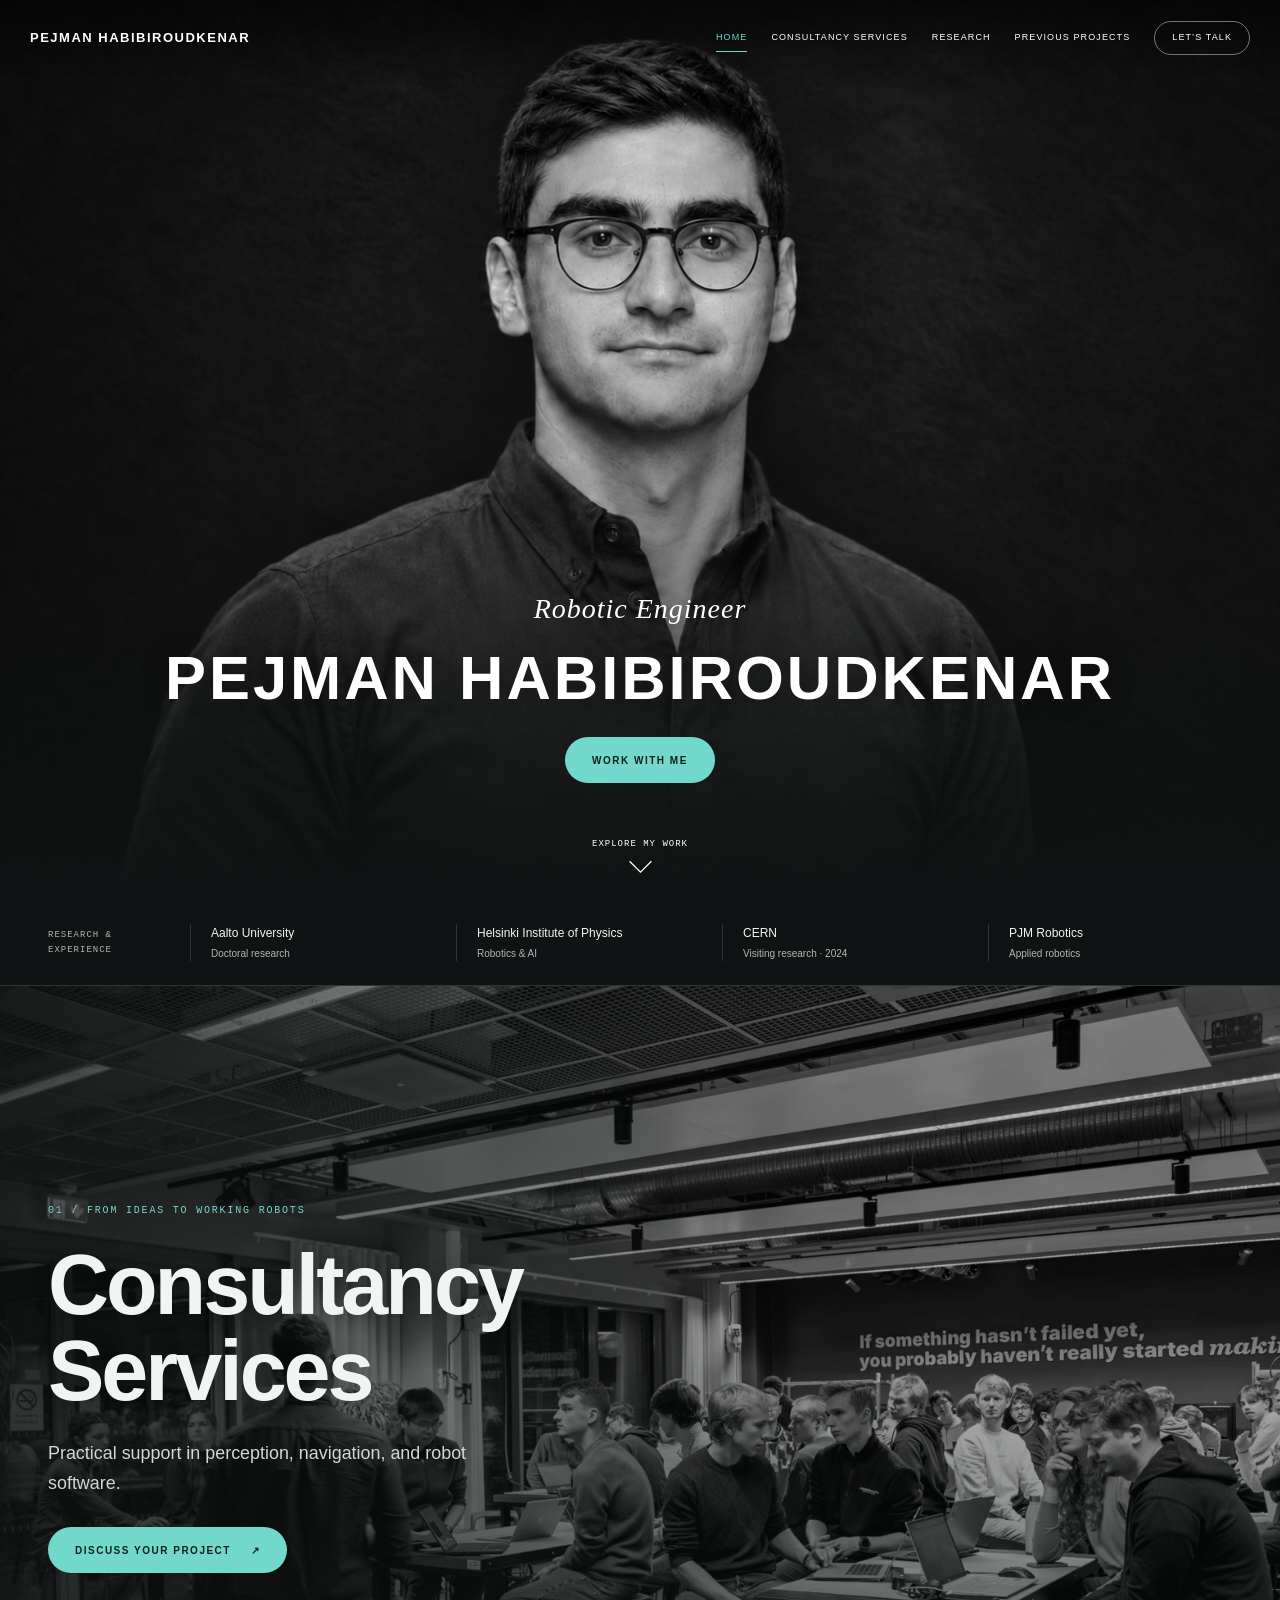
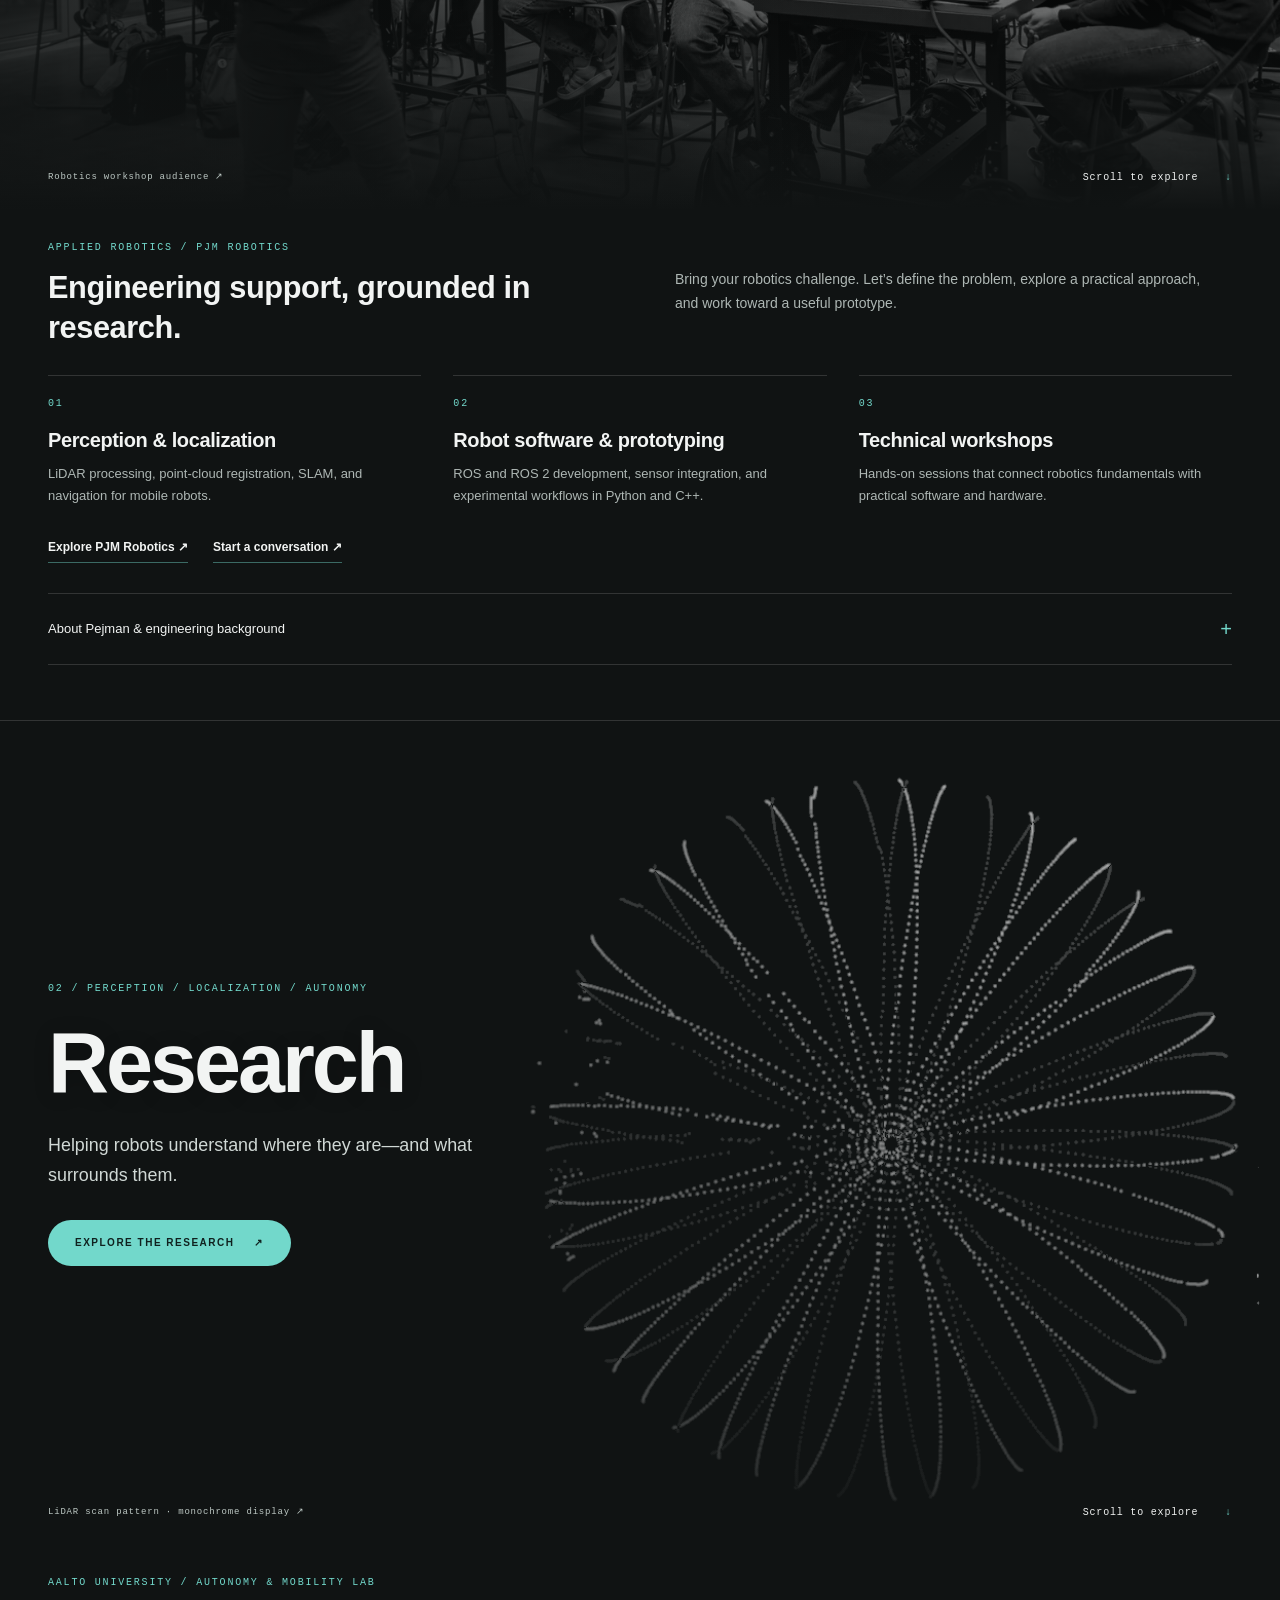
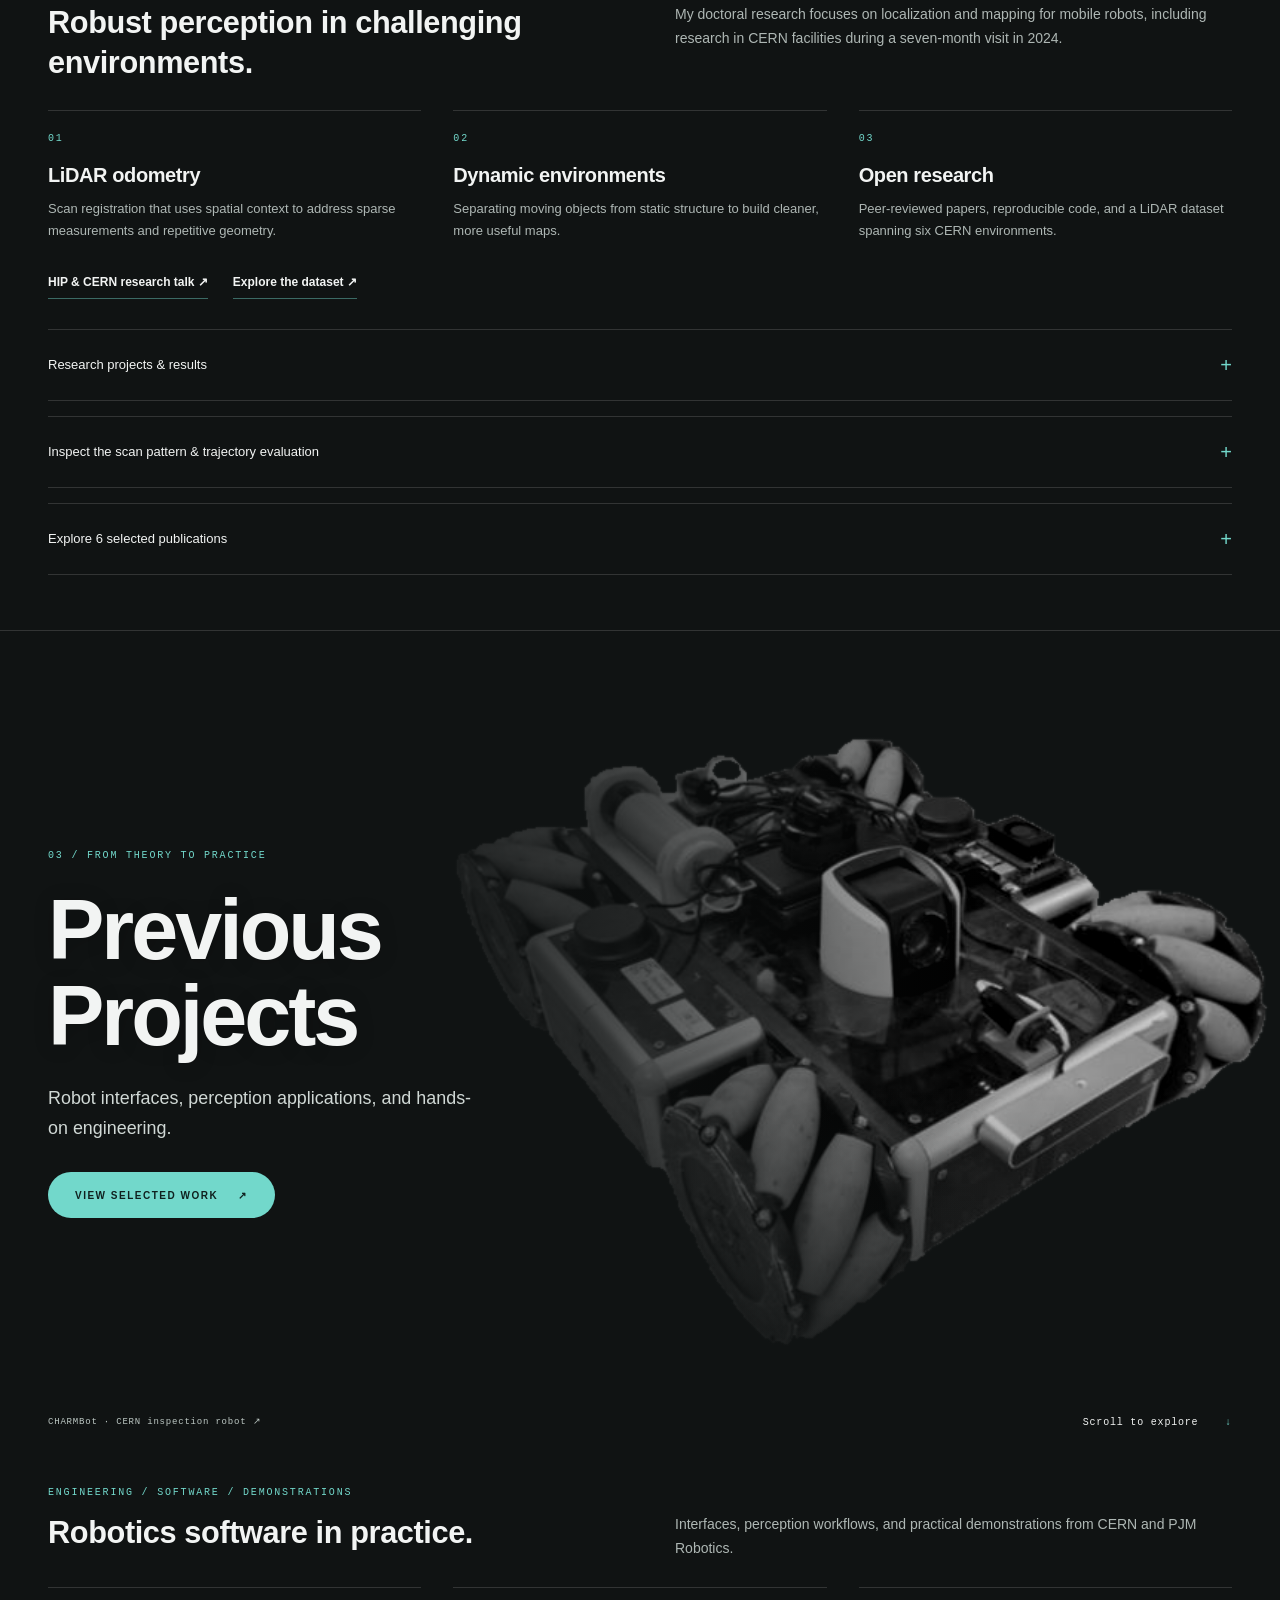
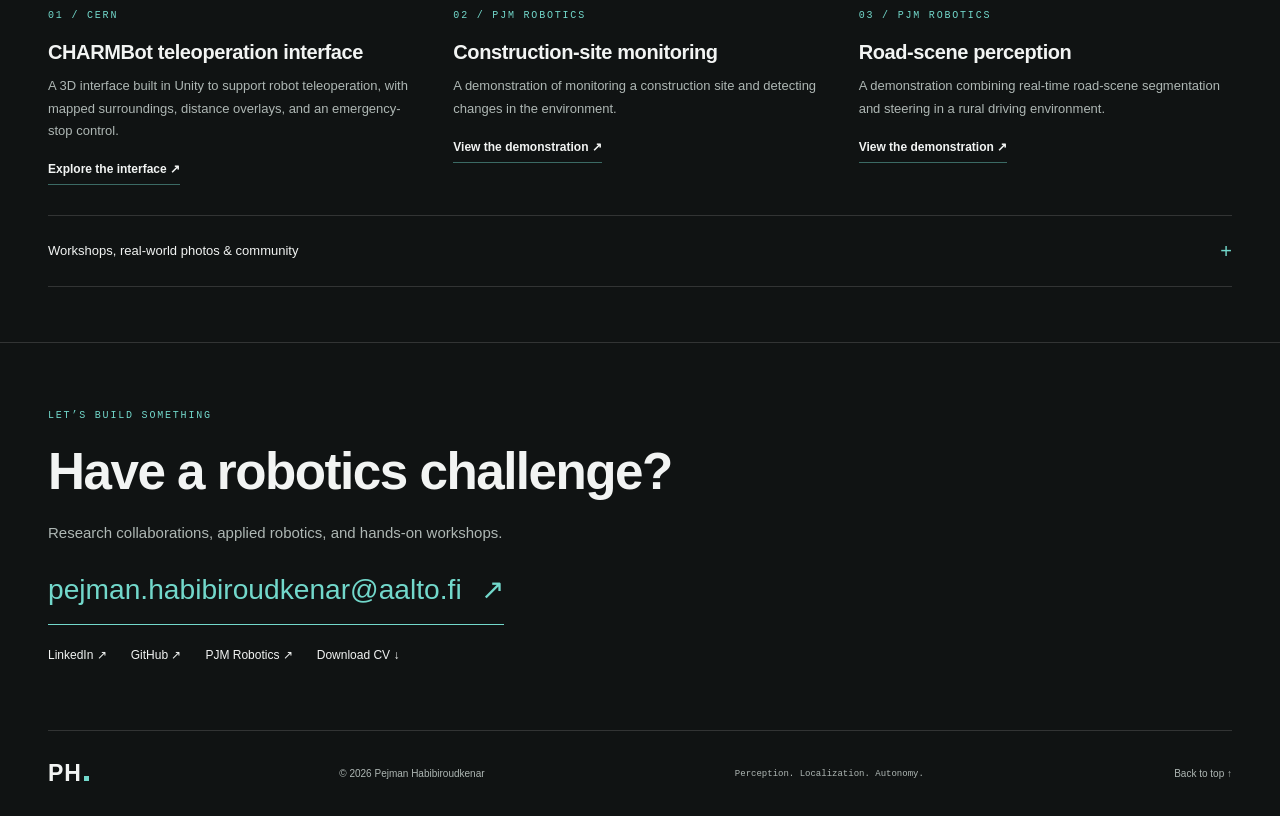
==== index.html @ 82b780ba "Add robotics portfolio website" ====
<!doctype html>
<html lang="en"><head>
  <meta charset="utf-8">
  <meta name="viewport" content="width=device-width, initial-scale=1">
  <meta name="theme-color" content="#141616">
  <title>Pejman Habibiroudkenar — Robotics, Perception &amp; Autonomy</title>
  <meta name="description" content="Pejman Habibiroudkenar is a robotics researcher at Aalto University working on LiDAR, SLAM and autonomous navigation, with research experience at CERN and applied work through PJM Robotics.">
  <meta property="og:type" content="website">
  <meta property="og:title" content="Pejman Habibiroudkenar — Robotics, Perception &amp; Autonomy">
  <meta property="og:description" content="Research that helps robots understand their surroundings. Explore robotics consultancy, research, and previous projects.">
  <link rel="icon" type="image/svg+xml" href="assets/favicon.svg">
  <link rel="stylesheet" href="assets/styles.css?v=10">
  <script src="assets/app.js?v=6" defer></script>
  <script type="application/ld+json">{"@context":"https://schema.org","@type":"Person","name":"Pejman Habibiroudkenar","jobTitle":"Doctoral Researcher in Robotics","affiliation":{"@type":"Organization","name":"Aalto University"},"alumniOf":[{"@type":"CollegeOrUniversity","name":"Aalto University"},{"@type":"CollegeOrUniversity","name":"Kyushu University"}],"knowsAbout":["Robotics","SLAM","LiDAR","Autonomous navigation","ROS 2","Point cloud processing"],"sameAs":["https://github.com/Pejman712","https://www.linkedin.com/in/pejman-habibiroudkenar-003119217","https://orcid.org/0000-0001-5678-6186"]}</script>
<link rel="preload" as="image" href="assets/images/pejman-hero-v7.png">
</head>
<body><a class="skip-link" href="#main">Skip to content</a>
<header class="site-header"><a class="wordmark" href="#home">Pejman Habibiroudkenar</a><button class="menu-toggle" aria-expanded="false" aria-controls="navigation">Menu <span aria-hidden="true">+</span></button><nav id="navigation" aria-label="Main navigation"><a href="#home" aria-current="location">Home</a><a href="#consultancy">Consultancy Services</a><a href="#research">Research</a><a href="#projects">Previous Projects</a><a class="nav-contact" href="#contact">Let’s talk</a></nav><div class="reading-progress" aria-hidden="true"><span></span></div></header>
<main id="main"><section id="home" class="hero" aria-labelledby="hero-heading" data-chapter="home"><img class="hero-image" src="assets/images/pejman-hero-v7.png" alt="Black-and-white portrait of Pejman Habibiroudkenar, restyled with AI from his photograph" width="1672" height="941" fetchpriority="high"><div class="hero-shade" aria-hidden="true"></div>
<div class="hero-copy">
<p class="hero-role">Robotic Engineer</p>
<h1 id="hero-heading">
<span>Pejman</span> <span>Habibiroudkenar</span>
</h1>
<a class="button primary" href="#contact">Work with me</a>
</div>
<a class="scroll-cue" href="#consultancy"><span>Explore my work</span><svg viewbox="0 0 32 20" aria-hidden="true"><path d="M2 2 16 16 30 2"></path></svg></a></section><div class="affiliations wrap">
<p>RESEARCH &amp; EXPERIENCE</p>
<a href="https://www.aalto.fi/en/department-of-energy-and-mechanical-engineering/autonomy-mobility-lab" target="_blank" rel="noopener noreferrer">Aalto University <span>Doctoral research</span></a><a href="https://www.hip.fi/people/?g=robot" target="_blank" rel="noopener noreferrer">Helsinki Institute of Physics <span>Robotics &amp; AI</span></a><a href="https://indico.cern.ch/event/1457941/?view=standard_numbered_inline_minutes" target="_blank" rel="noopener noreferrer">CERN <span>Visiting research · 2024</span></a><a href="https://pejman712.github.io/PJMrobotics/" target="_blank" rel="noopener noreferrer">PJM Robotics <span>Applied robotics</span></a>
</div>

    <div class="story-flow">
<section id="consultancy" class="chapter" data-chapter="consultancy" aria-labelledby="consultancy-title"><header class="chapter-cover"><img class="chapter-backdrop" src="assets/images/workshop-audience.webp" alt="Pejman leading a workshop with an audience of robotics participants" width="1600" height="1066" loading="lazy"><div class="cover-shade" aria-hidden="true"></div><div class="cover-copy wrap"><p class="eyebrow">01 / FROM IDEAS TO WORKING ROBOTS</p><h2 id="consultancy-title">Consultancy<br>Services</h2><p class="cover-description">Practical support in perception, navigation, and robot software.</p><a class="button primary" href="#contact">Discuss your project <span aria-hidden="true">↗</span></a></div><div class="cover-bottom wrap"><a href="assets/images/workshop-audience.webp" target="_blank" rel="noopener" class="image-credit">Robotics workshop audience ↗</a><a href="#consultancy-details">Scroll to explore <span aria-hidden="true">↓</span></a></div></header>
<div id="consultancy-details" class="chapter-content wrap"><div class="content-heading"><p class="eyebrow">APPLIED ROBOTICS / PJM ROBOTICS</p><h3>Engineering support, grounded in research.</h3><p>Bring your robotics challenge. Let’s define the problem, explore a practical approach, and work toward a useful prototype.</p></div>
<div class="service-grid"><article><span class="item-number">01</span><h3>Perception &amp; localization</h3><p>LiDAR processing, point-cloud registration, SLAM, and navigation for mobile robots.</p></article><article><span class="item-number">02</span><h3>Robot software &amp; prototyping</h3><p>ROS and ROS 2 development, sensor integration, and experimental workflows in Python and C++.</p></article><article><span class="item-number">03</span><h3>Technical workshops</h3><p>Hands-on sessions that connect robotics fundamentals with practical software and hardware.</p></article></div>
<div class="content-links"><a class="text-link" href="https://pejman712.github.io/PJMrobotics/" target="_blank" rel="noopener noreferrer">Explore PJM Robotics ↗</a><a class="text-link" href="#contact">Start a conversation ↗</a></div>
<details class="deep-dive"><summary>About Pejman &amp; engineering background <span aria-hidden="true">+</span></summary><section id="about" class="about-panel" aria-labelledby="about-title">
      <div class="section-label">
<span>PROFILE &amp; BACKGROUND</span><span class="small-cross" aria-hidden="true">+</span>
</div>
      <div class="about-content">
<h2 id="about-title">About</h2>
<div class="about-columns">
<p>I’m a doctoral researcher at Aalto University’s Autonomy &amp; Mobility Lab, working on localization and mapping for mobile robots. My focus is a practical one: helping robots navigate spaces where geometry is repetitive, sensor data is sparse, and the world keeps moving.</p>
<p>My background spans mechanical and aerospace engineering at Kyushu University, mechatronics at Aalto, and a seven-month research visit to CERN. Alongside research, I work on applied robotics through PJM Robotics and share what I learn through hands-on teaching.</p>
</div>
<div class="expertise">
<span>LiDAR &amp; 3D perception</span><span>SLAM &amp; localization</span><span>Autonomous navigation</span><span>ROS / ROS 2</span><span>Python / C++</span>
</div>
<a class="text-link" href="https://www.aalto.fi/en/department-of-energy-and-mechanical-engineering/autonomy-mobility-lab" target="_blank" rel="noopener noreferrer">Meet the lab <span aria-hidden="true">↗</span></a>
</div>
    <section class="experience-section"><div class="section wrap experience">
<div>
<p class="eyebrow">EXPERIENCE</p>
<h2>Experience</h2>
<p class="section-intro">Engineering foundations in Japan.<br> Robotics research in Finland.<br> Field experience at CERN.</p>
<a class="text-link" href="assets/documents/Pejman-Habibiroudkenar-CV.pdf" download>Full curriculum vitae ↓</a>
</div>
<div class="timeline">
<article><span>2023 — PRESENT</span><h3>Doctoral researcher</h3>
<p>Aalto University · Espoo, Finland</p>
<p>Localization and mapping for small mobile robots.</p></article><article><span>APR — NOV 2024</span><h3>Visiting researcher</h3>
<p>CERN · Geneva, Switzerland</p>
<p>HIP-supported research on robotic inspection, SLAM, and perception in the SPS and CHARM facilities.</p></article><article><span>2023</span><h3>M.Sc. · Mechanical Engineering</h3>
<p>Aalto University · Mechatronics</p>
<p>Thesis on density-based dynamic point removal. Thesis grade: 5/5.</p></article><article><span>2020</span><h3>B.Sc. · Mechanical &amp; Aerospace Engineering</h3>
<p>Kyushu University · Fukuoka, Japan</p>
<p>Path planning and optimization for active debris removal.</p></article>
</div>
</div></section>

    </section>

    </details></div></section>
<section id="research" class="chapter" data-chapter="research" aria-labelledby="research-title"><header class="chapter-cover"><img class="chapter-backdrop" src="assets/images/lidar-scans.png" alt="Non-repetitive LiDAR scan pattern, displayed in monochrome for the section cover" width="727" height="734" loading="lazy"><div class="cover-shade" aria-hidden="true"></div><div class="cover-copy wrap"><p class="eyebrow">02 / PERCEPTION / LOCALIZATION / AUTONOMY</p><h2 id="research-title">Research</h2><p class="cover-description">Helping robots understand where they are—and what surrounds them.</p><a class="button primary" href="#research-details">Explore the research <span aria-hidden="true">↗</span></a></div><div class="cover-bottom wrap"><a href="assets/images/lidar-scans.png" target="_blank" rel="noopener" class="image-credit">LiDAR scan pattern · monochrome display ↗</a><a href="#research-details">Scroll to explore <span aria-hidden="true">↓</span></a></div></header>
<div id="research-details" class="chapter-content wrap"><div class="content-heading"><p class="eyebrow">AALTO UNIVERSITY / AUTONOMY &amp; MOBILITY LAB</p><h3>Robust perception in challenging environments.</h3><p>My doctoral research focuses on localization and mapping for mobile robots, including research in CERN facilities during a seven-month visit in 2024.</p></div>
<div class="service-grid"><article><span class="item-number">01</span><h3>LiDAR odometry</h3><p>Scan registration that uses spatial context to address sparse measurements and repetitive geometry.</p></article><article><span class="item-number">02</span><h3>Dynamic environments</h3><p>Separating moving objects from static structure to build cleaner, more useful maps.</p></article><article><span class="item-number">03</span><h3>Open research</h3><p>Peer-reviewed papers, reproducible code, and a LiDAR dataset spanning six CERN environments.</p></article></div>
<div class="content-links"><a class="text-link" href="https://pejman712.github.io/HIP-CERN-Talk-v2/" target="_blank" rel="noopener noreferrer">HIP &amp; CERN research talk ↗</a><a class="text-link" href="https://doi.org/10.5281/zenodo.17091989" target="_blank" rel="noopener noreferrer">Explore the dataset ↗</a></div>
<details class="deep-dive" id="research-projects"><summary>Research projects &amp; results <span aria-hidden="true">+</span></summary><article class="featured-project">
          <div class="project-copy">
            <p class="eyebrow orange">FIRST AUTHOR · IEEE ACCESS, 2026</p>
            <h3>LiDAR localization in challenging spaces</h3>
            <dl class="project-summary">
              <div>
<dt>Problem</dt>
<dd>Sparse scans and repetitive geometry make it difficult to align LiDAR measurements reliably.</dd>
</div>
              <div>
<dt>Contribution</dt>
<dd>First-author research on spatial-context-aware scan registration using LiDAR alone, evaluated in CERN facilities.</dd>
</div>
              <div>
<dt>Result</dt>
<dd>Lower registration error and improved map quality against the comparison methods in the paper’s four tested environments.</dd>
</div>
            </dl>
            <div class="project-links">
<a class="text-link" href="https://doi.org/10.1109/ACCESS.2026.3680632" target="_blank" rel="noopener noreferrer">Read paper ↗</a><a class="text-link" href="https://github.com/Pejman712/Non_Repetetive_LiDAR_Registertion" target="_blank" rel="noopener noreferrer">Code &amp; figures ↗</a><a class="text-link" href="assets/images/lidar-experiments.png" target="_blank" rel="noopener">View full map ↗</a>
</div>
          </div>
        </article>
        <div class="project-grid">
          <article class="project-small"><span class="project-number">02</span><p class="eyebrow">FIRST AUTHOR · 3D MAPPING</p>
<h3>DynaHull</h3>
<dl class="project-summary">
<div>
<dt>Problem</dt>
<dd>Moving people leave unwanted points in indoor maps.</dd>
</div>
<div>
<dt>Contribution</dt>
<dd>A density-based filtering method that separates dynamic points from static structure.</dd>
</div>
<div>
<dt>Result</dt>
<dd>Improved map similarity and filtering metrics against the evaluated methods in a dynamic indoor setting.</dd>
</div>
</dl>
<div class="project-links"><a class="text-link" href="https://doi.org/10.1007/s10846-024-02203-2" target="_blank" rel="noopener noreferrer">Read paper ↗</a></div></article>
          <article class="project-small"><span class="project-number">03</span><p class="eyebrow">CO-AUTHOR · EVENT-BASED VISION</p>
<h3>Drone trajectory forecasting</h3>
<dl class="project-summary">
<div>
<dt>Problem</dt>
<dd>Fast-moving drones are difficult to track and predict.</dd>
</div>
<div>
<dt>Contribution</dt>
<dd>Co-authored a method combining propeller-speed cues from event data with Kalman filtering.</dd>
</div>
<div>
<dt>Result</dt>
<dd>Lower prediction errors than the evaluated baselines on FRED at 0.4 s and 0.8 s horizons.</dd>
</div>
</dl>
<div class="project-links"><a class="text-link" href="https://doi.org/10.1109/ICUAS69441.2026.11598655" target="_blank" rel="noopener noreferrer">Read paper ↗</a></div></article>
          <article class="project-small"><span class="project-number">04</span><p class="eyebrow">CO-CREATOR · OPEN DATA</p>
<h3>CERN LiDAR dataset</h3>
<dl class="project-summary">
<div>
<dt>Problem</dt>
<dd>Mapping methods need data from difficult real environments.</dd>
</div>
<div>
<dt>Contribution</dt>
<dd>Co-created a collection of Unitree LiDAR scans and IMU recordings at CERN.</dd>
</div>
<div>
<dt>Result</dt>
<dd>Data from six environments, openly available for benchmarking under CC BY 4.0.</dd>
</div>
</dl>
<div class="project-links"><a class="text-link" href="https://doi.org/10.5281/zenodo.17091989" target="_blank" rel="noopener noreferrer">Explore dataset ↗</a></div></article>
        </div>
        </details><details class="research-evidence">
          <summary><span>Inspect the scan pattern &amp; trajectory evaluation</span><span aria-hidden="true">+</span></summary>
          <div class="evidence-gallery"><figure><a href="assets/images/lidar-experiments.png" target="_blank" rel="noopener"><img src="assets/images/lidar-experiments.png" alt="Original color-coded LiDAR point-cloud reconstruction from the research repository" width="1436" height="1436" loading="lazy"></a><figcaption>Original point-cloud map · <a href="https://github.com/Pejman712/Non_Repetetive_LiDAR_Registertion/blob/main/Figures/iilabs.png" target="_blank" rel="noopener noreferrer">Source ↗</a></figcaption></figure>
            <figure><a href="assets/images/lidar-scans.png" target="_blank" rel="noopener" aria-label="Open full-resolution non-repetitive scan pattern"><img src="assets/images/lidar-scans.png" alt="Red and green points showing a non-repetitive LiDAR scan pattern" width="727" height="734" loading="lazy"></a><figcaption>Non-repetitive scan pattern · <a href="https://github.com/Pejman712/Non_Repetetive_LiDAR_Registertion/blob/main/Figures/non_rep.png" target="_blank" rel="noopener noreferrer">Source ↗</a></figcaption></figure>
            <figure><a href="assets/images/lidar-lab.png" target="_blank" rel="noopener" aria-label="Open full-resolution LiDAR odometry versus ground truth plots"><img src="assets/images/lidar-lab.png" alt="Four trajectory plots comparing LiDAR odometry in orange with ground truth in blue for loop, differential, omnidirectional, and slippage sequences" width="3304" height="1019" loading="lazy"></a><figcaption>LiDAR odometry against ground truth · <a href="https://github.com/Pejman712/Non_Repetetive_LiDAR_Registertion/blob/main/Figures/iilabviz.png" target="_blank" rel="noopener noreferrer">Source ↗</a></figcaption></figure>
          </div>
          <p class="figure-credit">Figures reproduced unchanged from Pejman Habibiroudkenar’s research repository. <a href="assets/documents/LiDAR-repository-LICENSE.txt" target="_blank" rel="noopener">Apache 2.0 license</a>. Open any figure to inspect the original resolution.</p>
        </details>
        <details class="deep-dive"><summary>Explore 6 selected publications <span aria-hidden="true">+</span></summary><section id="publications" class="publications-panel" aria-labelledby="publications-title"><div class="section-top">
<div>
<p class="eyebrow">PAPERS &amp; PREPRINTS</p>
<h2 id="publications-title">Publications</h2>
</div>
<div class="publication-tools">
<div class="filters" role="group" aria-label="Filter publications">
<button class="active" data-filter="all" aria-pressed="true">All</button><button data-filter="journal" aria-pressed="false">Journals</button><button data-filter="conference" aria-pressed="false">Conferences</button><button data-filter="preprint" aria-pressed="false">Preprints</button>
</div>
<p id="publication-count" aria-live="polite">6 selected publications</p>
</div>
</div>
      <div class="publication-list">
        <article class="publication" data-type="preprint"><span class="publication-year">2026</span><div>
<p class="publication-venue">ARXIV · PREPRINT</p>
<h3><a href="https://arxiv.org/abs/2610.23621" target="_blank" rel="noopener noreferrer">Stereo LWIR-RGB Automatic Labeling for Low-Light Camera-Based VRU Detection <span aria-hidden="true">↗</span></a></h3>
<p class="authors">D. Bouzoulas, P. Jäppinen, <strong>P. Habibiroudkenar</strong>, E. Alamikkotervo &amp; R. Ojala</p>
</div></article>
        <article class="publication" data-type="conference"><span class="publication-year">2026</span><div>
<p class="publication-venue">IEEE · ICUAS</p>
<h3><a href="https://doi.org/10.1109/ICUAS69441.2026.11598655" target="_blank" rel="noopener noreferrer">Event-Only Drone Trajectory Forecasting with RPM-Modulated Kalman Filtering <span aria-hidden="true">↗</span></a></h3>
<p class="authors">S. M. Hari Prasanth, <strong>P. Habibiroudkenar</strong>, E. Alamikkotervo, D. Bouzoulas &amp; R. Ojala</p>
</div></article>
        <article class="publication" data-type="journal"><span class="publication-year">2026</span><div>
<p class="publication-venue">IEEE ACCESS · FIRST AUTHOR</p>
<h3><a href="https://doi.org/10.1109/ACCESS.2026.3680632" target="_blank" rel="noopener noreferrer">Non-Repetitive Scan Correction for LiDAR Odometry via Spatial Analysis in CERN Facilities <span aria-hidden="true">↗</span></a></h3>
<p class="authors"><strong>P. Habibiroudkenar</strong>, D. Forkel, R. Ojala, S. M. Hari Prasanth, D. H. Davidsson, K. Tammi, E. Matheson &amp; M. Di Castro</p>
</div></article>
        <article class="publication" data-type="journal"><span class="publication-year">2026</span><div>
<p class="publication-venue">JOURNAL OF INTELLIGENT &amp; ROBOTIC SYSTEMS</p>
<h3><a href="https://doi.org/10.1007/s10846-025-02342-0" target="_blank" rel="noopener noreferrer">Towards Autonomous Execution of Safe and Precise Robotic Radiation Surveys in the Super Proton Synchrotron <span aria-hidden="true">↗</span></a></h3>
<p class="authors">D. Forkel, E. Cervera, R. Marín, <strong>P. Habibiroudkenar</strong> &amp; E. Matheson</p>
</div></article>
        <article class="publication" data-type="journal"><span class="publication-year">2024</span><div>
<p class="publication-venue">JOURNAL OF INTELLIGENT &amp; ROBOTIC SYSTEMS · FIRST AUTHOR</p>
<h3><a href="https://doi.org/10.1007/s10846-024-02203-2" target="_blank" rel="noopener noreferrer">DynaHull: Density-centric Dynamic Point Filtering in Point Clouds <span aria-hidden="true">↗</span></a></h3>
<p class="authors"><strong>P. Habibiroudkenar</strong>, R. Ojala &amp; K. Tammi</p>
</div></article>
        <article class="publication" data-type="conference"><span class="publication-year">2024</span><div>
<p class="publication-venue">ICINCO · CONFERENCE PAPER</p>
<h3><a href="https://www.scitepress.org/PublicationsDetail.aspx?ID=pgAGKHn3xXo%3D&amp;t=1" target="_blank" rel="noopener noreferrer">Towards Increasing Robot Autonomy in CHARM Facility: Network Performance, 3D Perception, and Human Robot Interface <span aria-hidden="true">↗</span></a></h3>
<p class="authors">D. Forkel, <strong>P. Habibiroudkenar</strong>, E. Cervera, R. Marín-Prades et al.</p>
</div></article>
      </div>
<div class="publication-footer">
<span>Selected research · 2024–2026</span><a class="text-link" href="https://orcid.org/0000-0001-5678-6186" target="_blank" rel="noopener noreferrer">ORCID profile ↗</a>
</div>
    </section>

    </details></div></section>
<section id="projects" class="chapter" data-chapter="projects" aria-labelledby="projects-title"><header class="chapter-cover"><img class="chapter-backdrop" src="assets/images/cern/charmbot-cutout.png" alt="CHARMBot inspection robot with the photograph background removed" width="560" height="418" loading="lazy"><div class="cover-shade" aria-hidden="true"></div><div class="cover-copy wrap"><p class="eyebrow">03 / FROM THEORY TO PRACTICE</p><h2 id="projects-title">Previous<br>Projects</h2><p class="cover-description">Robot interfaces, perception applications, and hands-on engineering.</p><a class="button primary" href="#projects-details">View selected work <span aria-hidden="true">↗</span></a></div><div class="cover-bottom wrap"><a href="assets/images/cern/charmbot-only.jpg" target="_blank" rel="noopener" class="image-credit">CHARMBot · CERN inspection robot ↗</a><a href="#projects-details">Scroll to explore <span aria-hidden="true">↓</span></a></div></header>
<div id="projects-details" class="chapter-content wrap"><div class="content-heading"><p class="eyebrow">ENGINEERING / SOFTWARE / DEMONSTRATIONS</p><h3>Robotics software in practice.</h3><p>Interfaces, perception workflows, and practical demonstrations from CERN and PJM Robotics.</p></div><div class="service-grid applied-projects">
<article><span class="item-number">01 / CERN</span><h3>CHARMBot teleoperation interface</h3><p>A 3D interface built in Unity to support robot teleoperation, with mapped surroundings, distance overlays, and an emergency-stop control.</p><div class="project-links"><a class="text-link" href="https://pejman712.github.io/HIP-CERN-Talk-v2/#charm" target="_blank" rel="noopener noreferrer">Explore the interface ↗</a></div></article>
<article><span class="item-number">02 / PJM ROBOTICS</span><h3>Construction-site monitoring</h3><p>A demonstration of monitoring a construction site and detecting changes in the environment.</p><div class="project-links"><a class="text-link" href="https://pejman712.github.io/PJMrobotics/#showcase" target="_blank" rel="noopener noreferrer">View the demonstration ↗</a></div></article>
<article><span class="item-number">03 / PJM ROBOTICS</span><h3>Road-scene perception</h3><p>A demonstration combining real-time road-scene segmentation and steering in a rural driving environment.</p><div class="project-links"><a class="text-link" href="https://pejman712.github.io/PJMrobotics/#showcase" target="_blank" rel="noopener noreferrer">View the demonstration ↗</a></div></article>
</div><details class="deep-dive"><summary>Workshops, real-world photos &amp; community <span aria-hidden="true">+</span></summary><section id="community" class="community-panel" aria-labelledby="community-title"><div class="section-top">
<div>
<p class="eyebrow">TEACHING &amp; COMMUNITY</p>
<h2 id="community-title">Workshops &amp; community</h2>
</div>
<p class="section-intro">Robotics advances when knowledge moves between people. I teach practical workshops and serve as a competitions coach at Aalto Robotics Club.</p>
</div>
<div class="community-gallery">
<figure class="gallery-main"><img src="assets/images/workshop-audience.webp" alt="Pejman leading a hands-on robotics workshop with a room of participants" width="1600" height="1066" loading="lazy"><figcaption><span>01 / WORKSHOPS</span> Learning by building, together.</figcaption></figure><figure><img src="assets/images/workshop-hands-on.webp" alt="Pejman and workshop participants working with laptops and robotics equipment" width="1600" height="1067" loading="lazy"><figcaption><span>02 / HANDS-ON ROBOTICS</span> Connecting theory with practice.</figcaption></figure>
</div>
<div class="community-bottom">
<div>
<h3>From first principles to ROS 2.</h3>
<p>Workshops introduce the ideas behind scan matching, LiDAR localization, and robot software through practical exercises.</p>
<a class="text-link" href="https://site.aaltoroboticsclub.fi/" target="_blank" rel="noopener noreferrer">Aalto Robotics Club ↗</a>
</div>
<div class="recognition">
<p class="eyebrow">SELECTED RECOGNITION</p>
<a href="https://www.linkedin.com/posts/dimitrios-bouzoulas-204664182_got-1st-place-at-junction-2025-in-the-event-activity-7400563791312175105-jqQS" target="_blank" rel="noopener noreferrer"><span>Junction · Sensofusion Challenge</span><strong>1st place · 2025 ↗</strong></a><a href="https://fi.linkedin.com/in/pejman-habibiroudkenar-003119217" target="_blank" rel="noopener noreferrer"><span>Physical AI Hackathon</span><strong>2nd place · 2026 ↗</strong></a><a href="https://fi.linkedin.com/in/pejman-habibiroudkenar-003119217" target="_blank" rel="noopener noreferrer"><span>Yrjö &amp; Senja Koivunen Foundation</span><strong>Foundation grant · 2025 ↗</strong></a>
</div>
</div>
      <details class="field-notes"><summary>More from the lab &amp; robotics community <span aria-hidden="true">+</span></summary><div class="extra-gallery">
<img src="assets/images/workshop-ros.webp" alt="Pejman presenting robotics software to workshop participants" width="1280" height="960" loading="lazy"><img src="assets/images/robotics-demo.webp" alt="Mobile robot and robotics equipment at an exhibition" width="1200" height="1600" loading="lazy"><img src="assets/images/lab-visit.webp" alt="A group exploring an engineering laboratory" width="720" height="1280" loading="lazy">
</div></details>
    </section>

    </details></div></section>
<section id="contact" class="contact-section" data-chapter="contact" aria-labelledby="contact-title"><div class="wrap contact-inner">
<p class="eyebrow">LET’S BUILD SOMETHING</p>
<h2 id="contact-title">Have a robotics challenge?</h2>
<p>Research collaborations, applied robotics, and hands-on workshops.</p>
<a class="contact-email" href="mailto:pejman.habibiroudkenar@aalto.fi">pejman.habibiroudkenar@aalto.fi <span aria-hidden="true">↗</span></a><div class="contact-links">
<a href="https://www.linkedin.com/in/pejman-habibiroudkenar-003119217" target="_blank" rel="noopener noreferrer">LinkedIn ↗</a><a href="https://github.com/Pejman712" target="_blank" rel="noopener noreferrer">GitHub ↗</a><a href="https://pejman712.github.io/PJMrobotics/" target="_blank" rel="noopener noreferrer">PJM Robotics ↗</a><a href="assets/documents/Pejman-Habibiroudkenar-CV.pdf" download>Download CV ↓</a>
</div>
</div></section>
  </div></main><footer class="wrap site-footer"><a class="monogram" href="#" aria-label="Back to top">P<span>H</span><i></i></a><p>© <span id="year">2026</span> Pejman Habibiroudkenar</p>
<span>Perception. Localization. Autonomy.</span><a href="#">Back to top ↑</a></footer>
</body></html>
---- assets/styles.css ----
:root{color-scheme:dark;--ink:#f2f4f3;--muted:#aeb7b4;--paper:#101313;--surface:#171c1b;--line:#ffffff24;--accent:#72d8cb;--sans:'Segoe UI',Arial,sans-serif;--mono:Consolas,monospace;--header:76px}
*{box-sizing:border-box}html{scroll-behavior:smooth;scroll-padding-top:calc(var(--header) + 16px)}body{margin:0;background:var(--paper);color:var(--ink);font:15px/1.7 var(--sans);-webkit-font-smoothing:antialiased}a{color:inherit;text-decoration:none;transition:color .2s,background .2s}a:hover{color:var(--accent)}button{font:inherit;cursor:pointer}img{display:block;width:100%;height:auto}h1,h2,h3,p,figure{margin:0}h2{font-size:clamp(32px,4vw,56px);line-height:1.1;letter-spacing:-1.5px}h3{font-size:23px;font-weight:550;line-height:1.3;letter-spacing:-.4px}::selection{background:var(--accent);color:#101313}a:focus-visible,button:focus-visible,summary:focus-visible{outline:2px solid var(--accent);outline-offset:6px}.wrap{width:min(1280px,calc(100% - 96px));margin-inline:auto}.eyebrow,.section-label,.item-number{font:10px/1.6 var(--mono);letter-spacing:1.8px;color:var(--accent)}.text-link{font-size:12px;font-weight:600;border-bottom:1px solid #72d8cb70;padding:5px 0}.button{display:inline-flex;align-items:center;justify-content:center;gap:20px;border:1px solid transparent;border-radius:30px;padding:13px 26px;min-height:46px;font-size:10px;letter-spacing:1.5px;font-weight:700;text-transform:uppercase}.primary{background:#72d8cb;color:#10211f}.primary:hover{background:#a0eadf;color:#10211f}
.site-header{position:fixed;inset:0 0 auto;z-index:30;min-height:var(--header);padding:18px 30px;display:flex;align-items:center;justify-content:space-between;gap:24px;color:white;background:linear-gradient(#0008,transparent);transition:background .25s}.site-header.is-scrolled,.site-header.menu-open{background:#101313f5;backdrop-filter:blur(16px);border-bottom:1px solid var(--line)}.wordmark{font-size:13px;font-weight:650;letter-spacing:1.5px;line-height:1.3;text-transform:uppercase}.site-header nav{display:flex;align-items:center;gap:24px}.site-header nav a{padding:6px 0;font-size:9px;letter-spacing:1.1px;text-transform:uppercase;border-bottom:1px solid transparent}.site-header nav a[aria-current=location]{color:var(--accent);border-color:var(--accent)}.site-header nav .nav-contact{padding:8px 17px;border:1px solid #ffffff70;border-radius:25px}.menu-toggle{display:none}.reading-progress{position:absolute;inset:auto 0 0;height:2px;overflow:hidden}.reading-progress span{display:block;height:100%;background:var(--accent);transform:scaleX(var(--reading-progress,0));transform-origin:left}
.hero{position:relative;isolation:isolate;height:100vh;height:100svh;min-height:620px;overflow:hidden;background:var(--paper);color:white}.hero-image{position:absolute;inset:0;height:100%;object-fit:cover;object-position:50% 35%;z-index:-2}.hero-shade{position:absolute;inset:0;background:linear-gradient(#0002,transparent 35%,#10131340 65%,#101313);z-index:-1}.hero-copy{position:absolute;inset:auto 20px 13%;text-align:center}.hero-role{font:italic 28px/1.4 Georgia,serif;letter-spacing:1px;margin-bottom:14px}.hero h1{font-size:clamp(34px,4.8vw,82px);line-height:1.13;font-weight:700;letter-spacing:3px;text-transform:uppercase;margin-bottom:25px;text-shadow:0 2px 28px #0005}.hero h1 span{white-space:nowrap}.scroll-cue{position:absolute;bottom:24px;left:50%;transform:translateX(-50%);display:flex;flex-direction:column;align-items:center;gap:8px}.scroll-cue span{font:9px/1.5 var(--mono);letter-spacing:1px;text-transform:uppercase}.scroll-cue svg{width:25px;height:17px;fill:none;stroke:currentColor;stroke-width:1.6}.affiliations{display:grid;grid-template-columns:120px repeat(4,1fr);gap:22px;align-items:center;padding-block:24px}.affiliations>p{font:9px/1.6 var(--mono);letter-spacing:1px;color:var(--muted)}.affiliations>a{border-left:1px solid var(--line);padding-left:20px;font-size:12px;line-height:1.5}.affiliations>a span{display:block;font-size:10px;color:var(--muted);margin-top:4px}
/* Each chapter opens with a full-width image, using the portrait's dark palette. */
.chapter{border-top:1px solid var(--line);scroll-margin-top:0}.chapter-cover{position:relative;isolation:isolate;display:flex;align-items:center;min-height:680px;min-height:max(620px,calc(100svh - var(--header)));overflow:hidden;background:var(--paper)}.chapter-backdrop{position:absolute;inset:-3% 0;width:100%;height:106%;object-fit:cover;object-position:center;z-index:-2;transform:translateY(var(--image-shift,0px))}.cover-shade{position:absolute;inset:0;z-index:-1;background:linear-gradient(90deg,#101313b0,transparent 75%),linear-gradient(#10131318 35%,#10131365 75%,#101313)}.cover-copy{padding-block:90px 110px}.cover-copy .eyebrow{margin-bottom:23px}.cover-copy h2{font-size:clamp(50px,6.6vw,104px);line-height:1.02;letter-spacing:-3px;font-weight:550;max-width:700px;text-shadow:0 2px 20px #0003}.cover-description{font-size:clamp(16px,1.4vw,20px);max-width:430px;color:#d0d8d5;line-height:1.65;margin:25px 0 29px}.cover-bottom{position:absolute;bottom:25px;left:0;right:0;display:flex;justify-content:space-between;align-items:center;gap:20px;font:9px/1.5 var(--mono);letter-spacing:.8px;color:#bdc8c4}.cover-bottom>a{font-size:10px;color:var(--ink)}.cover-bottom>a span{margin-left:20px;color:var(--accent)}.chapter-content{padding-block:30px 55px}.content-heading{display:grid;grid-template-columns:1fr 1fr;gap:12px 70px;margin-bottom:27px}.content-heading>.eyebrow{grid-column:1/-1}.content-heading h3{font-size:clamp(25px,2.4vw,35px);max-width:520px}.content-heading>p:last-child{color:var(--muted);font-size:14px;max-width:550px}.service-grid{display:grid;grid-template-columns:repeat(3,1fr);gap:32px}.service-grid article{border-top:1px solid var(--line);padding-top:20px}.item-number{display:block;margin-bottom:15px}.service-grid h3{font-size:20px;margin-bottom:10px}.service-grid p{font-size:13px;color:var(--muted)}.content-links{display:flex;flex-wrap:wrap;gap:25px;margin:25px 0 30px}.deep-dive,.research-evidence,.field-notes{border-block:1px solid var(--line);margin-top:15px}summary{display:flex;align-items:center;justify-content:space-between;gap:16px;list-style:none;padding:18px 0;cursor:pointer;font-size:13px;color:var(--ink)}summary::-webkit-details-marker{display:none}summary span:last-child{font-size:20px;color:var(--accent)}details[open]>summary{margin-bottom:20px;border-bottom:1px solid var(--line)}details[open]>summary span:last-child{transform:rotate(45deg)}.deep-dive>section{padding:0 0 26px}.section-top{display:flex;justify-content:space-between;align-items:start;gap:25px;margin-bottom:24px}.section-top .eyebrow{margin-bottom:8px}.section-intro{color:var(--muted);font-size:14px;max-width:530px}.section-top h2,.about-content h2{font-size:32px}.evidence-gallery{display:grid;grid-template-columns:1fr 1fr;gap:20px;padding-bottom:15px}.evidence-gallery figure:last-child{grid-column:1/-1}.evidence-gallery img{height:280px;object-fit:contain;background:#fff}.evidence-gallery figcaption,.figure-credit{font-size:11px;color:var(--muted);margin:8px 0 15px}.figure-credit a,.evidence-gallery a{color:var(--accent)}
.featured-project{border-top:1px solid var(--line);padding-top:25px}.project-copy{display:grid;grid-template-columns:1fr 1.3fr;gap:10px 60px}.project-copy>.eyebrow{grid-column:1/-1}.project-copy>h3{font-size:30px}.project-copy .project-links{grid-column:2}.project-summary{margin:0}.project-summary>div{display:grid;grid-template-columns:90px 1fr;gap:12px;margin-bottom:9px}.project-summary dt{font:10px/1.7 var(--mono);color:var(--accent)}.project-summary dd{margin:0;font-size:12px;color:var(--muted)}.project-links{display:flex;flex-wrap:wrap;gap:16px;margin-top:12px}.project-grid{display:grid;grid-template-columns:repeat(3,1fr);gap:30px;margin:35px 0}.project-small{position:relative;border-top:1px solid var(--line);padding-top:20px}.project-small .eyebrow{font-size:9px;letter-spacing:.8px;padding-right:25px}.project-small h3{margin:12px 0 18px}.project-small .project-summary>div{display:block;margin-bottom:12px}.project-small .project-summary dt{margin-bottom:4px}.project-number{position:absolute;right:0;top:20px;font:10px var(--mono);color:var(--accent)}
.publication-tools{display:none}.js-enabled .publication-tools{display:block}.filters{display:flex;flex-wrap:wrap;gap:6px}.filters button{padding:8px 12px;min-height:38px;border:1px solid var(--line);border-radius:24px;background:transparent;color:var(--ink);font-size:11px}.filters button.active{background:var(--accent);border-color:var(--accent);color:#10211f}#publication-count{font:10px/1.5 var(--mono);color:var(--muted);margin-top:8px}.publication{display:grid;grid-template-columns:50px 1fr;gap:20px;padding:20px 0;border-top:1px solid var(--line)}.publication[hidden]{display:none}.publication-year{font:11px var(--mono);color:var(--muted)}.publication-venue{font:9px/1.6 var(--mono);letter-spacing:1px;color:var(--accent)}.publication h3{font-size:19px;line-height:1.4;margin:8px 0}.publication h3 a{display:flex;justify-content:space-between;gap:20px}.publication h3 span{color:var(--accent)}.authors{font-size:12px;color:var(--muted)}.authors strong{color:var(--ink);font-weight:500}.publication-footer{display:flex;justify-content:space-between;gap:20px;border-top:1px solid var(--line);padding-top:18px;font-size:12px;color:var(--muted)}
.section-label{display:flex;justify-content:space-between;margin-bottom:18px}.about-content h2{margin-bottom:20px}.about-columns{display:grid;grid-template-columns:1fr 1fr;gap:30px}.about-columns p{font-size:14px;color:var(--muted)}.expertise{display:flex;flex-wrap:wrap;gap:8px;margin:20px 0}.expertise span{border:1px solid var(--line);border-radius:20px;padding:5px 12px;font-size:11px;color:var(--muted)}.experience-section{border-top:1px solid var(--line);margin-top:30px;padding-top:26px}.experience-section .wrap{width:100%}.experience h2{font-size:28px;margin:10px 0}.experience .section-intro{margin-bottom:15px}.timeline{display:grid;grid-template-columns:repeat(4,1fr);gap:25px;margin-top:25px}.timeline article{border-top:1px solid var(--line);padding-top:16px}.timeline article>span{font:9px/1.5 var(--mono);color:var(--accent)}.timeline h3{font-size:18px;margin:10px 0}.timeline p{font-size:12px;color:var(--muted);margin:6px 0}.community-gallery{display:grid;grid-template-columns:1fr 1fr;gap:20px}.community-gallery img{height:300px;object-fit:cover;filter:grayscale(1)}.community-gallery figcaption{font-size:12px;color:var(--muted);margin-top:10px}.community-gallery figcaption span{font:9px var(--mono);display:block;color:var(--accent);margin-bottom:6px}.community-bottom{display:grid;grid-template-columns:1fr 1fr;gap:40px;margin-top:25px}.community-bottom p{color:var(--muted);margin:12px 0;font-size:13px}.recognition a{display:flex;justify-content:space-between;gap:15px;border-top:1px solid var(--line);padding:12px 0;font-size:12px}.recognition strong{font-size:11px;font-weight:500;color:var(--accent)}.extra-gallery{display:grid;grid-template-columns:repeat(3,1fr);gap:15px;padding-bottom:20px}.extra-gallery img{height:280px;object-fit:cover;filter:grayscale(1)}
.contact-section{border-top:1px solid var(--line);padding:65px 0;background:var(--paper)}.contact-inner{display:flex;flex-direction:column;align-items:flex-start;gap:20px}.contact-inner h2{font-size:clamp(30px,4vw,56px)}.contact-inner>p:not(.eyebrow){color:var(--muted);font-size:15px}.contact-email{font-size:clamp(15px,2.2vw,30px);overflow-wrap:anywhere;max-width:100%;border-bottom:1px solid var(--accent);padding-bottom:10px;color:var(--accent)}.contact-email span{margin-left:12px}.contact-links{display:flex;flex-wrap:wrap;gap:24px;font-size:12px}.site-footer{display:flex;align-items:center;justify-content:space-between;gap:20px;border-top:1px solid var(--line);padding-block:23px;font-size:10px;color:var(--muted)}.monogram{font-size:23px;font-weight:750;letter-spacing:-2px;color:var(--ink)}.monogram span{margin-left:3px}.monogram i{display:inline-block;width:5px;height:5px;background:var(--accent);margin-left:5px}.site-footer>span{font:9px var(--mono)}.skip-link{position:fixed;top:-100px;left:12px;z-index:100;padding:10px 16px;background:var(--accent);color:#10211f}.skip-link:focus{top:10px}
@media(max-width:1100px){.site-header{padding-inline:22px}.wordmark{font-size:11px;max-width:230px}.site-header nav{gap:15px}.site-header nav a{font-size:8px}.wrap{width:calc(100% - 64px)}.project-copy{gap:12px 30px}.affiliations{gap:14px}.affiliations>a{padding-left:12px;font-size:11px}.timeline{grid-template-columns:1fr 1fr}.cover-copy h2{font-size:72px}.service-grid,.project-grid{gap:22px}}
@media(max-width:800px){:root{--header:64px}.wrap{width:calc(100% - 40px)}.site-header{padding:12px 20px}.wordmark{font-size:11px;max-width:230px}.menu-toggle{display:flex;align-items:center;gap:14px;min-height:40px;border:1px solid #ffffff70;border-radius:25px;padding:6px 13px;background:transparent;color:var(--ink);font-size:11px}.menu-toggle span{font-size:18px}.site-header nav{display:none;position:absolute;top:100%;left:0;right:0;background:var(--paper);padding:15px 20px;border-bottom:1px solid var(--line)}.site-header nav.open{display:flex;flex-direction:column;align-items:stretch;gap:6px}.site-header nav a{font-size:11px;padding:12px}.site-header nav .nav-contact{text-align:center;padding:12px}.hero{min-height:560px}.hero h1{font-size:clamp(27px,4.9vw,45px);letter-spacing:1px}.hero-role{font-size:23px}.hero-copy{bottom:16%}.hero-image{object-position:50% 30%}.affiliations{grid-template-columns:1fr 1fr;gap:18px;padding-block:23px}.affiliations>p{grid-column:1/-1}.affiliations>a{font-size:12px}.affiliations>a:nth-child(even){border:0;padding:0}.chapter-cover{min-height:max(620px,calc(100svh - var(--header)));align-items:flex-end}.chapter-backdrop{object-position:68% center;transform:none!important}.cover-shade{background:linear-gradient(0deg,#101313 0%,#101313de 18%,#10131380 48%,#10131310 80%)}.cover-copy{padding-block:230px 85px}.cover-copy h2{font-size:clamp(48px,8vw,70px);letter-spacing:-2px}.cover-copy .eyebrow{font-size:9px;margin-bottom:18px}.cover-description{font-size:16px;max-width:400px;margin:18px 0 23px}.cover-bottom{bottom:20px;font-size:8px}.cover-bottom>a{font-size:9px}.cover-bottom>a span{margin-left:8px}.chapter-content{padding-block:28px 38px}.content-heading{grid-template-columns:1fr;gap:12px}.content-heading>p:last-child{max-width:650px}.service-grid{grid-template-columns:1fr;gap:22px}.service-grid article{display:grid;grid-template-columns:30px 1fr;gap:5px 10px;padding-top:16px}.service-grid article p{grid-column:2}.service-grid article h3{margin-bottom:3px}.item-number{padding-top:5px}.project-copy{display:block}.project-copy>h3{font-size:25px;margin:14px 0 18px}.project-grid{grid-template-columns:1fr;gap:25px}.project-small .project-summary>div{display:grid;grid-template-columns:90px 1fr}.section-top{flex-direction:column}.about-columns,.community-bottom{grid-template-columns:1fr;gap:20px}.community-gallery img{height:210px}.extra-gallery img{height:200px}.evidence-gallery img{height:220px}.contact-section{padding:45px 0}.site-footer{flex-wrap:wrap;font-size:9px}.site-footer>span{display:none}.site-footer>a:last-child{margin-left:auto}html:not(.js-enabled) .site-header{position:absolute;flex-wrap:wrap}html:not(.js-enabled) .menu-toggle{display:none}html:not(.js-enabled) .site-header nav{display:flex;position:static;flex-wrap:wrap;background:transparent;padding:0;gap:4px;border:0}html:not(.js-enabled) .site-header nav a{padding:6px;font-size:9px}}
@media(max-width:500px){.hero h1{font-size:clamp(24px,6.1vw,32px);line-height:1.3}.hero h1 span{display:block}.hero-role{font-size:22px}.hero-image{object-position:50% 20%}.hero-shade{background:linear-gradient(transparent 30%,#10131350 52%,#101313)}.cover-copy h2{font-size:49px}.cover-copy .eyebrow{letter-spacing:1px}.cover-description{max-width:330px}.cover-bottom{gap:10px;letter-spacing:0}.cover-bottom>a{font-size:8px}.community-gallery,.evidence-gallery{grid-template-columns:1fr}.community-gallery img{height:auto}.extra-gallery{grid-template-columns:1fr 1fr}.extra-gallery img:last-child{grid-column:1/-1}.timeline{gap:18px}.timeline h3{font-size:16px}.publication{grid-template-columns:35px 1fr;gap:10px}.publication h3{font-size:16px}.publication-venue{font-size:8px}.publication-footer{align-items:flex-start}.recognition a{font-size:11px}.recognition strong{font-size:10px}.contact-links{gap:15px}.contact-email{font-size:clamp(13px,3.7vw,19px)}}
.applied-projects{margin-bottom:30px}
@media(max-width:800px){.applied-projects .project-links{grid-column:2}}
/* Theme existing content photos with CSS; source files remain unchanged. */
.chapter-backdrop{filter:grayscale(1) brightness(.8) contrast(1.06)}
#research .chapter-backdrop{filter:grayscale(1) invert(1);mix-blend-mode:screen;object-fit:contain;object-position:right center;inset:0 0 0 auto;width:72%;height:100%;padding:35px 20px;transform:none}
#projects .chapter-backdrop{object-fit:contain;object-position:right center;inset:0 0 0 auto;width:65%;height:100%;transform:none}
#projects .cover-shade{background:linear-gradient(90deg,#101313 20%,#101313b0 48%,transparent 78%),linear-gradient(transparent 55%,#101313)}
.cover-bottom .image-credit{font-size:9px;color:#bdc8c4;max-width:65%}
@media(max-width:800px){#research .chapter-backdrop{width:100%;height:68%;padding:0 8px;object-position:center top}#projects .chapter-backdrop{width:100%;height:80%;object-position:center top;object-fit:cover}#projects .cover-shade{background:linear-gradient(0deg,#101313 0%,#101313e8 20%,#10131370 50%,#10131310 80%)}.cover-bottom .image-credit{font-size:8px}}
@media(max-width:800px){#projects .chapter-backdrop{height:65%;object-fit:contain;object-position:center top}}
@media(prefers-reduced-motion:reduce){html{scroll-behavior:auto}*,*::before,*::after{animation:none!important;transition:none!important}.chapter-backdrop{transform:none!important}}
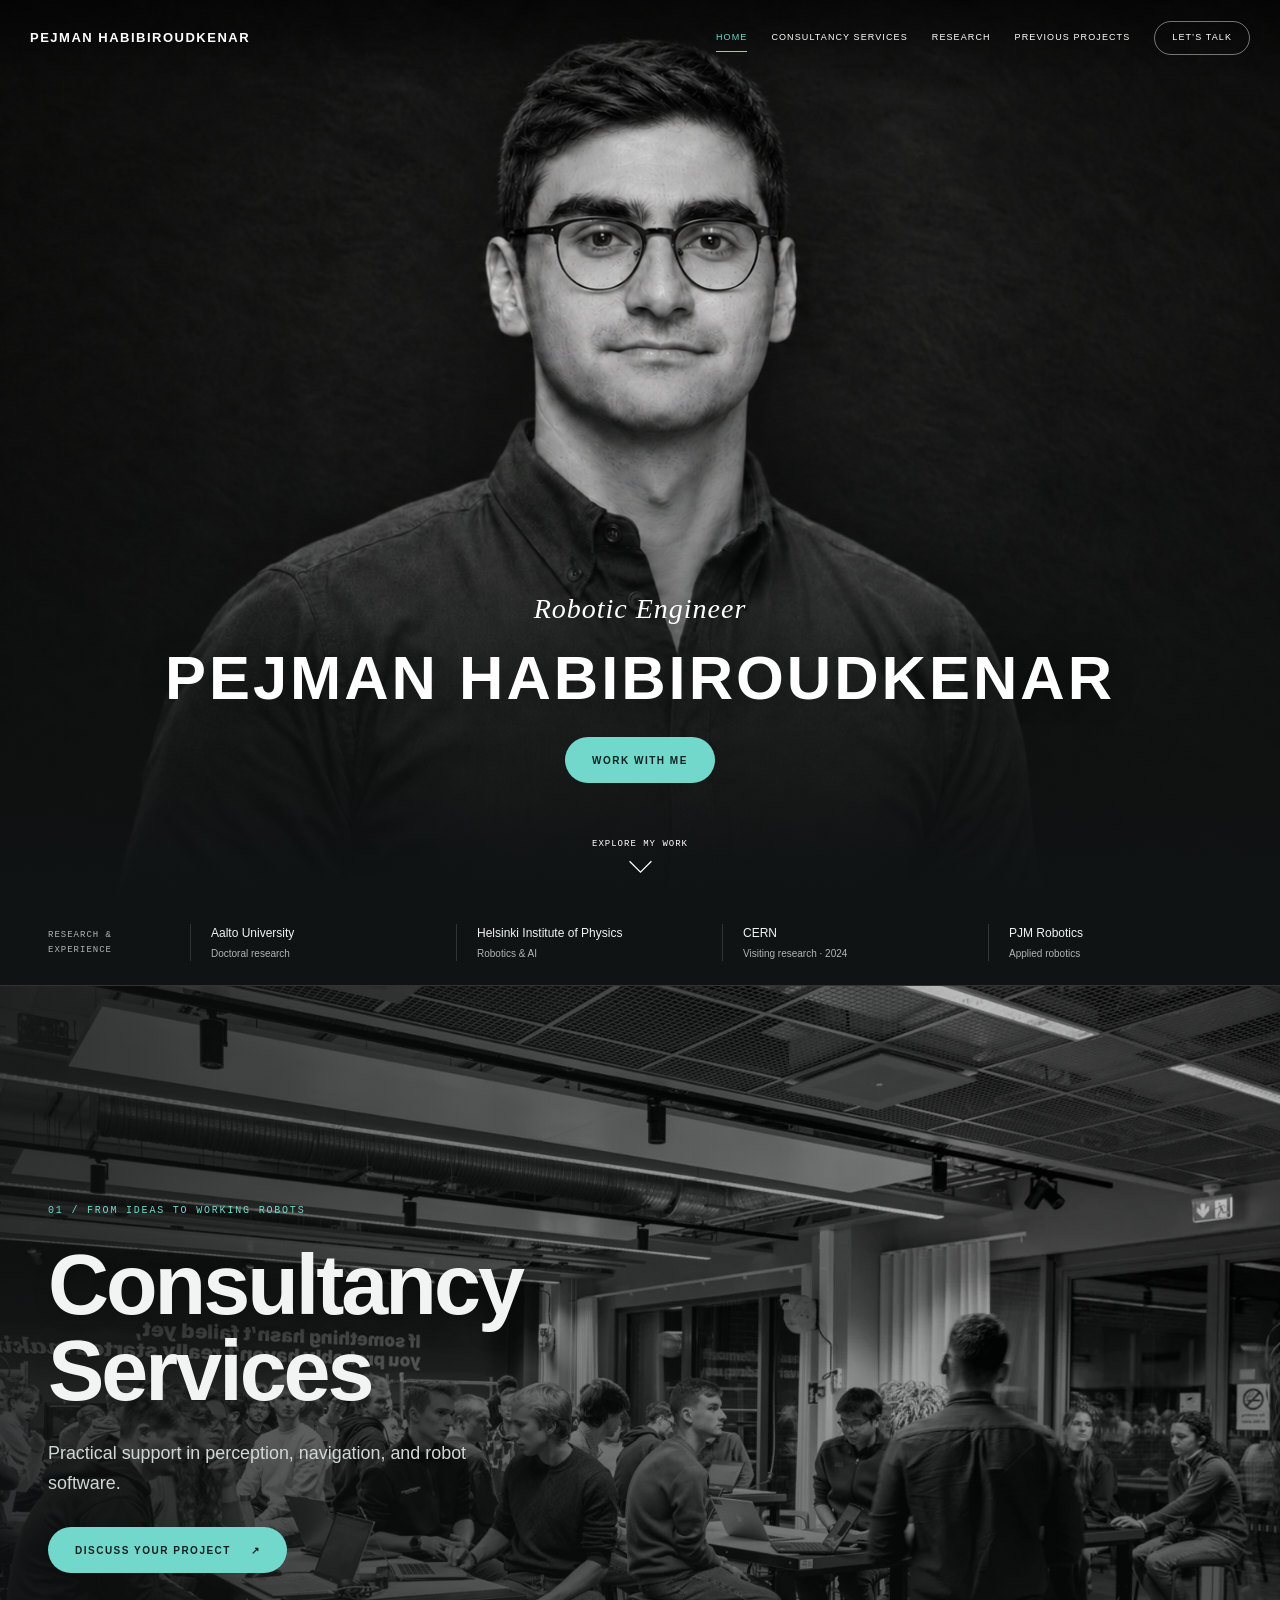
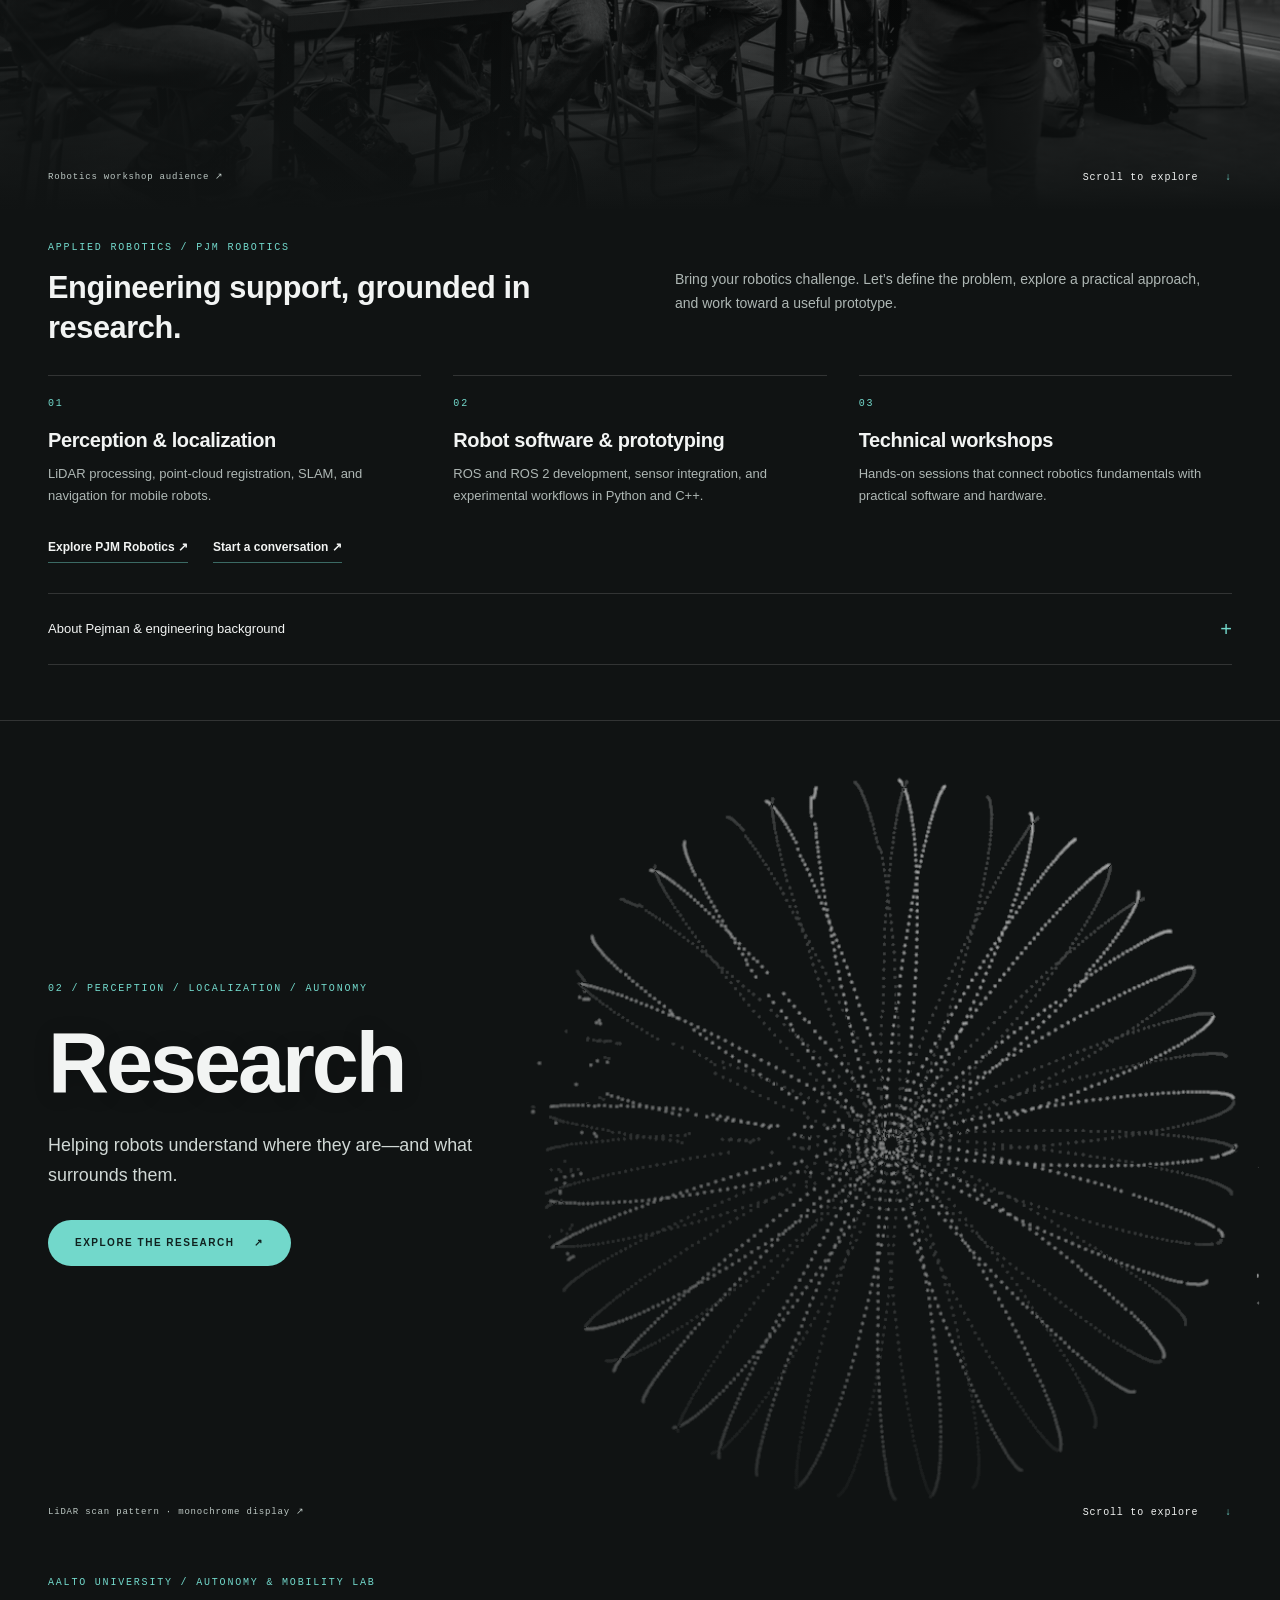
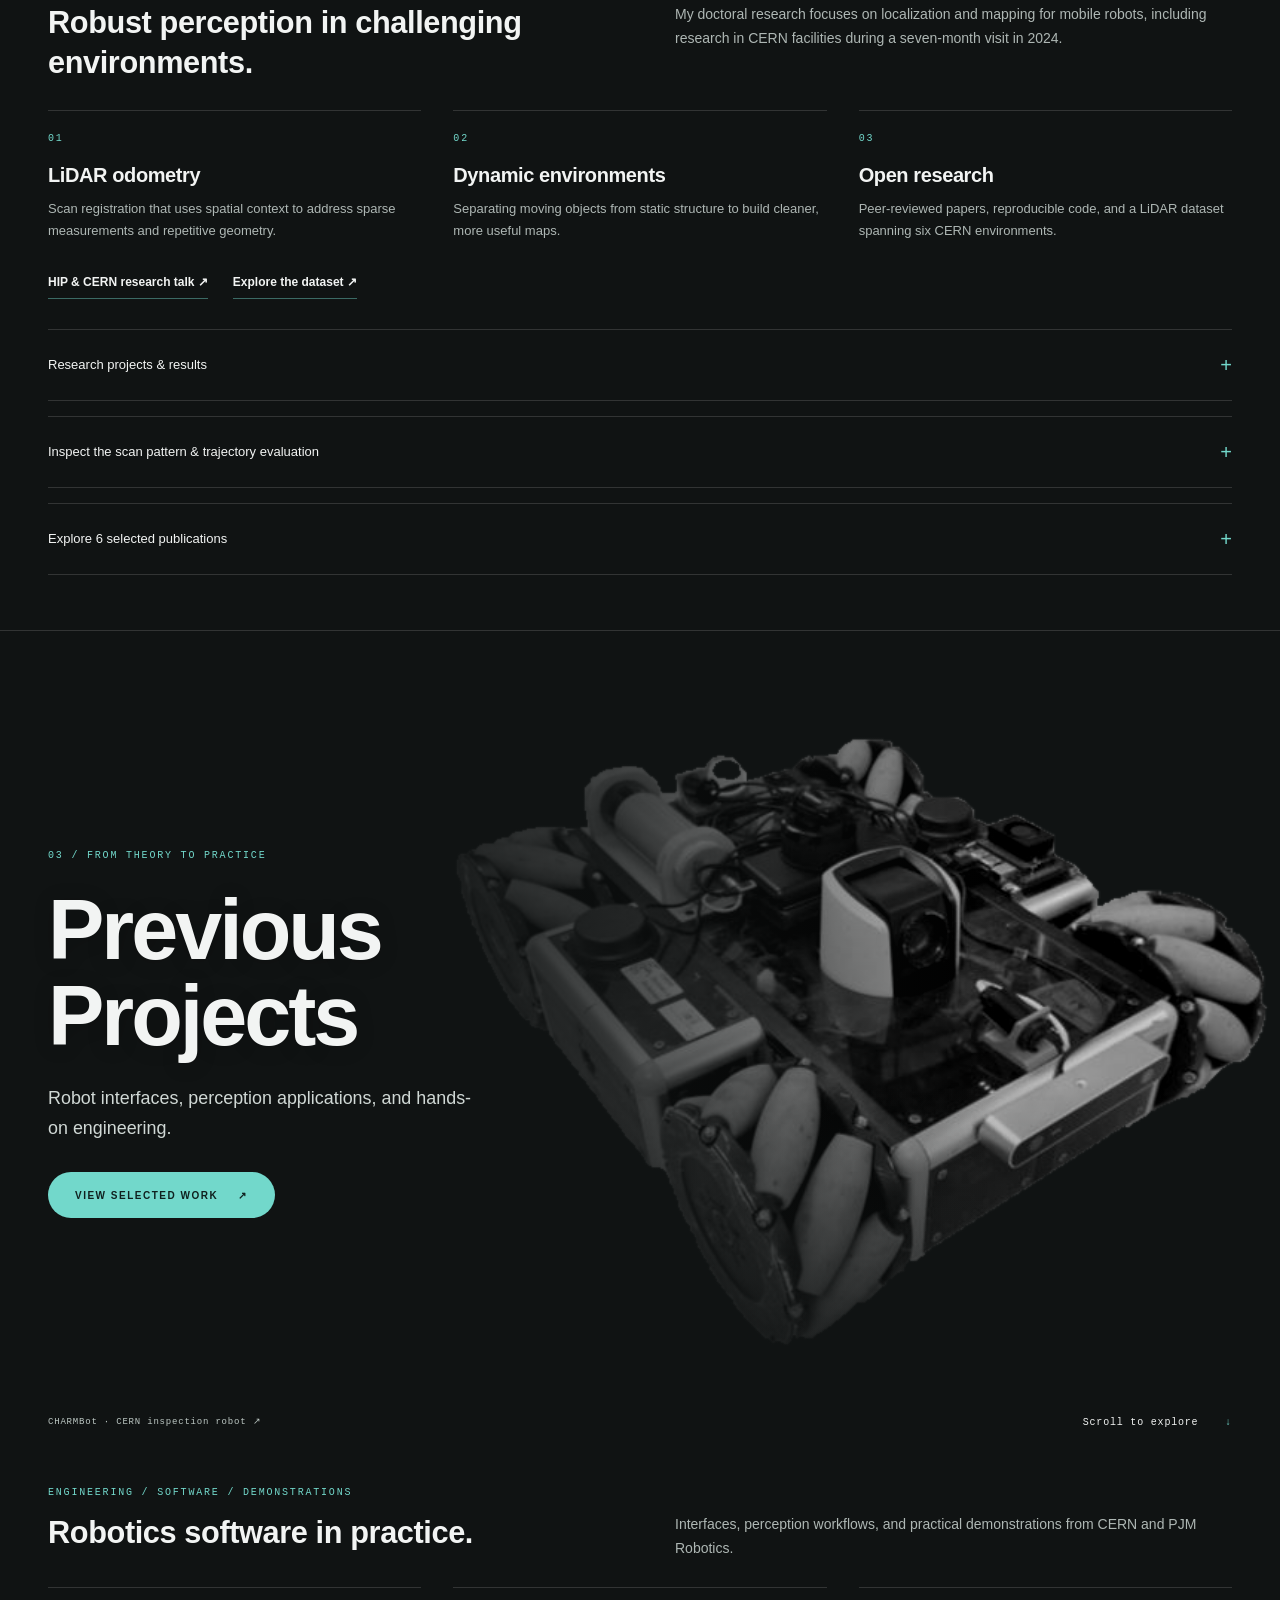
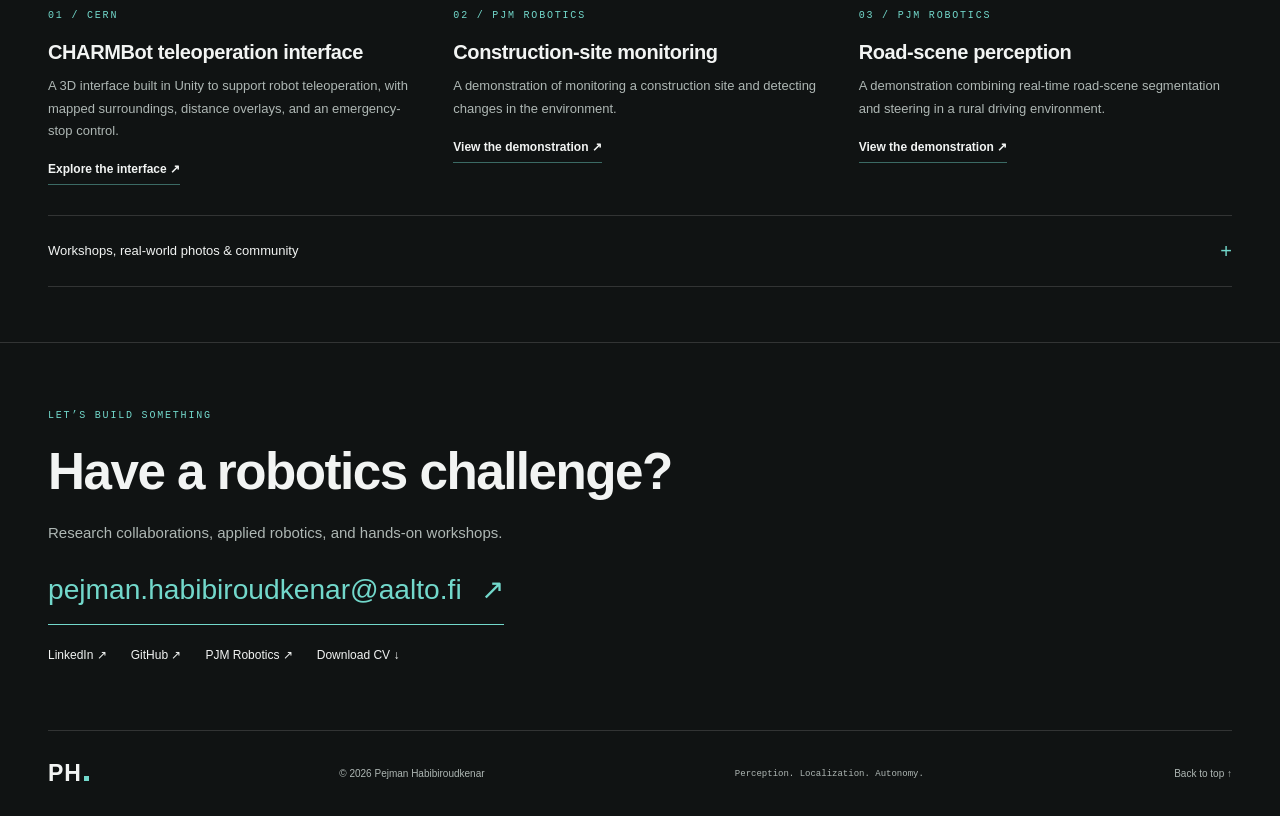
==== commit b54c18d7: "Add smooth fades between portfolio sections" ====
--- a/index.html
+++ b/index.html
@@ -9,8 +9,8 @@
   <meta property="og:title" content="Pejman Habibiroudkenar — Robotics, Perception &amp; Autonomy">
   <meta property="og:description" content="Research that helps robots understand their surroundings. Explore robotics consultancy, research, and previous projects.">
   <link rel="icon" type="image/svg+xml" href="assets/favicon.svg">
-  <link rel="stylesheet" href="assets/styles.css?v=10">
-  <script src="assets/app.js?v=6" defer></script>
+  <link rel="stylesheet" href="assets/styles.css?v=12">
+  <script src="assets/app.js?v=7" defer></script>
   <script type="application/ld+json">{"@context":"https://schema.org","@type":"Person","name":"Pejman Habibiroudkenar","jobTitle":"Doctoral Researcher in Robotics","affiliation":{"@type":"Organization","name":"Aalto University"},"alumniOf":[{"@type":"CollegeOrUniversity","name":"Aalto University"},{"@type":"CollegeOrUniversity","name":"Kyushu University"}],"knowsAbout":["Robotics","SLAM","LiDAR","Autonomous navigation","ROS 2","Point cloud processing"],"sameAs":["https://github.com/Pejman712","https://www.linkedin.com/in/pejman-habibiroudkenar-003119217","https://orcid.org/0000-0001-5678-6186"]}</script>
 <link rel="preload" as="image" href="assets/images/pejman-hero-v7.png">
 </head>
@@ -252,4 +252,4 @@
 </div></section>
   </div></main><footer class="wrap site-footer"><a class="monogram" href="#" aria-label="Back to top">P<span>H</span><i></i></a><p>© <span id="year">2026</span> Pejman Habibiroudkenar</p>
 <span>Perception. Localization. Autonomy.</span><a href="#">Back to top ↑</a></footer>
-</body></html>+</body></html>
--- a/assets/styles.css
+++ b/assets/styles.css
@@ -12,9 +12,13 @@
 @media(max-width:800px){:root{--header:64px}.wrap{width:calc(100% - 40px)}.site-header{padding:12px 20px}.wordmark{font-size:11px;max-width:230px}.menu-toggle{display:flex;align-items:center;gap:14px;min-height:40px;border:1px solid #ffffff70;border-radius:25px;padding:6px 13px;background:transparent;color:var(--ink);font-size:11px}.menu-toggle span{font-size:18px}.site-header nav{display:none;position:absolute;top:100%;left:0;right:0;background:var(--paper);padding:15px 20px;border-bottom:1px solid var(--line)}.site-header nav.open{display:flex;flex-direction:column;align-items:stretch;gap:6px}.site-header nav a{font-size:11px;padding:12px}.site-header nav .nav-contact{text-align:center;padding:12px}.hero{min-height:560px}.hero h1{font-size:clamp(27px,4.9vw,45px);letter-spacing:1px}.hero-role{font-size:23px}.hero-copy{bottom:16%}.hero-image{object-position:50% 30%}.affiliations{grid-template-columns:1fr 1fr;gap:18px;padding-block:23px}.affiliations>p{grid-column:1/-1}.affiliations>a{font-size:12px}.affiliations>a:nth-child(even){border:0;padding:0}.chapter-cover{min-height:max(620px,calc(100svh - var(--header)));align-items:flex-end}.chapter-backdrop{object-position:68% center;transform:none!important}.cover-shade{background:linear-gradient(0deg,#101313 0%,#101313de 18%,#10131380 48%,#10131310 80%)}.cover-copy{padding-block:230px 85px}.cover-copy h2{font-size:clamp(48px,8vw,70px);letter-spacing:-2px}.cover-copy .eyebrow{font-size:9px;margin-bottom:18px}.cover-description{font-size:16px;max-width:400px;margin:18px 0 23px}.cover-bottom{bottom:20px;font-size:8px}.cover-bottom>a{font-size:9px}.cover-bottom>a span{margin-left:8px}.chapter-content{padding-block:28px 38px}.content-heading{grid-template-columns:1fr;gap:12px}.content-heading>p:last-child{max-width:650px}.service-grid{grid-template-columns:1fr;gap:22px}.service-grid article{display:grid;grid-template-columns:30px 1fr;gap:5px 10px;padding-top:16px}.service-grid article p{grid-column:2}.service-grid article h3{margin-bottom:3px}.item-number{padding-top:5px}.project-copy{display:block}.project-copy>h3{font-size:25px;margin:14px 0 18px}.project-grid{grid-template-columns:1fr;gap:25px}.project-small .project-summary>div{display:grid;grid-template-columns:90px 1fr}.section-top{flex-direction:column}.about-columns,.community-bottom{grid-template-columns:1fr;gap:20px}.community-gallery img{height:210px}.extra-gallery img{height:200px}.evidence-gallery img{height:220px}.contact-section{padding:45px 0}.site-footer{flex-wrap:wrap;font-size:9px}.site-footer>span{display:none}.site-footer>a:last-child{margin-left:auto}html:not(.js-enabled) .site-header{position:absolute;flex-wrap:wrap}html:not(.js-enabled) .menu-toggle{display:none}html:not(.js-enabled) .site-header nav{display:flex;position:static;flex-wrap:wrap;background:transparent;padding:0;gap:4px;border:0}html:not(.js-enabled) .site-header nav a{padding:6px;font-size:9px}}
 @media(max-width:500px){.hero h1{font-size:clamp(24px,6.1vw,32px);line-height:1.3}.hero h1 span{display:block}.hero-role{font-size:22px}.hero-image{object-position:50% 20%}.hero-shade{background:linear-gradient(transparent 30%,#10131350 52%,#101313)}.cover-copy h2{font-size:49px}.cover-copy .eyebrow{letter-spacing:1px}.cover-description{max-width:330px}.cover-bottom{gap:10px;letter-spacing:0}.cover-bottom>a{font-size:8px}.community-gallery,.evidence-gallery{grid-template-columns:1fr}.community-gallery img{height:auto}.extra-gallery{grid-template-columns:1fr 1fr}.extra-gallery img:last-child{grid-column:1/-1}.timeline{gap:18px}.timeline h3{font-size:16px}.publication{grid-template-columns:35px 1fr;gap:10px}.publication h3{font-size:16px}.publication-venue{font-size:8px}.publication-footer{align-items:flex-start}.recognition a{font-size:11px}.recognition strong{font-size:10px}.contact-links{gap:15px}.contact-email{font-size:clamp(13px,3.7vw,19px)}}
 .applied-projects{margin-bottom:30px}
+@media(prefers-reduced-motion:no-preference){.section-fade{opacity:0;transition:opacity 700ms cubic-bezier(.22,1,.36,1)}.section-fade.is-visible,.section-fade:focus-within{opacity:1}}
+@media print{.section-fade{opacity:1!important}}
 @media(max-width:800px){.applied-projects .project-links{grid-column:2}}
 /* Theme existing content photos with CSS; source files remain unchanged. */
 .chapter-backdrop{filter:grayscale(1) brightness(.8) contrast(1.06)}
+#consultancy .chapter-backdrop{transform:translateY(var(--image-shift,0px)) scaleX(-1)}
+@media(max-width:800px),(prefers-reduced-motion:reduce){#consultancy .chapter-backdrop{transform:scaleX(-1)!important}}
 #research .chapter-backdrop{filter:grayscale(1) invert(1);mix-blend-mode:screen;object-fit:contain;object-position:right center;inset:0 0 0 auto;width:72%;height:100%;padding:35px 20px;transform:none}
 #projects .chapter-backdrop{object-fit:contain;object-position:right center;inset:0 0 0 auto;width:65%;height:100%;transform:none}
 #projects .cover-shade{background:linear-gradient(90deg,#101313 20%,#101313b0 48%,transparent 78%),linear-gradient(transparent 55%,#101313)}
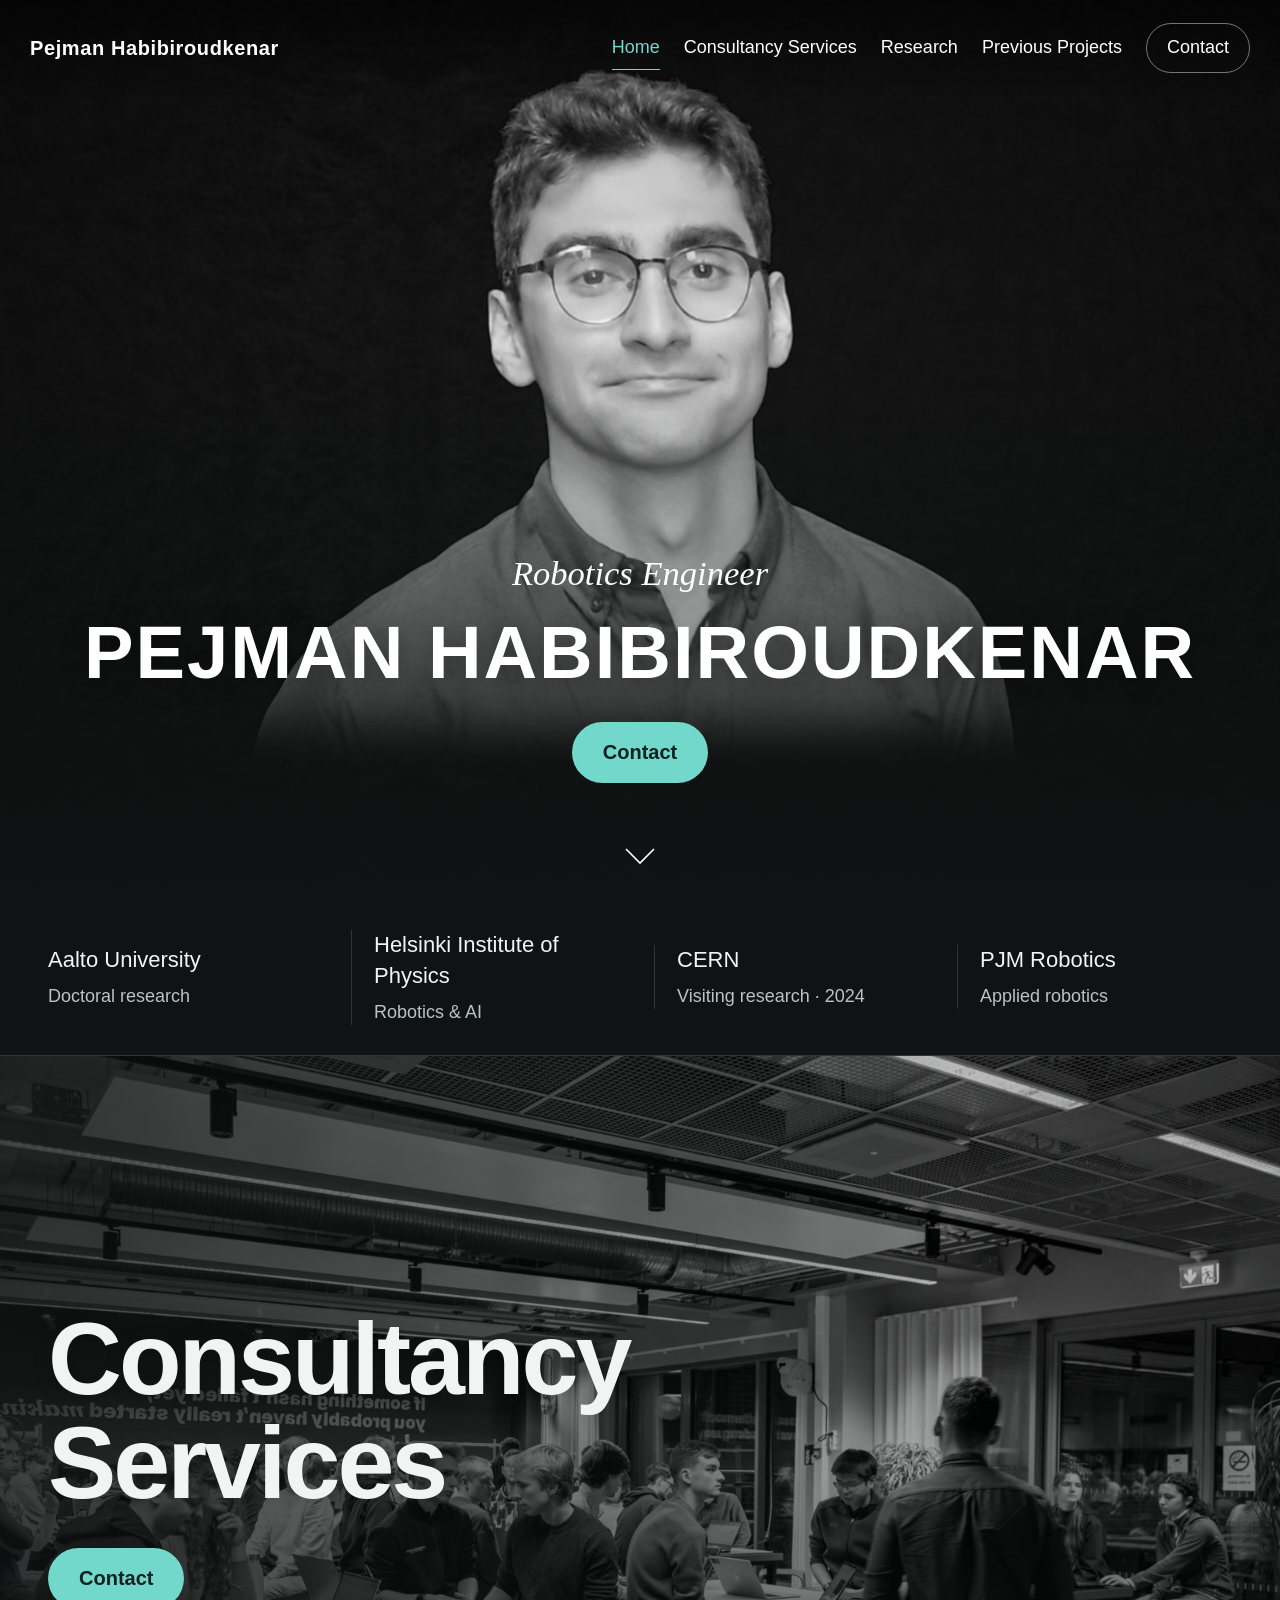
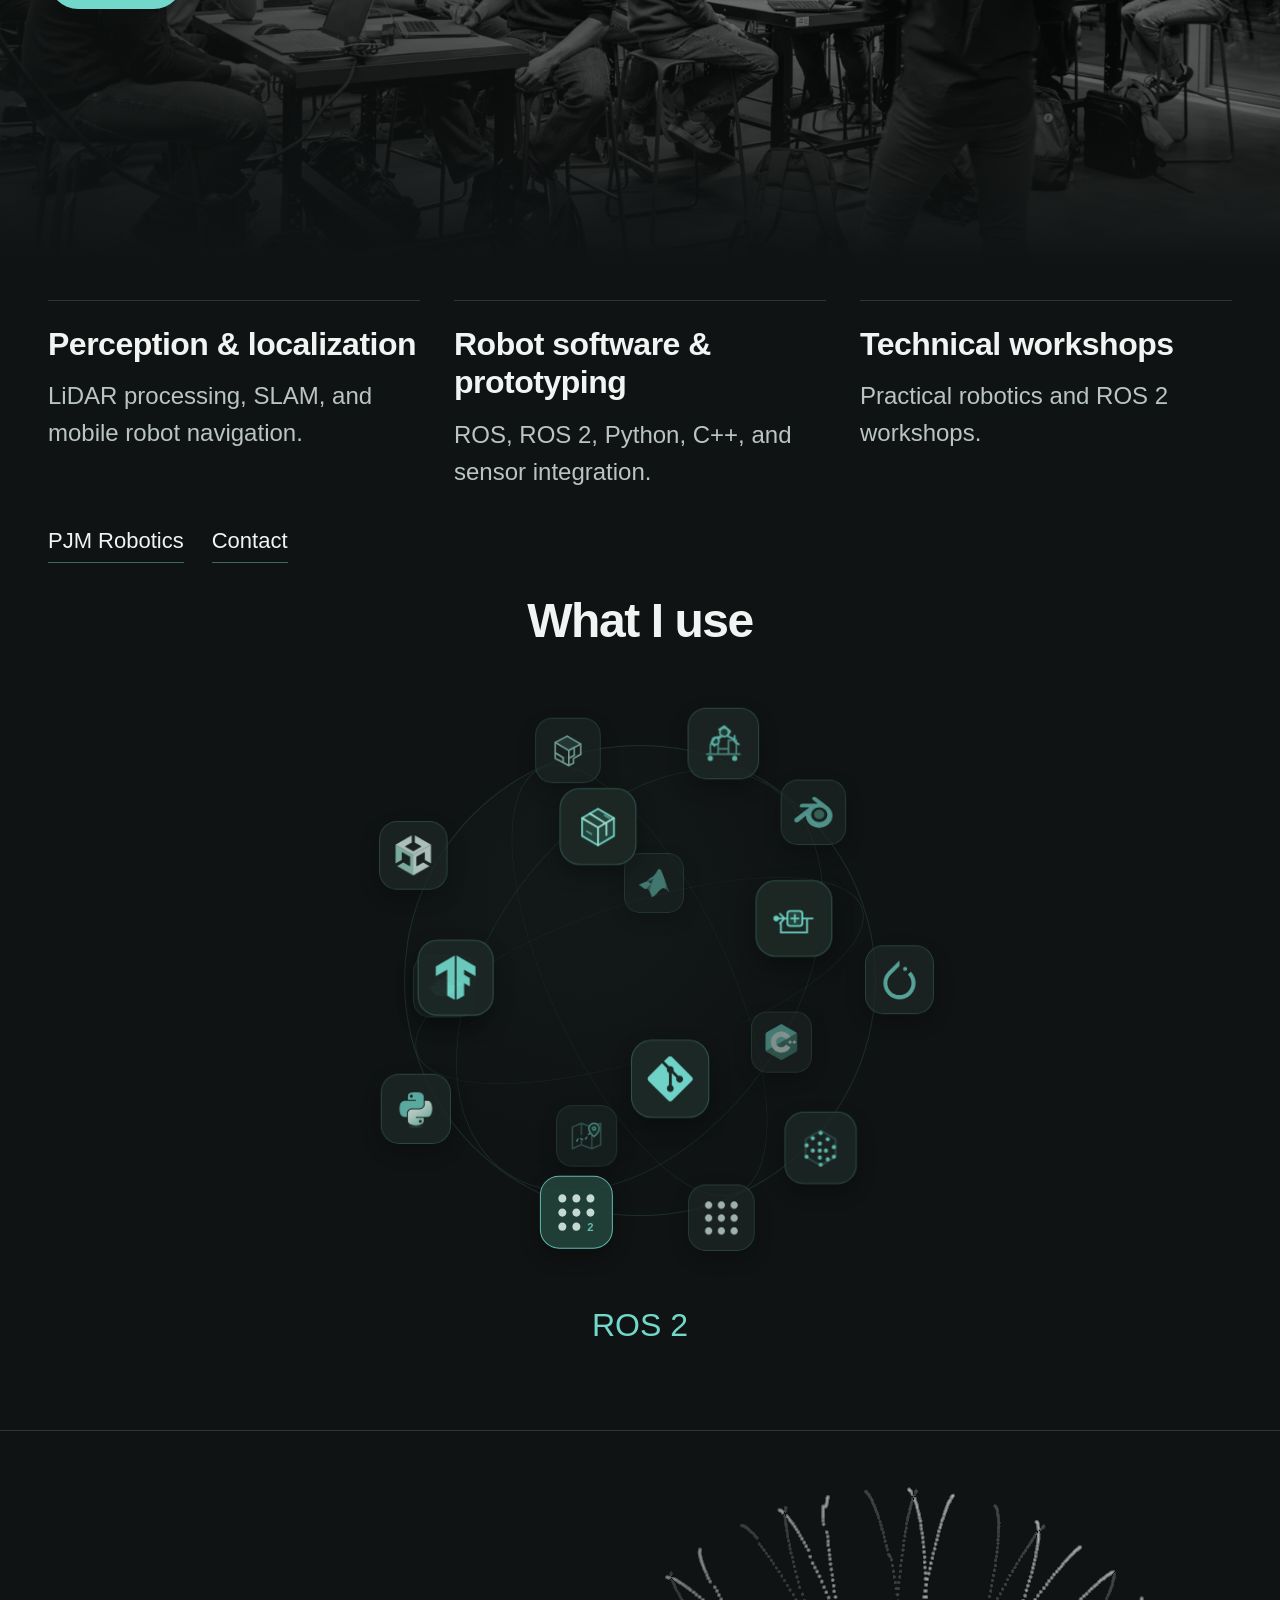
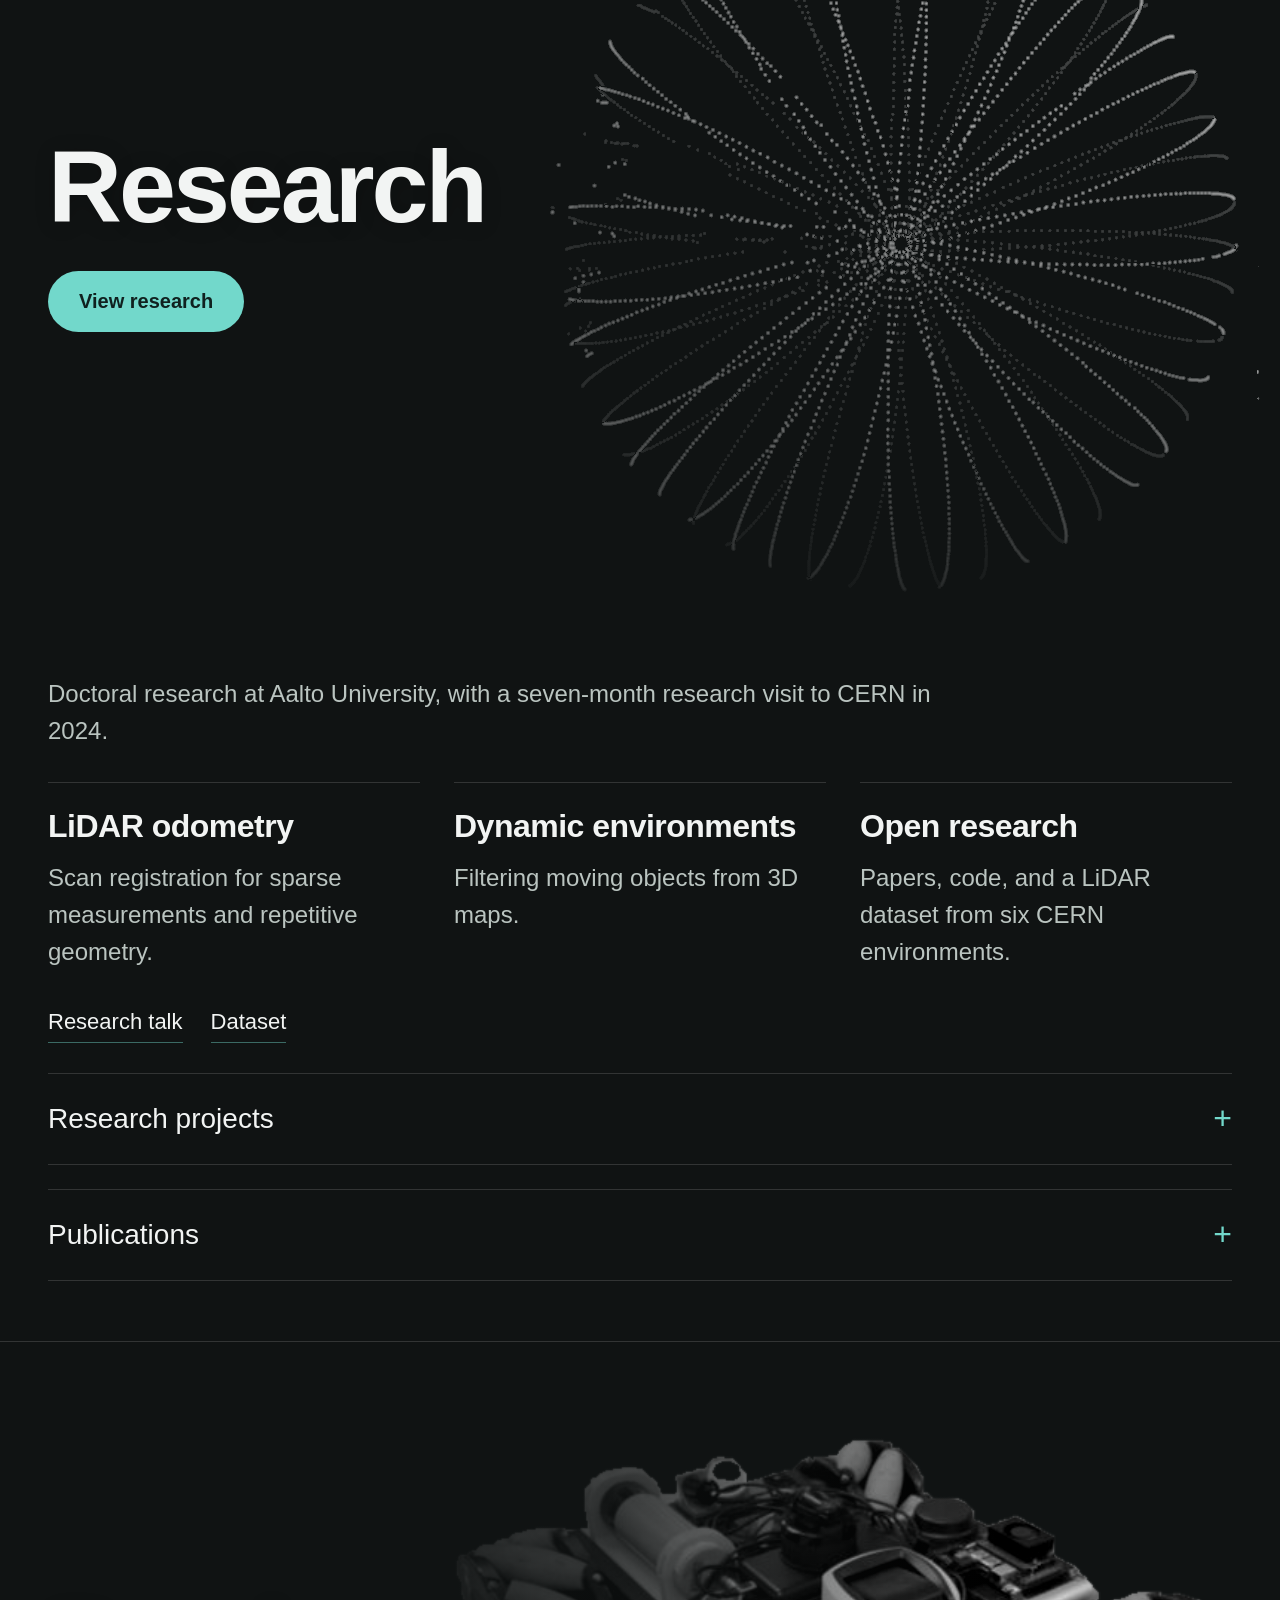
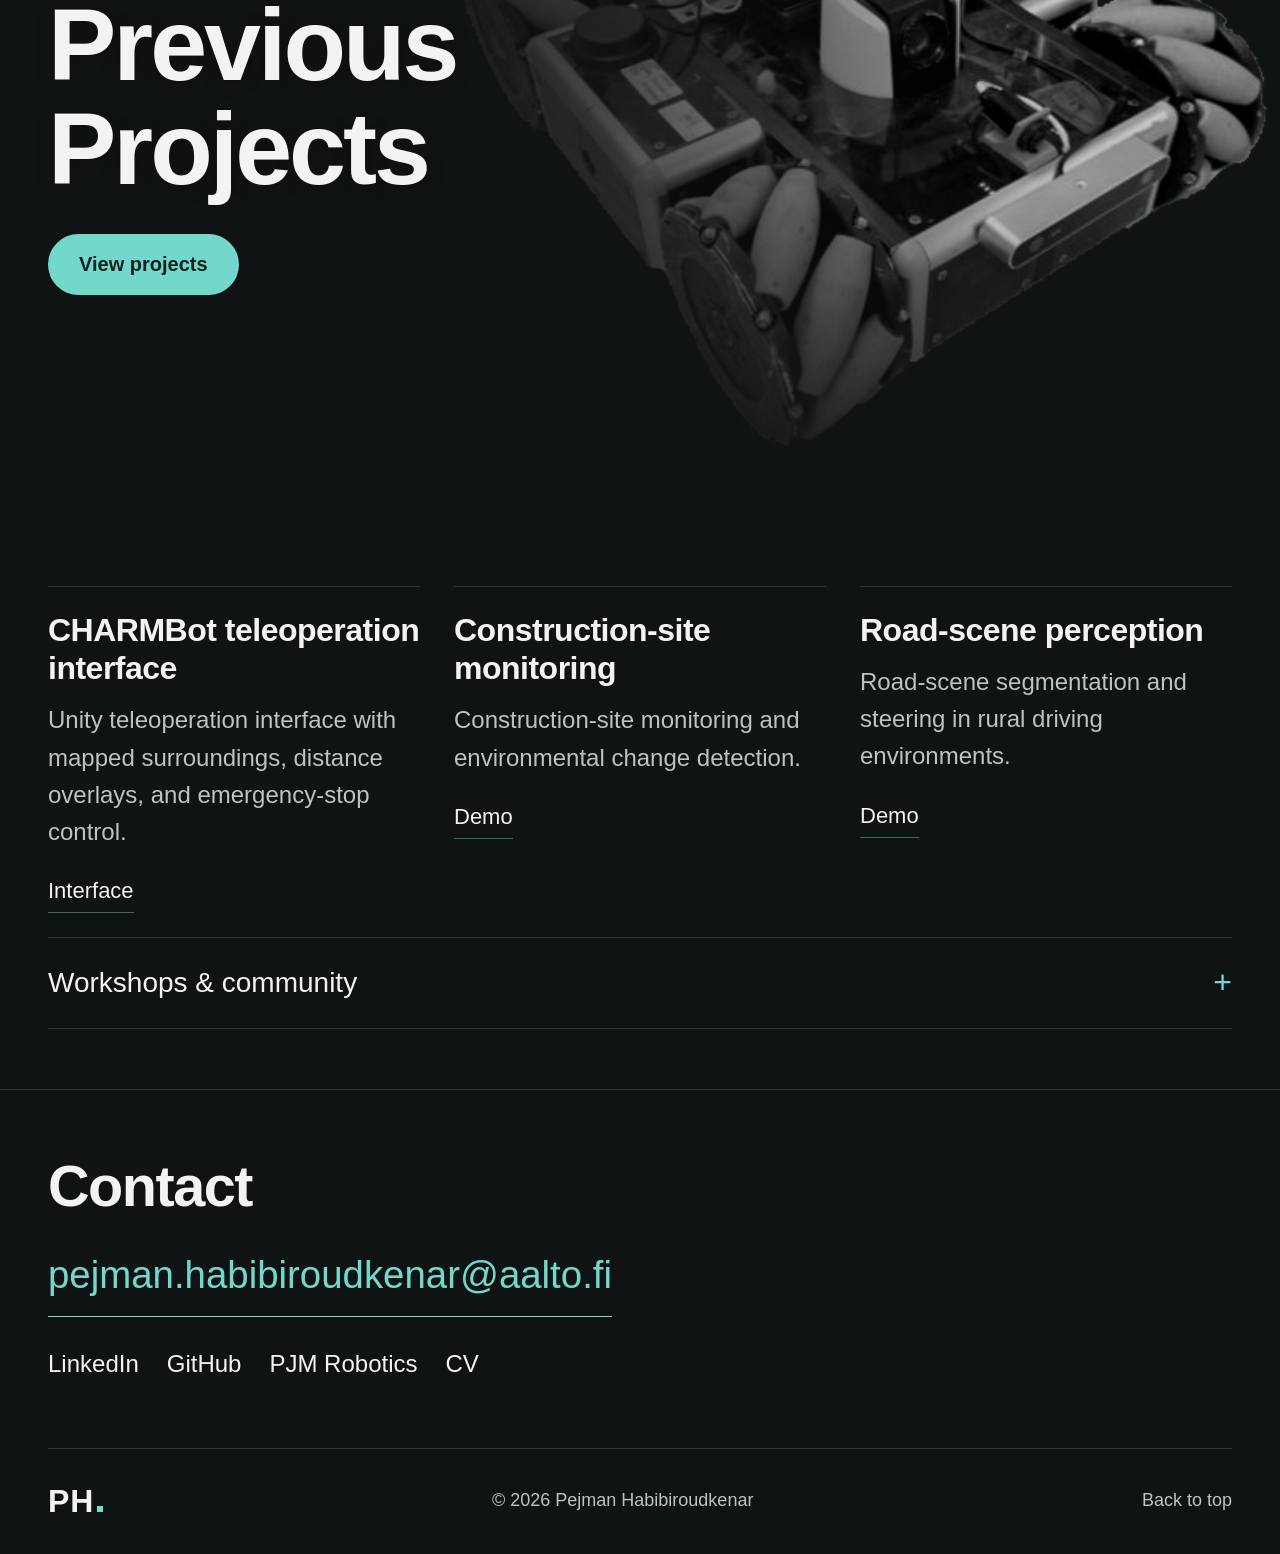
==== commit 899483f6: "Update portfolio website" ====
--- a/index.html
+++ b/index.html
@@ -1,255 +1,172 @@
-<!doctype html>
+<!DOCTYPE html>
+
 <html lang="en"><head>
-  <meta charset="utf-8">
-  <meta name="viewport" content="width=device-width, initial-scale=1">
-  <meta name="theme-color" content="#141616">
-  <title>Pejman Habibiroudkenar — Robotics, Perception &amp; Autonomy</title>
-  <meta name="description" content="Pejman Habibiroudkenar is a robotics researcher at Aalto University working on LiDAR, SLAM and autonomous navigation, with research experience at CERN and applied work through PJM Robotics.">
-  <meta property="og:type" content="website">
-  <meta property="og:title" content="Pejman Habibiroudkenar — Robotics, Perception &amp; Autonomy">
-  <meta property="og:description" content="Research that helps robots understand their surroundings. Explore robotics consultancy, research, and previous projects.">
-  <link rel="icon" type="image/svg+xml" href="assets/favicon.svg">
-  <link rel="stylesheet" href="assets/styles.css?v=12">
-  <script src="assets/app.js?v=7" defer></script>
-  <script type="application/ld+json">{"@context":"https://schema.org","@type":"Person","name":"Pejman Habibiroudkenar","jobTitle":"Doctoral Researcher in Robotics","affiliation":{"@type":"Organization","name":"Aalto University"},"alumniOf":[{"@type":"CollegeOrUniversity","name":"Aalto University"},{"@type":"CollegeOrUniversity","name":"Kyushu University"}],"knowsAbout":["Robotics","SLAM","LiDAR","Autonomous navigation","ROS 2","Point cloud processing"],"sameAs":["https://github.com/Pejman712","https://www.linkedin.com/in/pejman-habibiroudkenar-003119217","https://orcid.org/0000-0001-5678-6186"]}</script>
-<link rel="preload" as="image" href="assets/images/pejman-hero-v7.png">
+<meta charset="utf-8"/>
+<meta content="width=device-width, initial-scale=1" name="viewport"/>
+<meta content="#141616" name="theme-color"/>
+<title>Pejman Habibiroudkenar — Robotics, Perception &amp; Autonomy</title>
+<meta content="Pejman Habibiroudkenar is a robotics researcher at Aalto University working on LiDAR, SLAM and autonomous navigation, with research experience at CERN and applied work through PJM Robotics." name="description"/>
+<meta content="website" property="og:type"/>
+<meta content="Pejman Habibiroudkenar — Robotics, Perception &amp; Autonomy" property="og:title"/>
+<meta content="Research that helps robots understand their surroundings. Explore robotics consultancy, research, and previous projects." property="og:description"/>
+<link href="assets/favicon.svg" rel="icon" type="image/svg+xml"/>
+<link href="assets/styles.css?v=23" rel="stylesheet"/>
+<script defer="" src="assets/app.js?v=9"></script>
+<script defer="" src="assets/tool-globe.js?v=4"></script>
+<script type="application/ld+json">{"@context":"https://schema.org","@type":"Person","name":"Pejman Habibiroudkenar","jobTitle":"Doctoral Researcher in Robotics","affiliation":{"@type":"Organization","name":"Aalto University"},"alumniOf":[{"@type":"CollegeOrUniversity","name":"Aalto University"},{"@type":"CollegeOrUniversity","name":"Kyushu University"}],"knowsAbout":["Robotics","SLAM","LiDAR","Autonomous navigation","ROS 2","Point cloud processing"],"sameAs":["https://github.com/Pejman712","https://www.linkedin.com/in/pejman-habibiroudkenar-003119217","https://orcid.org/0000-0001-5678-6186"]}</script>
+<link as="image" href="assets/images/pejman-hero-original-textured-zoomed-raised-135.webp" rel="preload"/>
 </head>
 <body><a class="skip-link" href="#main">Skip to content</a>
-<header class="site-header"><a class="wordmark" href="#home">Pejman Habibiroudkenar</a><button class="menu-toggle" aria-expanded="false" aria-controls="navigation">Menu <span aria-hidden="true">+</span></button><nav id="navigation" aria-label="Main navigation"><a href="#home" aria-current="location">Home</a><a href="#consultancy">Consultancy Services</a><a href="#research">Research</a><a href="#projects">Previous Projects</a><a class="nav-contact" href="#contact">Let’s talk</a></nav><div class="reading-progress" aria-hidden="true"><span></span></div></header>
-<main id="main"><section id="home" class="hero" aria-labelledby="hero-heading" data-chapter="home"><img class="hero-image" src="assets/images/pejman-hero-v7.png" alt="Black-and-white portrait of Pejman Habibiroudkenar, restyled with AI from his photograph" width="1672" height="941" fetchpriority="high"><div class="hero-shade" aria-hidden="true"></div>
+<header class="site-header"><a class="wordmark" href="#home">Pejman Habibiroudkenar</a><button aria-controls="navigation" aria-expanded="false" class="menu-toggle">Menu <span aria-hidden="true">+</span></button><nav aria-label="Main navigation" id="navigation"><a aria-current="location" href="#home">Home</a><a href="#consultancy">Consultancy Services</a><a href="#research">Research</a><a href="#projects">Previous Projects</a><a class="nav-contact" href="#contact">Contact</a></nav><div aria-hidden="true" class="reading-progress"><span></span></div></header>
+<main id="main"><section aria-labelledby="hero-heading" class="hero" data-chapter="home" id="home"><img alt="Black-and-white portrait of Pejman Habibiroudkenar against a textured charcoal background" class="hero-image" fetchpriority="high" height="941" src="assets/images/pejman-hero-original-textured-zoomed-raised-135.webp" width="1672"/><div aria-hidden="true" class="hero-shade"></div>
 <div class="hero-copy">
-<p class="hero-role">Robotic Engineer</p>
+<p class="hero-role">Robotics Engineer</p>
 <h1 id="hero-heading">
 <span>Pejman</span> <span>Habibiroudkenar</span>
 </h1>
-<a class="button primary" href="#contact">Work with me</a>
+<a class="button primary" href="#contact">Contact</a>
 </div>
-<a class="scroll-cue" href="#consultancy"><span>Explore my work</span><svg viewbox="0 0 32 20" aria-hidden="true"><path d="M2 2 16 16 30 2"></path></svg></a></section><div class="affiliations wrap">
-<p>RESEARCH &amp; EXPERIENCE</p>
-<a href="https://www.aalto.fi/en/department-of-energy-and-mechanical-engineering/autonomy-mobility-lab" target="_blank" rel="noopener noreferrer">Aalto University <span>Doctoral research</span></a><a href="https://www.hip.fi/people/?g=robot" target="_blank" rel="noopener noreferrer">Helsinki Institute of Physics <span>Robotics &amp; AI</span></a><a href="https://indico.cern.ch/event/1457941/?view=standard_numbered_inline_minutes" target="_blank" rel="noopener noreferrer">CERN <span>Visiting research · 2024</span></a><a href="https://pejman712.github.io/PJMrobotics/" target="_blank" rel="noopener noreferrer">PJM Robotics <span>Applied robotics</span></a>
+<a aria-label="Consultancy services" class="scroll-cue" href="#consultancy"><svg aria-hidden="true" viewbox="0 0 32 20"><path d="M2 2 16 16 30 2"></path></svg></a></section><div class="affiliations wrap">
+<a href="https://www.aalto.fi/en/department-of-energy-and-mechanical-engineering/autonomy-mobility-lab" rel="noopener noreferrer" target="_blank">Aalto University<span>Doctoral research</span></a><a href="https://www.hip.fi/people/?g=robot" rel="noopener noreferrer" target="_blank">Helsinki Institute of Physics<span>Robotics &amp; AI</span></a><a href="https://indico.cern.ch/event/1457941/?view=standard_numbered_inline_minutes" rel="noopener noreferrer" target="_blank">CERN<span>Visiting research · 2024</span></a><a href="https://pejman712.github.io/PJMrobotics/" rel="noopener noreferrer" target="_blank">PJM Robotics<span>Applied robotics</span></a>
 </div>
-
-    <div class="story-flow">
-<section id="consultancy" class="chapter" data-chapter="consultancy" aria-labelledby="consultancy-title"><header class="chapter-cover"><img class="chapter-backdrop" src="assets/images/workshop-audience.webp" alt="Pejman leading a workshop with an audience of robotics participants" width="1600" height="1066" loading="lazy"><div class="cover-shade" aria-hidden="true"></div><div class="cover-copy wrap"><p class="eyebrow">01 / FROM IDEAS TO WORKING ROBOTS</p><h2 id="consultancy-title">Consultancy<br>Services</h2><p class="cover-description">Practical support in perception, navigation, and robot software.</p><a class="button primary" href="#contact">Discuss your project <span aria-hidden="true">↗</span></a></div><div class="cover-bottom wrap"><a href="assets/images/workshop-audience.webp" target="_blank" rel="noopener" class="image-credit">Robotics workshop audience ↗</a><a href="#consultancy-details">Scroll to explore <span aria-hidden="true">↓</span></a></div></header>
-<div id="consultancy-details" class="chapter-content wrap"><div class="content-heading"><p class="eyebrow">APPLIED ROBOTICS / PJM ROBOTICS</p><h3>Engineering support, grounded in research.</h3><p>Bring your robotics challenge. Let’s define the problem, explore a practical approach, and work toward a useful prototype.</p></div>
-<div class="service-grid"><article><span class="item-number">01</span><h3>Perception &amp; localization</h3><p>LiDAR processing, point-cloud registration, SLAM, and navigation for mobile robots.</p></article><article><span class="item-number">02</span><h3>Robot software &amp; prototyping</h3><p>ROS and ROS 2 development, sensor integration, and experimental workflows in Python and C++.</p></article><article><span class="item-number">03</span><h3>Technical workshops</h3><p>Hands-on sessions that connect robotics fundamentals with practical software and hardware.</p></article></div>
-<div class="content-links"><a class="text-link" href="https://pejman712.github.io/PJMrobotics/" target="_blank" rel="noopener noreferrer">Explore PJM Robotics ↗</a><a class="text-link" href="#contact">Start a conversation ↗</a></div>
-<details class="deep-dive"><summary>About Pejman &amp; engineering background <span aria-hidden="true">+</span></summary><section id="about" class="about-panel" aria-labelledby="about-title">
-      <div class="section-label">
-<span>PROFILE &amp; BACKGROUND</span><span class="small-cross" aria-hidden="true">+</span>
+<div class="story-flow">
+<section aria-labelledby="consultancy-title" class="chapter" data-chapter="consultancy" id="consultancy"><header class="chapter-cover"><img alt="Pejman leading a workshop with an audience of robotics participants" class="chapter-backdrop" height="1066" loading="lazy" src="assets/images/workshop-audience.webp" width="1600"/><div aria-hidden="true" class="cover-shade"></div><div class="cover-copy wrap"><h2 id="consultancy-title">Consultancy<br/>Services</h2><a class="button primary" href="#contact">Contact</a></div></header>
+<div class="chapter-content wrap" id="consultancy-details">
+<div class="service-grid"><article><h3>Perception &amp; localization</h3><p>LiDAR processing, SLAM, and mobile robot navigation.</p></article><article><h3>Robot software &amp; prototyping</h3><p>ROS, ROS 2, Python, C++, and sensor integration.</p></article><article><h3>Technical workshops</h3><p>Practical robotics and ROS 2 workshops.</p></article></div>
+<div class="content-links"><a class="text-link" href="https://pejman712.github.io/PJMrobotics/" rel="noopener noreferrer" target="_blank">PJM Robotics</a><a class="text-link" href="#contact">Contact</a></div>
+<section aria-labelledby="toolkit-title" class="toolkit" id="toolkit"><h2 id="toolkit-title">What I use</h2>
+<div class="tool-globe-experience"><div class="tool-globe-visual">
+<div aria-label="Tools. Drag or use arrow keys to rotate. Space toggles motion; Home resets the view." class="tool-globe" role="group" tabindex="0">
+<div aria-hidden="true" class="tool-globe-orbit"><i></i><i></i><i></i></div>
+<div class="tool-globe-nodes"><button aria-label="ROS" aria-pressed="false" class="globe-node" title="ROS" type="button"><span aria-hidden="true" class="globe-node-symbol"><img alt="" draggable="false" height="40" src="assets/icons/tools/ros.svg" width="40"/></span><span class="globe-node-label">ROS</span></button>
+<button aria-label="ROS 2" aria-pressed="false" class="globe-node" title="ROS 2" type="button"><span aria-hidden="true" class="globe-node-symbol"><img alt="" draggable="false" height="40" src="assets/icons/tools/ros2.svg" width="40"/></span><span class="globe-node-label">ROS 2</span></button>
+<button aria-label="SLAM" aria-pressed="false" class="globe-node" title="SLAM" type="button"><span aria-hidden="true" class="globe-node-symbol"><img alt="" draggable="false" height="40" src="assets/icons/tools/slam.svg" width="40"/></span><span class="globe-node-label">SLAM</span></button>
+<button aria-label="Point clouds" aria-pressed="false" class="globe-node" title="Point clouds" type="button"><span aria-hidden="true" class="globe-node-symbol"><img alt="" draggable="false" height="40" src="assets/icons/tools/point-clouds.svg" width="40"/></span><span class="globe-node-label">Point clouds</span></button>
+<button aria-label="Python" aria-pressed="false" class="globe-node" title="Python" type="button"><span aria-hidden="true" class="globe-node-symbol"><img alt="" draggable="false" height="40" src="assets/icons/tools/python.svg" width="40"/></span><span class="globe-node-label">Python</span></button>
+<button aria-label="C++" aria-pressed="false" class="globe-node" title="C++" type="button"><span aria-hidden="true" class="globe-node-symbol"><img alt="" draggable="false" height="40" src="assets/icons/tools/cplusplus.svg" width="40"/></span><span class="globe-node-label">C++</span></button>
+<button aria-label="Git" aria-pressed="false" class="globe-node" title="Git" type="button"><span aria-hidden="true" class="globe-node-symbol"><img alt="" draggable="false" height="40" src="assets/icons/tools/git.svg" width="40"/></span><span class="globe-node-label">Git</span></button>
+<button aria-label="Docker" aria-pressed="false" class="globe-node" title="Docker" type="button"><span aria-hidden="true" class="globe-node-symbol"><img alt="" draggable="false" height="40" src="assets/icons/tools/docker.svg" width="40"/></span><span class="globe-node-label">Docker</span></button>
+<button aria-label="PyTorch" aria-pressed="false" class="globe-node" title="PyTorch" type="button"><span aria-hidden="true" class="globe-node-symbol"><img alt="" draggable="false" height="40" src="assets/icons/tools/pytorch.svg" width="40"/></span><span class="globe-node-label">PyTorch</span></button>
+<button aria-label="TensorFlow" aria-pressed="false" class="globe-node" title="TensorFlow" type="button"><span aria-hidden="true" class="globe-node-symbol"><img alt="" draggable="false" height="40" src="assets/icons/tools/tensorflow.svg" width="40"/></span><span class="globe-node-label">TensorFlow</span></button>
+<button aria-label="MATLAB" aria-pressed="false" class="globe-node" title="MATLAB" type="button"><span aria-hidden="true" class="globe-node-symbol"><img alt="" draggable="false" height="40" src="assets/icons/tools/matlab.svg" width="40"/></span><span class="globe-node-label">MATLAB</span></button>
+<button aria-label="Simulink" aria-pressed="false" class="globe-node" title="Simulink" type="button"><span aria-hidden="true" class="globe-node-symbol"><img alt="" draggable="false" height="40" src="assets/icons/tools/simulink.svg" width="40"/></span><span class="globe-node-label">Simulink</span></button>
+<button aria-label="Unity" aria-pressed="false" class="globe-node" title="Unity" type="button"><span aria-hidden="true" class="globe-node-symbol"><img alt="" draggable="false" height="40" src="assets/icons/tools/unity.svg" width="40"/></span><span class="globe-node-label">Unity</span></button>
+<button aria-label="Blender" aria-pressed="false" class="globe-node" title="Blender" type="button"><span aria-hidden="true" class="globe-node-symbol"><img alt="" draggable="false" height="40" src="assets/icons/tools/blender.svg" width="40"/></span><span class="globe-node-label">Blender</span></button>
+<button aria-label="Siemens NX" aria-pressed="false" class="globe-node" title="Siemens NX" type="button"><span aria-hidden="true" class="globe-node-symbol"><img alt="" draggable="false" height="40" src="assets/icons/tools/nx.svg" width="40"/></span><span class="globe-node-label">Siemens NX</span></button>
+<button aria-label="SolidWorks" aria-pressed="false" class="globe-node" title="SolidWorks" type="button"><span aria-hidden="true" class="globe-node-symbol"><img alt="" draggable="false" height="40" src="assets/icons/tools/solidworks.svg" width="40"/></span><span class="globe-node-label">SolidWorks</span></button>
+<button aria-label="Visual Components" aria-pressed="false" class="globe-node" title="Visual Components" type="button"><span aria-hidden="true" class="globe-node-symbol"><img alt="" draggable="false" height="40" src="assets/icons/tools/visual-components.svg" width="40"/></span><span class="globe-node-label">Visual Components</span></button></div></div>
+<p aria-atomic="true" aria-live="polite" class="globe-tool-name" id="globe-tool-name">ROS 2</p>
+</div></div></section>
+</div></section>
+<section aria-labelledby="research-title" class="chapter" data-chapter="research" id="research"><header class="chapter-cover"><img alt="Non-repetitive LiDAR scan pattern, displayed in monochrome for the section cover" class="chapter-backdrop" height="734" loading="lazy" src="assets/images/lidar-scans.png" width="727"/><div aria-hidden="true" class="cover-shade"></div><div class="cover-copy wrap"><h2 id="research-title">Research</h2><a class="button primary" href="#research-details">View research</a></div></header>
+<div class="chapter-content wrap" id="research-details"><div class="content-heading"><p>Doctoral research at Aalto University, with a seven-month research visit to CERN in 2024.</p></div>
+<div class="service-grid"><article><h3>LiDAR odometry</h3><p>Scan registration for sparse measurements and repetitive geometry.</p></article><article><h3>Dynamic environments</h3><p>Filtering moving objects from 3D maps.</p></article><article><h3>Open research</h3><p>Papers, code, and a LiDAR dataset from six CERN environments.</p></article></div>
+<div class="content-links"><a class="text-link" href="https://pejman712.github.io/HIP-CERN-Talk-v2/" rel="noopener noreferrer" target="_blank">Research talk</a><a class="text-link" href="https://doi.org/10.5281/zenodo.17091989" rel="noopener noreferrer" target="_blank">Dataset</a></div>
+<details class="deep-dive" id="research-projects"><summary>Research projects<span aria-hidden="true">+</span></summary><article class="featured-project">
+<div class="project-copy">
+<h3>LiDAR localization</h3>
+<p class="project-description">LiDAR-only scan registration evaluated at CERN. Lower registration error and improved map quality in the paper’s four tested environments.</p>
+<div class="project-links">
+<a class="text-link" href="https://doi.org/10.1109/ACCESS.2026.3680632" rel="noopener noreferrer" target="_blank">Paper</a><a class="text-link" href="https://github.com/Pejman712/Non_Repetetive_LiDAR_Registertion" rel="noopener noreferrer" target="_blank">Code</a><a class="text-link" href="assets/images/lidar-experiments.png" rel="noopener" target="_blank">Map</a>
 </div>
-      <div class="about-content">
-<h2 id="about-title">About</h2>
-<div class="about-columns">
-<p>I’m a doctoral researcher at Aalto University’s Autonomy &amp; Mobility Lab, working on localization and mapping for mobile robots. My focus is a practical one: helping robots navigate spaces where geometry is repetitive, sensor data is sparse, and the world keeps moving.</p>
-<p>My background spans mechanical and aerospace engineering at Kyushu University, mechatronics at Aalto, and a seven-month research visit to CERN. Alongside research, I work on applied robotics through PJM Robotics and share what I learn through hands-on teaching.</p>
 </div>
-<div class="expertise">
-<span>LiDAR &amp; 3D perception</span><span>SLAM &amp; localization</span><span>Autonomous navigation</span><span>ROS / ROS 2</span><span>Python / C++</span>
+</article>
+<div class="project-grid">
+<article class="project-small">
+<h3>DynaHull</h3>
+<p class="project-description">Density-based filtering of moving objects from point clouds, evaluated against comparison methods in a dynamic indoor environment.</p>
+<div class="project-links"><a class="text-link" href="https://doi.org/10.1007/s10846-024-02203-2" rel="noopener noreferrer" target="_blank">Paper</a></div></article>
+<article class="project-small">
+<h3>Drone trajectory forecasting</h3>
+<p class="project-description">Event-camera propeller-speed cues and Kalman filtering for drone prediction, evaluated on the FRED dataset.</p>
+<div class="project-links"><a class="text-link" href="https://doi.org/10.1109/ICUAS69441.2026.11598655" rel="noopener noreferrer" target="_blank">Paper</a></div></article>
+<article class="project-small">
+<h3>CERN LiDAR dataset</h3>
+<p class="project-description">Unitree LiDAR scans and IMU recordings from six CERN environments. Open data under CC BY 4.0.</p>
+<div class="project-links"><a class="text-link" href="https://doi.org/10.5281/zenodo.17091989" rel="noopener noreferrer" target="_blank">Dataset</a></div></article>
 </div>
-<a class="text-link" href="https://www.aalto.fi/en/department-of-energy-and-mechanical-engineering/autonomy-mobility-lab" target="_blank" rel="noopener noreferrer">Meet the lab <span aria-hidden="true">↗</span></a>
-</div>
-    <section class="experience-section"><div class="section wrap experience">
+</details>
+<details class="deep-dive"><summary>Publications<span aria-hidden="true">+</span></summary><section aria-labelledby="publications-title" class="publications-panel" id="publications"><div class="section-top">
 <div>
-<p class="eyebrow">EXPERIENCE</p>
-<h2>Experience</h2>
-<p class="section-intro">Engineering foundations in Japan.<br> Robotics research in Finland.<br> Field experience at CERN.</p>
-<a class="text-link" href="assets/documents/Pejman-Habibiroudkenar-CV.pdf" download>Full curriculum vitae ↓</a>
-</div>
-<div class="timeline">
-<article><span>2023 — PRESENT</span><h3>Doctoral researcher</h3>
-<p>Aalto University · Espoo, Finland</p>
-<p>Localization and mapping for small mobile robots.</p></article><article><span>APR — NOV 2024</span><h3>Visiting researcher</h3>
-<p>CERN · Geneva, Switzerland</p>
-<p>HIP-supported research on robotic inspection, SLAM, and perception in the SPS and CHARM facilities.</p></article><article><span>2023</span><h3>M.Sc. · Mechanical Engineering</h3>
-<p>Aalto University · Mechatronics</p>
-<p>Thesis on density-based dynamic point removal. Thesis grade: 5/5.</p></article><article><span>2020</span><h3>B.Sc. · Mechanical &amp; Aerospace Engineering</h3>
-<p>Kyushu University · Fukuoka, Japan</p>
-<p>Path planning and optimization for active debris removal.</p></article>
-</div>
-</div></section>
-
-    </section>
-
-    </details></div></section>
-<section id="research" class="chapter" data-chapter="research" aria-labelledby="research-title"><header class="chapter-cover"><img class="chapter-backdrop" src="assets/images/lidar-scans.png" alt="Non-repetitive LiDAR scan pattern, displayed in monochrome for the section cover" width="727" height="734" loading="lazy"><div class="cover-shade" aria-hidden="true"></div><div class="cover-copy wrap"><p class="eyebrow">02 / PERCEPTION / LOCALIZATION / AUTONOMY</p><h2 id="research-title">Research</h2><p class="cover-description">Helping robots understand where they are—and what surrounds them.</p><a class="button primary" href="#research-details">Explore the research <span aria-hidden="true">↗</span></a></div><div class="cover-bottom wrap"><a href="assets/images/lidar-scans.png" target="_blank" rel="noopener" class="image-credit">LiDAR scan pattern · monochrome display ↗</a><a href="#research-details">Scroll to explore <span aria-hidden="true">↓</span></a></div></header>
-<div id="research-details" class="chapter-content wrap"><div class="content-heading"><p class="eyebrow">AALTO UNIVERSITY / AUTONOMY &amp; MOBILITY LAB</p><h3>Robust perception in challenging environments.</h3><p>My doctoral research focuses on localization and mapping for mobile robots, including research in CERN facilities during a seven-month visit in 2024.</p></div>
-<div class="service-grid"><article><span class="item-number">01</span><h3>LiDAR odometry</h3><p>Scan registration that uses spatial context to address sparse measurements and repetitive geometry.</p></article><article><span class="item-number">02</span><h3>Dynamic environments</h3><p>Separating moving objects from static structure to build cleaner, more useful maps.</p></article><article><span class="item-number">03</span><h3>Open research</h3><p>Peer-reviewed papers, reproducible code, and a LiDAR dataset spanning six CERN environments.</p></article></div>
-<div class="content-links"><a class="text-link" href="https://pejman712.github.io/HIP-CERN-Talk-v2/" target="_blank" rel="noopener noreferrer">HIP &amp; CERN research talk ↗</a><a class="text-link" href="https://doi.org/10.5281/zenodo.17091989" target="_blank" rel="noopener noreferrer">Explore the dataset ↗</a></div>
-<details class="deep-dive" id="research-projects"><summary>Research projects &amp; results <span aria-hidden="true">+</span></summary><article class="featured-project">
-          <div class="project-copy">
-            <p class="eyebrow orange">FIRST AUTHOR · IEEE ACCESS, 2026</p>
-            <h3>LiDAR localization in challenging spaces</h3>
-            <dl class="project-summary">
-              <div>
-<dt>Problem</dt>
-<dd>Sparse scans and repetitive geometry make it difficult to align LiDAR measurements reliably.</dd>
-</div>
-              <div>
-<dt>Contribution</dt>
-<dd>First-author research on spatial-context-aware scan registration using LiDAR alone, evaluated in CERN facilities.</dd>
-</div>
-              <div>
-<dt>Result</dt>
-<dd>Lower registration error and improved map quality against the comparison methods in the paper’s four tested environments.</dd>
-</div>
-            </dl>
-            <div class="project-links">
-<a class="text-link" href="https://doi.org/10.1109/ACCESS.2026.3680632" target="_blank" rel="noopener noreferrer">Read paper ↗</a><a class="text-link" href="https://github.com/Pejman712/Non_Repetetive_LiDAR_Registertion" target="_blank" rel="noopener noreferrer">Code &amp; figures ↗</a><a class="text-link" href="assets/images/lidar-experiments.png" target="_blank" rel="noopener">View full map ↗</a>
-</div>
-          </div>
-        </article>
-        <div class="project-grid">
-          <article class="project-small"><span class="project-number">02</span><p class="eyebrow">FIRST AUTHOR · 3D MAPPING</p>
-<h3>DynaHull</h3>
-<dl class="project-summary">
-<div>
-<dt>Problem</dt>
-<dd>Moving people leave unwanted points in indoor maps.</dd>
-</div>
-<div>
-<dt>Contribution</dt>
-<dd>A density-based filtering method that separates dynamic points from static structure.</dd>
-</div>
-<div>
-<dt>Result</dt>
-<dd>Improved map similarity and filtering metrics against the evaluated methods in a dynamic indoor setting.</dd>
-</div>
-</dl>
-<div class="project-links"><a class="text-link" href="https://doi.org/10.1007/s10846-024-02203-2" target="_blank" rel="noopener noreferrer">Read paper ↗</a></div></article>
-          <article class="project-small"><span class="project-number">03</span><p class="eyebrow">CO-AUTHOR · EVENT-BASED VISION</p>
-<h3>Drone trajectory forecasting</h3>
-<dl class="project-summary">
-<div>
-<dt>Problem</dt>
-<dd>Fast-moving drones are difficult to track and predict.</dd>
-</div>
-<div>
-<dt>Contribution</dt>
-<dd>Co-authored a method combining propeller-speed cues from event data with Kalman filtering.</dd>
-</div>
-<div>
-<dt>Result</dt>
-<dd>Lower prediction errors than the evaluated baselines on FRED at 0.4 s and 0.8 s horizons.</dd>
-</div>
-</dl>
-<div class="project-links"><a class="text-link" href="https://doi.org/10.1109/ICUAS69441.2026.11598655" target="_blank" rel="noopener noreferrer">Read paper ↗</a></div></article>
-          <article class="project-small"><span class="project-number">04</span><p class="eyebrow">CO-CREATOR · OPEN DATA</p>
-<h3>CERN LiDAR dataset</h3>
-<dl class="project-summary">
-<div>
-<dt>Problem</dt>
-<dd>Mapping methods need data from difficult real environments.</dd>
-</div>
-<div>
-<dt>Contribution</dt>
-<dd>Co-created a collection of Unitree LiDAR scans and IMU recordings at CERN.</dd>
-</div>
-<div>
-<dt>Result</dt>
-<dd>Data from six environments, openly available for benchmarking under CC BY 4.0.</dd>
-</div>
-</dl>
-<div class="project-links"><a class="text-link" href="https://doi.org/10.5281/zenodo.17091989" target="_blank" rel="noopener noreferrer">Explore dataset ↗</a></div></article>
-        </div>
-        </details><details class="research-evidence">
-          <summary><span>Inspect the scan pattern &amp; trajectory evaluation</span><span aria-hidden="true">+</span></summary>
-          <div class="evidence-gallery"><figure><a href="assets/images/lidar-experiments.png" target="_blank" rel="noopener"><img src="assets/images/lidar-experiments.png" alt="Original color-coded LiDAR point-cloud reconstruction from the research repository" width="1436" height="1436" loading="lazy"></a><figcaption>Original point-cloud map · <a href="https://github.com/Pejman712/Non_Repetetive_LiDAR_Registertion/blob/main/Figures/iilabs.png" target="_blank" rel="noopener noreferrer">Source ↗</a></figcaption></figure>
-            <figure><a href="assets/images/lidar-scans.png" target="_blank" rel="noopener" aria-label="Open full-resolution non-repetitive scan pattern"><img src="assets/images/lidar-scans.png" alt="Red and green points showing a non-repetitive LiDAR scan pattern" width="727" height="734" loading="lazy"></a><figcaption>Non-repetitive scan pattern · <a href="https://github.com/Pejman712/Non_Repetetive_LiDAR_Registertion/blob/main/Figures/non_rep.png" target="_blank" rel="noopener noreferrer">Source ↗</a></figcaption></figure>
-            <figure><a href="assets/images/lidar-lab.png" target="_blank" rel="noopener" aria-label="Open full-resolution LiDAR odometry versus ground truth plots"><img src="assets/images/lidar-lab.png" alt="Four trajectory plots comparing LiDAR odometry in orange with ground truth in blue for loop, differential, omnidirectional, and slippage sequences" width="3304" height="1019" loading="lazy"></a><figcaption>LiDAR odometry against ground truth · <a href="https://github.com/Pejman712/Non_Repetetive_LiDAR_Registertion/blob/main/Figures/iilabviz.png" target="_blank" rel="noopener noreferrer">Source ↗</a></figcaption></figure>
-          </div>
-          <p class="figure-credit">Figures reproduced unchanged from Pejman Habibiroudkenar’s research repository. <a href="assets/documents/LiDAR-repository-LICENSE.txt" target="_blank" rel="noopener">Apache 2.0 license</a>. Open any figure to inspect the original resolution.</p>
-        </details>
-        <details class="deep-dive"><summary>Explore 6 selected publications <span aria-hidden="true">+</span></summary><section id="publications" class="publications-panel" aria-labelledby="publications-title"><div class="section-top">
-<div>
-<p class="eyebrow">PAPERS &amp; PREPRINTS</p>
 <h2 id="publications-title">Publications</h2>
 </div>
 <div class="publication-tools">
-<div class="filters" role="group" aria-label="Filter publications">
-<button class="active" data-filter="all" aria-pressed="true">All</button><button data-filter="journal" aria-pressed="false">Journals</button><button data-filter="conference" aria-pressed="false">Conferences</button><button data-filter="preprint" aria-pressed="false">Preprints</button>
+<div aria-label="Filter publications" class="filters" role="group">
+<button aria-pressed="true" class="active" data-filter="all">All</button><button aria-pressed="false" data-filter="journal">Journals</button><button aria-pressed="false" data-filter="conference">Conferences</button><button aria-pressed="false" data-filter="preprint">Preprints</button>
 </div>
-<p id="publication-count" aria-live="polite">6 selected publications</p>
+<p aria-live="polite" id="publication-count">6 publications</p>
 </div>
 </div>
-      <div class="publication-list">
-        <article class="publication" data-type="preprint"><span class="publication-year">2026</span><div>
+<div class="publication-list">
+<article class="publication" data-type="preprint"><span class="publication-year">2026</span><div>
 <p class="publication-venue">ARXIV · PREPRINT</p>
-<h3><a href="https://arxiv.org/abs/2610.23621" target="_blank" rel="noopener noreferrer">Stereo LWIR-RGB Automatic Labeling for Low-Light Camera-Based VRU Detection <span aria-hidden="true">↗</span></a></h3>
+<h3><a href="https://arxiv.org/abs/2610.23621" rel="noopener noreferrer" target="_blank">Stereo LWIR-RGB Automatic Labeling for Low-Light Camera-Based VRU Detection<span aria-hidden="true"></span></a></h3>
 <p class="authors">D. Bouzoulas, P. Jäppinen, <strong>P. Habibiroudkenar</strong>, E. Alamikkotervo &amp; R. Ojala</p>
 </div></article>
-        <article class="publication" data-type="conference"><span class="publication-year">2026</span><div>
+<article class="publication" data-type="conference"><span class="publication-year">2026</span><div>
 <p class="publication-venue">IEEE · ICUAS</p>
-<h3><a href="https://doi.org/10.1109/ICUAS69441.2026.11598655" target="_blank" rel="noopener noreferrer">Event-Only Drone Trajectory Forecasting with RPM-Modulated Kalman Filtering <span aria-hidden="true">↗</span></a></h3>
+<h3><a href="https://doi.org/10.1109/ICUAS69441.2026.11598655" rel="noopener noreferrer" target="_blank">Event-Only Drone Trajectory Forecasting with RPM-Modulated Kalman Filtering<span aria-hidden="true"></span></a></h3>
 <p class="authors">S. M. Hari Prasanth, <strong>P. Habibiroudkenar</strong>, E. Alamikkotervo, D. Bouzoulas &amp; R. Ojala</p>
 </div></article>
-        <article class="publication" data-type="journal"><span class="publication-year">2026</span><div>
+<article class="publication" data-type="journal"><span class="publication-year">2026</span><div>
 <p class="publication-venue">IEEE ACCESS · FIRST AUTHOR</p>
-<h3><a href="https://doi.org/10.1109/ACCESS.2026.3680632" target="_blank" rel="noopener noreferrer">Non-Repetitive Scan Correction for LiDAR Odometry via Spatial Analysis in CERN Facilities <span aria-hidden="true">↗</span></a></h3>
+<h3><a href="https://doi.org/10.1109/ACCESS.2026.3680632" rel="noopener noreferrer" target="_blank">Non-Repetitive Scan Correction for LiDAR Odometry via Spatial Analysis in CERN Facilities<span aria-hidden="true"></span></a></h3>
 <p class="authors"><strong>P. Habibiroudkenar</strong>, D. Forkel, R. Ojala, S. M. Hari Prasanth, D. H. Davidsson, K. Tammi, E. Matheson &amp; M. Di Castro</p>
 </div></article>
-        <article class="publication" data-type="journal"><span class="publication-year">2026</span><div>
+<article class="publication" data-type="journal"><span class="publication-year">2026</span><div>
 <p class="publication-venue">JOURNAL OF INTELLIGENT &amp; ROBOTIC SYSTEMS</p>
-<h3><a href="https://doi.org/10.1007/s10846-025-02342-0" target="_blank" rel="noopener noreferrer">Towards Autonomous Execution of Safe and Precise Robotic Radiation Surveys in the Super Proton Synchrotron <span aria-hidden="true">↗</span></a></h3>
+<h3><a href="https://doi.org/10.1007/s10846-025-02342-0" rel="noopener noreferrer" target="_blank">Towards Autonomous Execution of Safe and Precise Robotic Radiation Surveys in the Super Proton Synchrotron<span aria-hidden="true"></span></a></h3>
 <p class="authors">D. Forkel, E. Cervera, R. Marín, <strong>P. Habibiroudkenar</strong> &amp; E. Matheson</p>
 </div></article>
-        <article class="publication" data-type="journal"><span class="publication-year">2024</span><div>
+<article class="publication" data-type="journal"><span class="publication-year">2024</span><div>
 <p class="publication-venue">JOURNAL OF INTELLIGENT &amp; ROBOTIC SYSTEMS · FIRST AUTHOR</p>
-<h3><a href="https://doi.org/10.1007/s10846-024-02203-2" target="_blank" rel="noopener noreferrer">DynaHull: Density-centric Dynamic Point Filtering in Point Clouds <span aria-hidden="true">↗</span></a></h3>
+<h3><a href="https://doi.org/10.1007/s10846-024-02203-2" rel="noopener noreferrer" target="_blank">DynaHull: Density-centric Dynamic Point Filtering in Point Clouds<span aria-hidden="true"></span></a></h3>
 <p class="authors"><strong>P. Habibiroudkenar</strong>, R. Ojala &amp; K. Tammi</p>
 </div></article>
-        <article class="publication" data-type="conference"><span class="publication-year">2024</span><div>
+<article class="publication" data-type="conference"><span class="publication-year">2024</span><div>
 <p class="publication-venue">ICINCO · CONFERENCE PAPER</p>
-<h3><a href="https://www.scitepress.org/PublicationsDetail.aspx?ID=pgAGKHn3xXo%3D&amp;t=1" target="_blank" rel="noopener noreferrer">Towards Increasing Robot Autonomy in CHARM Facility: Network Performance, 3D Perception, and Human Robot Interface <span aria-hidden="true">↗</span></a></h3>
+<h3><a href="https://www.scitepress.org/PublicationsDetail.aspx?ID=pgAGKHn3xXo%3D&amp;t=1" rel="noopener noreferrer" target="_blank">Towards Increasing Robot Autonomy in CHARM Facility: Network Performance, 3D Perception, and Human Robot Interface<span aria-hidden="true"></span></a></h3>
 <p class="authors">D. Forkel, <strong>P. Habibiroudkenar</strong>, E. Cervera, R. Marín-Prades et al.</p>
 </div></article>
-      </div>
+</div>
 <div class="publication-footer">
-<span>Selected research · 2024–2026</span><a class="text-link" href="https://orcid.org/0000-0001-5678-6186" target="_blank" rel="noopener noreferrer">ORCID profile ↗</a>
+<span>Selected research · 2024–2026</span><a class="text-link" href="https://orcid.org/0000-0001-5678-6186" rel="noopener noreferrer" target="_blank">ORCID profile</a>
 </div>
-    </section>
-
-    </details></div></section>
-<section id="projects" class="chapter" data-chapter="projects" aria-labelledby="projects-title"><header class="chapter-cover"><img class="chapter-backdrop" src="assets/images/cern/charmbot-cutout.png" alt="CHARMBot inspection robot with the photograph background removed" width="560" height="418" loading="lazy"><div class="cover-shade" aria-hidden="true"></div><div class="cover-copy wrap"><p class="eyebrow">03 / FROM THEORY TO PRACTICE</p><h2 id="projects-title">Previous<br>Projects</h2><p class="cover-description">Robot interfaces, perception applications, and hands-on engineering.</p><a class="button primary" href="#projects-details">View selected work <span aria-hidden="true">↗</span></a></div><div class="cover-bottom wrap"><a href="assets/images/cern/charmbot-only.jpg" target="_blank" rel="noopener" class="image-credit">CHARMBot · CERN inspection robot ↗</a><a href="#projects-details">Scroll to explore <span aria-hidden="true">↓</span></a></div></header>
-<div id="projects-details" class="chapter-content wrap"><div class="content-heading"><p class="eyebrow">ENGINEERING / SOFTWARE / DEMONSTRATIONS</p><h3>Robotics software in practice.</h3><p>Interfaces, perception workflows, and practical demonstrations from CERN and PJM Robotics.</p></div><div class="service-grid applied-projects">
-<article><span class="item-number">01 / CERN</span><h3>CHARMBot teleoperation interface</h3><p>A 3D interface built in Unity to support robot teleoperation, with mapped surroundings, distance overlays, and an emergency-stop control.</p><div class="project-links"><a class="text-link" href="https://pejman712.github.io/HIP-CERN-Talk-v2/#charm" target="_blank" rel="noopener noreferrer">Explore the interface ↗</a></div></article>
-<article><span class="item-number">02 / PJM ROBOTICS</span><h3>Construction-site monitoring</h3><p>A demonstration of monitoring a construction site and detecting changes in the environment.</p><div class="project-links"><a class="text-link" href="https://pejman712.github.io/PJMrobotics/#showcase" target="_blank" rel="noopener noreferrer">View the demonstration ↗</a></div></article>
-<article><span class="item-number">03 / PJM ROBOTICS</span><h3>Road-scene perception</h3><p>A demonstration combining real-time road-scene segmentation and steering in a rural driving environment.</p><div class="project-links"><a class="text-link" href="https://pejman712.github.io/PJMrobotics/#showcase" target="_blank" rel="noopener noreferrer">View the demonstration ↗</a></div></article>
-</div><details class="deep-dive"><summary>Workshops, real-world photos &amp; community <span aria-hidden="true">+</span></summary><section id="community" class="community-panel" aria-labelledby="community-title"><div class="section-top">
+</section>
+</details></div></section>
+<section aria-labelledby="projects-title" class="chapter" data-chapter="projects" id="projects"><header class="chapter-cover"><img alt="CHARMBot inspection robot with the photograph background removed" class="chapter-backdrop" height="418" loading="lazy" src="assets/images/cern/charmbot-cutout.png" width="560"/><div aria-hidden="true" class="cover-shade"></div><div class="cover-copy wrap"><h2 id="projects-title">Previous<br/>Projects</h2><a class="button primary" href="#projects-details">View projects</a></div></header>
+<div class="chapter-content wrap" id="projects-details"><div class="service-grid applied-projects">
+<article><h3>CHARMBot teleoperation interface</h3><p>Unity teleoperation interface with mapped surroundings, distance overlays, and emergency-stop control.</p><div class="project-links"><a class="text-link" href="https://pejman712.github.io/HIP-CERN-Talk-v2/#charm" rel="noopener noreferrer" target="_blank">Interface</a></div></article>
+<article><h3>Construction-site monitoring</h3><p>Construction-site monitoring and environmental change detection.</p><div class="project-links"><a class="text-link" href="https://pejman712.github.io/PJMrobotics/#showcase" rel="noopener noreferrer" target="_blank">Demo</a></div></article>
+<article><h3>Road-scene perception</h3><p>Road-scene segmentation and steering in rural driving environments.</p><div class="project-links"><a class="text-link" href="https://pejman712.github.io/PJMrobotics/#showcase" rel="noopener noreferrer" target="_blank">Demo</a></div></article>
+</div><details class="deep-dive"><summary>Workshops &amp; community<span aria-hidden="true">+</span></summary><section aria-labelledby="community-title" class="community-panel" id="community"><div class="section-top">
 <div>
-<p class="eyebrow">TEACHING &amp; COMMUNITY</p>
 <h2 id="community-title">Workshops &amp; community</h2>
 </div>
-<p class="section-intro">Robotics advances when knowledge moves between people. I teach practical workshops and serve as a competitions coach at Aalto Robotics Club.</p>
+<p class="section-intro">Robotics workshops and competitions coaching at Aalto Robotics Club.</p>
 </div>
 <div class="community-gallery">
-<figure class="gallery-main"><img src="assets/images/workshop-audience.webp" alt="Pejman leading a hands-on robotics workshop with a room of participants" width="1600" height="1066" loading="lazy"><figcaption><span>01 / WORKSHOPS</span> Learning by building, together.</figcaption></figure><figure><img src="assets/images/workshop-hands-on.webp" alt="Pejman and workshop participants working with laptops and robotics equipment" width="1600" height="1067" loading="lazy"><figcaption><span>02 / HANDS-ON ROBOTICS</span> Connecting theory with practice.</figcaption></figure>
+<figure class="gallery-main"><img alt="Pejman leading a hands-on robotics workshop with a room of participants" height="1066" loading="lazy" src="assets/images/workshop-audience.webp" width="1600"/><figcaption>Robotics workshops</figcaption></figure><figure><img alt="Pejman presenting ROS to workshop participants working on laptops" height="960" loading="lazy" src="assets/images/workshop-ros.webp" width="1280"/><figcaption>Hands-on sessions</figcaption></figure>
 </div>
 <div class="community-bottom">
 <div>
-<h3>From first principles to ROS 2.</h3>
-<p>Workshops introduce the ideas behind scan matching, LiDAR localization, and robot software through practical exercises.</p>
-<a class="text-link" href="https://site.aaltoroboticsclub.fi/" target="_blank" rel="noopener noreferrer">Aalto Robotics Club ↗</a>
+<h3>ROS 2 workshops</h3>
+<p>Scan matching, LiDAR localization, and robot software.</p>
+<a class="text-link" href="https://site.aaltoroboticsclub.fi/" rel="noopener noreferrer" target="_blank">Aalto Robotics Club</a>
 </div>
 <div class="recognition">
-<p class="eyebrow">SELECTED RECOGNITION</p>
-<a href="https://www.linkedin.com/posts/dimitrios-bouzoulas-204664182_got-1st-place-at-junction-2025-in-the-event-activity-7400563791312175105-jqQS" target="_blank" rel="noopener noreferrer"><span>Junction · Sensofusion Challenge</span><strong>1st place · 2025 ↗</strong></a><a href="https://fi.linkedin.com/in/pejman-habibiroudkenar-003119217" target="_blank" rel="noopener noreferrer"><span>Physical AI Hackathon</span><strong>2nd place · 2026 ↗</strong></a><a href="https://fi.linkedin.com/in/pejman-habibiroudkenar-003119217" target="_blank" rel="noopener noreferrer"><span>Yrjö &amp; Senja Koivunen Foundation</span><strong>Foundation grant · 2025 ↗</strong></a>
+<a href="https://www.linkedin.com/posts/dimitrios-bouzoulas-204664182_got-1st-place-at-junction-2025-in-the-event-activity-7400563791312175105-jqQS" rel="noopener noreferrer" target="_blank"><span>Junction · Sensofusion Challenge</span><strong>1st place · 2025</strong></a><a href="https://fi.linkedin.com/in/pejman-habibiroudkenar-003119217" rel="noopener noreferrer" target="_blank"><span>Physical AI Hackathon</span><strong>2nd place · 2026</strong></a><a href="https://fi.linkedin.com/in/pejman-habibiroudkenar-003119217" rel="noopener noreferrer" target="_blank"><span>Yrjö &amp; Senja Koivunen Foundation</span><strong>Foundation grant · 2025</strong></a>
 </div>
 </div>
-      <details class="field-notes"><summary>More from the lab &amp; robotics community <span aria-hidden="true">+</span></summary><div class="extra-gallery">
-<img src="assets/images/workshop-ros.webp" alt="Pejman presenting robotics software to workshop participants" width="1280" height="960" loading="lazy"><img src="assets/images/robotics-demo.webp" alt="Mobile robot and robotics equipment at an exhibition" width="1200" height="1600" loading="lazy"><img src="assets/images/lab-visit.webp" alt="A group exploring an engineering laboratory" width="720" height="1280" loading="lazy">
-</div></details>
-    </section>
 
-    </details></div></section>
-<section id="contact" class="contact-section" data-chapter="contact" aria-labelledby="contact-title"><div class="wrap contact-inner">
-<p class="eyebrow">LET’S BUILD SOMETHING</p>
-<h2 id="contact-title">Have a robotics challenge?</h2>
-<p>Research collaborations, applied robotics, and hands-on workshops.</p>
-<a class="contact-email" href="mailto:pejman.habibiroudkenar@aalto.fi">pejman.habibiroudkenar@aalto.fi <span aria-hidden="true">↗</span></a><div class="contact-links">
-<a href="https://www.linkedin.com/in/pejman-habibiroudkenar-003119217" target="_blank" rel="noopener noreferrer">LinkedIn ↗</a><a href="https://github.com/Pejman712" target="_blank" rel="noopener noreferrer">GitHub ↗</a><a href="https://pejman712.github.io/PJMrobotics/" target="_blank" rel="noopener noreferrer">PJM Robotics ↗</a><a href="assets/documents/Pejman-Habibiroudkenar-CV.pdf" download>Download CV ↓</a>
+</section>
+</details></div></section>
+<section aria-labelledby="contact-title" class="contact-section" data-chapter="contact" id="contact"><div class="wrap contact-inner">
+<h2 id="contact-title">Contact</h2>
+<a class="contact-email" href="mailto:pejman.habibiroudkenar@aalto.fi">pejman.habibiroudkenar@aalto.fi<span aria-hidden="true"></span></a><div class="contact-links">
+<a href="https://www.linkedin.com/in/pejman-habibiroudkenar-003119217" rel="noopener noreferrer" target="_blank">LinkedIn</a><a href="https://github.com/Pejman712" rel="noopener noreferrer" target="_blank">GitHub</a><a href="https://pejman712.github.io/PJMrobotics/" rel="noopener noreferrer" target="_blank">PJM Robotics</a><a download="" href="assets/documents/Pejman-Habibiroudkenar-CV.pdf">CV</a>
 </div>
 </div></section>
-  </div></main><footer class="wrap site-footer"><a class="monogram" href="#" aria-label="Back to top">P<span>H</span><i></i></a><p>© <span id="year">2026</span> Pejman Habibiroudkenar</p>
-<span>Perception. Localization. Autonomy.</span><a href="#">Back to top ↑</a></footer>
+</div></main><footer class="wrap site-footer"><a aria-label="Back to top" class="monogram" href="#">P<span>H</span><i></i></a><p>© <span id="year">2026</span> Pejman Habibiroudkenar</p>
+<a href="#">Back to top</a></footer>
 </body></html>
--- a/assets/styles.css
+++ b/assets/styles.css
@@ -1,28 +1,226 @@
-:root{color-scheme:dark;--ink:#f2f4f3;--muted:#aeb7b4;--paper:#101313;--surface:#171c1b;--line:#ffffff24;--accent:#72d8cb;--sans:'Segoe UI',Arial,sans-serif;--mono:Consolas,monospace;--header:76px}
-*{box-sizing:border-box}html{scroll-behavior:smooth;scroll-padding-top:calc(var(--header) + 16px)}body{margin:0;background:var(--paper);color:var(--ink);font:15px/1.7 var(--sans);-webkit-font-smoothing:antialiased}a{color:inherit;text-decoration:none;transition:color .2s,background .2s}a:hover{color:var(--accent)}button{font:inherit;cursor:pointer}img{display:block;width:100%;height:auto}h1,h2,h3,p,figure{margin:0}h2{font-size:clamp(32px,4vw,56px);line-height:1.1;letter-spacing:-1.5px}h3{font-size:23px;font-weight:550;line-height:1.3;letter-spacing:-.4px}::selection{background:var(--accent);color:#101313}a:focus-visible,button:focus-visible,summary:focus-visible{outline:2px solid var(--accent);outline-offset:6px}.wrap{width:min(1280px,calc(100% - 96px));margin-inline:auto}.eyebrow,.section-label,.item-number{font:10px/1.6 var(--mono);letter-spacing:1.8px;color:var(--accent)}.text-link{font-size:12px;font-weight:600;border-bottom:1px solid #72d8cb70;padding:5px 0}.button{display:inline-flex;align-items:center;justify-content:center;gap:20px;border:1px solid transparent;border-radius:30px;padding:13px 26px;min-height:46px;font-size:10px;letter-spacing:1.5px;font-weight:700;text-transform:uppercase}.primary{background:#72d8cb;color:#10211f}.primary:hover{background:#a0eadf;color:#10211f}
-.site-header{position:fixed;inset:0 0 auto;z-index:30;min-height:var(--header);padding:18px 30px;display:flex;align-items:center;justify-content:space-between;gap:24px;color:white;background:linear-gradient(#0008,transparent);transition:background .25s}.site-header.is-scrolled,.site-header.menu-open{background:#101313f5;backdrop-filter:blur(16px);border-bottom:1px solid var(--line)}.wordmark{font-size:13px;font-weight:650;letter-spacing:1.5px;line-height:1.3;text-transform:uppercase}.site-header nav{display:flex;align-items:center;gap:24px}.site-header nav a{padding:6px 0;font-size:9px;letter-spacing:1.1px;text-transform:uppercase;border-bottom:1px solid transparent}.site-header nav a[aria-current=location]{color:var(--accent);border-color:var(--accent)}.site-header nav .nav-contact{padding:8px 17px;border:1px solid #ffffff70;border-radius:25px}.menu-toggle{display:none}.reading-progress{position:absolute;inset:auto 0 0;height:2px;overflow:hidden}.reading-progress span{display:block;height:100%;background:var(--accent);transform:scaleX(var(--reading-progress,0));transform-origin:left}
-.hero{position:relative;isolation:isolate;height:100vh;height:100svh;min-height:620px;overflow:hidden;background:var(--paper);color:white}.hero-image{position:absolute;inset:0;height:100%;object-fit:cover;object-position:50% 35%;z-index:-2}.hero-shade{position:absolute;inset:0;background:linear-gradient(#0002,transparent 35%,#10131340 65%,#101313);z-index:-1}.hero-copy{position:absolute;inset:auto 20px 13%;text-align:center}.hero-role{font:italic 28px/1.4 Georgia,serif;letter-spacing:1px;margin-bottom:14px}.hero h1{font-size:clamp(34px,4.8vw,82px);line-height:1.13;font-weight:700;letter-spacing:3px;text-transform:uppercase;margin-bottom:25px;text-shadow:0 2px 28px #0005}.hero h1 span{white-space:nowrap}.scroll-cue{position:absolute;bottom:24px;left:50%;transform:translateX(-50%);display:flex;flex-direction:column;align-items:center;gap:8px}.scroll-cue span{font:9px/1.5 var(--mono);letter-spacing:1px;text-transform:uppercase}.scroll-cue svg{width:25px;height:17px;fill:none;stroke:currentColor;stroke-width:1.6}.affiliations{display:grid;grid-template-columns:120px repeat(4,1fr);gap:22px;align-items:center;padding-block:24px}.affiliations>p{font:9px/1.6 var(--mono);letter-spacing:1px;color:var(--muted)}.affiliations>a{border-left:1px solid var(--line);padding-left:20px;font-size:12px;line-height:1.5}.affiliations>a span{display:block;font-size:10px;color:var(--muted);margin-top:4px}
-/* Each chapter opens with a full-width image, using the portrait's dark palette. */
-.chapter{border-top:1px solid var(--line);scroll-margin-top:0}.chapter-cover{position:relative;isolation:isolate;display:flex;align-items:center;min-height:680px;min-height:max(620px,calc(100svh - var(--header)));overflow:hidden;background:var(--paper)}.chapter-backdrop{position:absolute;inset:-3% 0;width:100%;height:106%;object-fit:cover;object-position:center;z-index:-2;transform:translateY(var(--image-shift,0px))}.cover-shade{position:absolute;inset:0;z-index:-1;background:linear-gradient(90deg,#101313b0,transparent 75%),linear-gradient(#10131318 35%,#10131365 75%,#101313)}.cover-copy{padding-block:90px 110px}.cover-copy .eyebrow{margin-bottom:23px}.cover-copy h2{font-size:clamp(50px,6.6vw,104px);line-height:1.02;letter-spacing:-3px;font-weight:550;max-width:700px;text-shadow:0 2px 20px #0003}.cover-description{font-size:clamp(16px,1.4vw,20px);max-width:430px;color:#d0d8d5;line-height:1.65;margin:25px 0 29px}.cover-bottom{position:absolute;bottom:25px;left:0;right:0;display:flex;justify-content:space-between;align-items:center;gap:20px;font:9px/1.5 var(--mono);letter-spacing:.8px;color:#bdc8c4}.cover-bottom>a{font-size:10px;color:var(--ink)}.cover-bottom>a span{margin-left:20px;color:var(--accent)}.chapter-content{padding-block:30px 55px}.content-heading{display:grid;grid-template-columns:1fr 1fr;gap:12px 70px;margin-bottom:27px}.content-heading>.eyebrow{grid-column:1/-1}.content-heading h3{font-size:clamp(25px,2.4vw,35px);max-width:520px}.content-heading>p:last-child{color:var(--muted);font-size:14px;max-width:550px}.service-grid{display:grid;grid-template-columns:repeat(3,1fr);gap:32px}.service-grid article{border-top:1px solid var(--line);padding-top:20px}.item-number{display:block;margin-bottom:15px}.service-grid h3{font-size:20px;margin-bottom:10px}.service-grid p{font-size:13px;color:var(--muted)}.content-links{display:flex;flex-wrap:wrap;gap:25px;margin:25px 0 30px}.deep-dive,.research-evidence,.field-notes{border-block:1px solid var(--line);margin-top:15px}summary{display:flex;align-items:center;justify-content:space-between;gap:16px;list-style:none;padding:18px 0;cursor:pointer;font-size:13px;color:var(--ink)}summary::-webkit-details-marker{display:none}summary span:last-child{font-size:20px;color:var(--accent)}details[open]>summary{margin-bottom:20px;border-bottom:1px solid var(--line)}details[open]>summary span:last-child{transform:rotate(45deg)}.deep-dive>section{padding:0 0 26px}.section-top{display:flex;justify-content:space-between;align-items:start;gap:25px;margin-bottom:24px}.section-top .eyebrow{margin-bottom:8px}.section-intro{color:var(--muted);font-size:14px;max-width:530px}.section-top h2,.about-content h2{font-size:32px}.evidence-gallery{display:grid;grid-template-columns:1fr 1fr;gap:20px;padding-bottom:15px}.evidence-gallery figure:last-child{grid-column:1/-1}.evidence-gallery img{height:280px;object-fit:contain;background:#fff}.evidence-gallery figcaption,.figure-credit{font-size:11px;color:var(--muted);margin:8px 0 15px}.figure-credit a,.evidence-gallery a{color:var(--accent)}
-.featured-project{border-top:1px solid var(--line);padding-top:25px}.project-copy{display:grid;grid-template-columns:1fr 1.3fr;gap:10px 60px}.project-copy>.eyebrow{grid-column:1/-1}.project-copy>h3{font-size:30px}.project-copy .project-links{grid-column:2}.project-summary{margin:0}.project-summary>div{display:grid;grid-template-columns:90px 1fr;gap:12px;margin-bottom:9px}.project-summary dt{font:10px/1.7 var(--mono);color:var(--accent)}.project-summary dd{margin:0;font-size:12px;color:var(--muted)}.project-links{display:flex;flex-wrap:wrap;gap:16px;margin-top:12px}.project-grid{display:grid;grid-template-columns:repeat(3,1fr);gap:30px;margin:35px 0}.project-small{position:relative;border-top:1px solid var(--line);padding-top:20px}.project-small .eyebrow{font-size:9px;letter-spacing:.8px;padding-right:25px}.project-small h3{margin:12px 0 18px}.project-small .project-summary>div{display:block;margin-bottom:12px}.project-small .project-summary dt{margin-bottom:4px}.project-number{position:absolute;right:0;top:20px;font:10px var(--mono);color:var(--accent)}
-.publication-tools{display:none}.js-enabled .publication-tools{display:block}.filters{display:flex;flex-wrap:wrap;gap:6px}.filters button{padding:8px 12px;min-height:38px;border:1px solid var(--line);border-radius:24px;background:transparent;color:var(--ink);font-size:11px}.filters button.active{background:var(--accent);border-color:var(--accent);color:#10211f}#publication-count{font:10px/1.5 var(--mono);color:var(--muted);margin-top:8px}.publication{display:grid;grid-template-columns:50px 1fr;gap:20px;padding:20px 0;border-top:1px solid var(--line)}.publication[hidden]{display:none}.publication-year{font:11px var(--mono);color:var(--muted)}.publication-venue{font:9px/1.6 var(--mono);letter-spacing:1px;color:var(--accent)}.publication h3{font-size:19px;line-height:1.4;margin:8px 0}.publication h3 a{display:flex;justify-content:space-between;gap:20px}.publication h3 span{color:var(--accent)}.authors{font-size:12px;color:var(--muted)}.authors strong{color:var(--ink);font-weight:500}.publication-footer{display:flex;justify-content:space-between;gap:20px;border-top:1px solid var(--line);padding-top:18px;font-size:12px;color:var(--muted)}
-.section-label{display:flex;justify-content:space-between;margin-bottom:18px}.about-content h2{margin-bottom:20px}.about-columns{display:grid;grid-template-columns:1fr 1fr;gap:30px}.about-columns p{font-size:14px;color:var(--muted)}.expertise{display:flex;flex-wrap:wrap;gap:8px;margin:20px 0}.expertise span{border:1px solid var(--line);border-radius:20px;padding:5px 12px;font-size:11px;color:var(--muted)}.experience-section{border-top:1px solid var(--line);margin-top:30px;padding-top:26px}.experience-section .wrap{width:100%}.experience h2{font-size:28px;margin:10px 0}.experience .section-intro{margin-bottom:15px}.timeline{display:grid;grid-template-columns:repeat(4,1fr);gap:25px;margin-top:25px}.timeline article{border-top:1px solid var(--line);padding-top:16px}.timeline article>span{font:9px/1.5 var(--mono);color:var(--accent)}.timeline h3{font-size:18px;margin:10px 0}.timeline p{font-size:12px;color:var(--muted);margin:6px 0}.community-gallery{display:grid;grid-template-columns:1fr 1fr;gap:20px}.community-gallery img{height:300px;object-fit:cover;filter:grayscale(1)}.community-gallery figcaption{font-size:12px;color:var(--muted);margin-top:10px}.community-gallery figcaption span{font:9px var(--mono);display:block;color:var(--accent);margin-bottom:6px}.community-bottom{display:grid;grid-template-columns:1fr 1fr;gap:40px;margin-top:25px}.community-bottom p{color:var(--muted);margin:12px 0;font-size:13px}.recognition a{display:flex;justify-content:space-between;gap:15px;border-top:1px solid var(--line);padding:12px 0;font-size:12px}.recognition strong{font-size:11px;font-weight:500;color:var(--accent)}.extra-gallery{display:grid;grid-template-columns:repeat(3,1fr);gap:15px;padding-bottom:20px}.extra-gallery img{height:280px;object-fit:cover;filter:grayscale(1)}
-.contact-section{border-top:1px solid var(--line);padding:65px 0;background:var(--paper)}.contact-inner{display:flex;flex-direction:column;align-items:flex-start;gap:20px}.contact-inner h2{font-size:clamp(30px,4vw,56px)}.contact-inner>p:not(.eyebrow){color:var(--muted);font-size:15px}.contact-email{font-size:clamp(15px,2.2vw,30px);overflow-wrap:anywhere;max-width:100%;border-bottom:1px solid var(--accent);padding-bottom:10px;color:var(--accent)}.contact-email span{margin-left:12px}.contact-links{display:flex;flex-wrap:wrap;gap:24px;font-size:12px}.site-footer{display:flex;align-items:center;justify-content:space-between;gap:20px;border-top:1px solid var(--line);padding-block:23px;font-size:10px;color:var(--muted)}.monogram{font-size:23px;font-weight:750;letter-spacing:-2px;color:var(--ink)}.monogram span{margin-left:3px}.monogram i{display:inline-block;width:5px;height:5px;background:var(--accent);margin-left:5px}.site-footer>span{font:9px var(--mono)}.skip-link{position:fixed;top:-100px;left:12px;z-index:100;padding:10px 16px;background:var(--accent);color:#10211f}.skip-link:focus{top:10px}
-@media(max-width:1100px){.site-header{padding-inline:22px}.wordmark{font-size:11px;max-width:230px}.site-header nav{gap:15px}.site-header nav a{font-size:8px}.wrap{width:calc(100% - 64px)}.project-copy{gap:12px 30px}.affiliations{gap:14px}.affiliations>a{padding-left:12px;font-size:11px}.timeline{grid-template-columns:1fr 1fr}.cover-copy h2{font-size:72px}.service-grid,.project-grid{gap:22px}}
-@media(max-width:800px){:root{--header:64px}.wrap{width:calc(100% - 40px)}.site-header{padding:12px 20px}.wordmark{font-size:11px;max-width:230px}.menu-toggle{display:flex;align-items:center;gap:14px;min-height:40px;border:1px solid #ffffff70;border-radius:25px;padding:6px 13px;background:transparent;color:var(--ink);font-size:11px}.menu-toggle span{font-size:18px}.site-header nav{display:none;position:absolute;top:100%;left:0;right:0;background:var(--paper);padding:15px 20px;border-bottom:1px solid var(--line)}.site-header nav.open{display:flex;flex-direction:column;align-items:stretch;gap:6px}.site-header nav a{font-size:11px;padding:12px}.site-header nav .nav-contact{text-align:center;padding:12px}.hero{min-height:560px}.hero h1{font-size:clamp(27px,4.9vw,45px);letter-spacing:1px}.hero-role{font-size:23px}.hero-copy{bottom:16%}.hero-image{object-position:50% 30%}.affiliations{grid-template-columns:1fr 1fr;gap:18px;padding-block:23px}.affiliations>p{grid-column:1/-1}.affiliations>a{font-size:12px}.affiliations>a:nth-child(even){border:0;padding:0}.chapter-cover{min-height:max(620px,calc(100svh - var(--header)));align-items:flex-end}.chapter-backdrop{object-position:68% center;transform:none!important}.cover-shade{background:linear-gradient(0deg,#101313 0%,#101313de 18%,#10131380 48%,#10131310 80%)}.cover-copy{padding-block:230px 85px}.cover-copy h2{font-size:clamp(48px,8vw,70px);letter-spacing:-2px}.cover-copy .eyebrow{font-size:9px;margin-bottom:18px}.cover-description{font-size:16px;max-width:400px;margin:18px 0 23px}.cover-bottom{bottom:20px;font-size:8px}.cover-bottom>a{font-size:9px}.cover-bottom>a span{margin-left:8px}.chapter-content{padding-block:28px 38px}.content-heading{grid-template-columns:1fr;gap:12px}.content-heading>p:last-child{max-width:650px}.service-grid{grid-template-columns:1fr;gap:22px}.service-grid article{display:grid;grid-template-columns:30px 1fr;gap:5px 10px;padding-top:16px}.service-grid article p{grid-column:2}.service-grid article h3{margin-bottom:3px}.item-number{padding-top:5px}.project-copy{display:block}.project-copy>h3{font-size:25px;margin:14px 0 18px}.project-grid{grid-template-columns:1fr;gap:25px}.project-small .project-summary>div{display:grid;grid-template-columns:90px 1fr}.section-top{flex-direction:column}.about-columns,.community-bottom{grid-template-columns:1fr;gap:20px}.community-gallery img{height:210px}.extra-gallery img{height:200px}.evidence-gallery img{height:220px}.contact-section{padding:45px 0}.site-footer{flex-wrap:wrap;font-size:9px}.site-footer>span{display:none}.site-footer>a:last-child{margin-left:auto}html:not(.js-enabled) .site-header{position:absolute;flex-wrap:wrap}html:not(.js-enabled) .menu-toggle{display:none}html:not(.js-enabled) .site-header nav{display:flex;position:static;flex-wrap:wrap;background:transparent;padding:0;gap:4px;border:0}html:not(.js-enabled) .site-header nav a{padding:6px;font-size:9px}}
-@media(max-width:500px){.hero h1{font-size:clamp(24px,6.1vw,32px);line-height:1.3}.hero h1 span{display:block}.hero-role{font-size:22px}.hero-image{object-position:50% 20%}.hero-shade{background:linear-gradient(transparent 30%,#10131350 52%,#101313)}.cover-copy h2{font-size:49px}.cover-copy .eyebrow{letter-spacing:1px}.cover-description{max-width:330px}.cover-bottom{gap:10px;letter-spacing:0}.cover-bottom>a{font-size:8px}.community-gallery,.evidence-gallery{grid-template-columns:1fr}.community-gallery img{height:auto}.extra-gallery{grid-template-columns:1fr 1fr}.extra-gallery img:last-child{grid-column:1/-1}.timeline{gap:18px}.timeline h3{font-size:16px}.publication{grid-template-columns:35px 1fr;gap:10px}.publication h3{font-size:16px}.publication-venue{font-size:8px}.publication-footer{align-items:flex-start}.recognition a{font-size:11px}.recognition strong{font-size:10px}.contact-links{gap:15px}.contact-email{font-size:clamp(13px,3.7vw,19px)}}
-.applied-projects{margin-bottom:30px}
-@media(prefers-reduced-motion:no-preference){.section-fade{opacity:0;transition:opacity 700ms cubic-bezier(.22,1,.36,1)}.section-fade.is-visible,.section-fade:focus-within{opacity:1}}
-@media print{.section-fade{opacity:1!important}}
-@media(max-width:800px){.applied-projects .project-links{grid-column:2}}
-/* Theme existing content photos with CSS; source files remain unchanged. */
-.chapter-backdrop{filter:grayscale(1) brightness(.8) contrast(1.06)}
+:root{color-scheme:dark;--ink:#f2f4f3;--muted:#bac4c0;--paper:#101313;--surface:#171c1b;--line:#ffffff24;--accent:#72d8cb;--sans:'Segoe UI',Arial,sans-serif;--mono:Consolas,monospace;--header:96px}
+*{box-sizing:border-box}
+html{scroll-behavior:smooth;scroll-padding-top:calc(var(--header) + 20px)}
+body{margin:0;background:var(--paper);color:var(--ink);font:1.5rem/1.55 var(--sans);-webkit-font-smoothing:antialiased}
+a{color:inherit;text-decoration:none;transition:color .2s,background .2s}
+a:hover{color:var(--accent)}
+button{font:inherit;cursor:pointer}
+img{display:block;width:100%;height:auto}
+h1,h2,h3,p,figure{margin:0}
+h2{font-size:clamp(2.75rem,4.5vw,4.5rem);line-height:1.08;letter-spacing:-1.5px}
+h3{font-size:2rem;font-weight:550;line-height:1.2;letter-spacing:-.5px}
+::selection{background:var(--accent);color:#101313}
+a:focus-visible,button:focus-visible,summary:focus-visible{outline:2px solid var(--accent);outline-offset:5px}
+.wrap{width:min(1400px,calc(100% - 96px));margin-inline:auto}
+.text-link{display:inline-block;font-size:1.375rem;line-height:1.45;border-bottom:1px solid #72d8cb70;padding:5px 0}
+.button{display:inline-flex;align-items:center;justify-content:center;border:1px solid transparent;border-radius:32px;padding:14px 30px;min-height:58px;font-size:1.25rem;font-weight:600}
+.primary{background:var(--accent);color:#10211f}
+.primary:hover{background:#a0eadf;color:#10211f}
+.site-header{position:fixed;inset:0 0 auto;z-index:30;min-height:var(--header);padding:20px 30px;display:flex;align-items:center;justify-content:space-between;gap:24px;color:white;background:linear-gradient(#0008,transparent);transition:background .25s}
+.site-header.is-scrolled,.site-header.menu-open{background:#101313f5;backdrop-filter:blur(16px);border-bottom:1px solid var(--line)}
+.wordmark{font-size:1.25rem;font-weight:650;letter-spacing:.6px;line-height:1.25;max-width:330px}
+.site-header nav{display:flex;align-items:center;gap:24px}
+.site-header nav a{padding:8px 0;font-size:1.125rem;border-bottom:1px solid transparent}
+.site-header nav a[aria-current=location]{color:var(--accent);border-color:var(--accent)}
+.site-header nav .nav-contact{padding:10px 20px;border:1px solid #ffffff70;border-radius:28px}
+.menu-toggle{display:none}
+.reading-progress{position:absolute;inset:auto 0 0;height:2px;overflow:hidden}
+.reading-progress span{display:block;height:100%;background:var(--accent);transform:scaleX(var(--reading-progress,0));transform-origin:left}
+.hero{position:relative;isolation:isolate;height:100vh;height:100svh;min-height:700px;overflow:hidden;background:var(--paper);color:white}
+.hero-image{position:absolute;inset:0;height:100%;object-fit:cover;object-position:center top;z-index:-2}
+.hero-shade{position:absolute;inset:0;background:linear-gradient(#0002,transparent 35%,#10131340 65%,#101313);z-index:-1}
+.hero-copy{position:absolute;inset:auto 24px 13%;text-align:center}
+.hero-role{font:italic clamp(1.875rem,2.7vw,2.5rem)/1.3 Georgia,serif;margin-bottom:16px}
+.hero h1{font-size:clamp(2.75rem,5.8vw,6.5rem);line-height:1.1;font-weight:700;letter-spacing:2px;text-transform:uppercase;margin-bottom:28px;text-shadow:0 2px 28px #0005}
+.hero h1 span{white-space:nowrap}
+.scroll-cue{position:absolute;bottom:20px;left:50%;transform:translateX(-50%);padding:12px}
+.scroll-cue svg{display:block;width:32px;height:22px;fill:none;stroke:currentColor;stroke-width:1.6}
+.affiliations{display:grid;grid-template-columns:repeat(4,minmax(0,1fr));gap:28px;align-items:center;padding-block:30px}
+.affiliations>a{border-left:1px solid var(--line);padding-left:22px;font-size:1.375rem;line-height:1.4}
+.affiliations>a:first-child{border:0;padding-left:0}
+.affiliations>a span{display:block;font-size:1.125rem;color:var(--muted);margin-top:8px}
+.chapter{border-top:1px solid var(--line);scroll-margin-top:0}
+.chapter-cover{position:relative;isolation:isolate;display:flex;align-items:center;min-height:max(620px,calc(100svh - var(--header)));overflow:hidden;background:var(--paper)}
+.chapter-backdrop{position:absolute;inset:-3% 0;width:100%;height:106%;object-fit:cover;object-position:center;z-index:-2;transform:translateY(var(--image-shift,0px));filter:grayscale(1) brightness(.8) contrast(1.06)}
+.cover-shade{position:absolute;inset:0;z-index:-1;background:linear-gradient(90deg,#101313b0,transparent 75%),linear-gradient(#10131318 35%,#10131365 75%,#101313)}
+.cover-copy{padding-block:80px}
+.cover-copy h2{font-size:clamp(4rem,8vw,8rem);line-height:1.02;letter-spacing:-3px;font-weight:550;max-width:850px;text-shadow:0 2px 20px #0003;margin-bottom:32px}
+.chapter-content{padding-block:40px 60px}
+.content-heading{max-width:900px;margin-bottom:32px;color:var(--muted)}
+.service-grid{display:grid;grid-template-columns:repeat(3,minmax(0,1fr));gap:34px}
+.service-grid article{border-top:1px solid var(--line);padding-top:24px}
+.service-grid h3{margin-bottom:14px}
+.service-grid p{font-size:1.5rem;color:var(--muted)}
+.content-links{display:flex;flex-wrap:wrap;gap:28px;margin:30px 0}
+.deep-dive,.research-evidence,.field-notes{border-block:1px solid var(--line);margin-top:24px}
+summary{display:flex;align-items:center;justify-content:space-between;gap:20px;list-style:none;padding:24px 0;cursor:pointer;font-size:1.75rem;line-height:1.3}
+summary::-webkit-details-marker{display:none}
+summary span:last-child{font-size:2rem;color:var(--accent)}
+details[open]>summary{margin-bottom:28px;border-bottom:1px solid var(--line)}
+details[open]>summary span:last-child{transform:rotate(45deg)}
+.section-top{display:flex;justify-content:space-between;align-items:start;gap:30px;margin-bottom:30px}
+.section-intro{color:var(--muted);max-width:650px}
+.featured-project{padding-top:10px}
+.project-copy{display:grid;grid-template-columns:1fr 1.4fr;gap:18px 50px}
+.project-copy>h3{font-size:2.5rem}
+.project-copy>.project-description,.project-copy .project-links{grid-column:2}
+.project-description{font-size:1.5rem;line-height:1.6;color:var(--muted)}
+.project-links{display:flex;flex-wrap:wrap;gap:22px;margin-top:20px}
+.project-grid{display:grid;grid-template-columns:repeat(2,minmax(0,1fr));gap:36px;margin:40px 0}
+.project-small{border-top:1px solid var(--line);padding-top:24px}
+.project-small h3{margin-bottom:20px}
+.evidence-gallery{display:grid;grid-template-columns:1fr 1fr;gap:24px}
+.evidence-gallery figure:last-child{grid-column:1/-1}
+.evidence-gallery img{height:300px;object-fit:contain;background:#fff}
+.evidence-gallery figcaption,.figure-credit{font-size:1.25rem;line-height:1.55;color:var(--muted);margin:12px 0 24px}
+.figure-credit a,.evidence-gallery a{color:var(--accent)}
+.publication-tools{display:none}
+.js-enabled .publication-tools{display:block}
+.filters{display:flex;flex-wrap:wrap;gap:8px}
+.filters button{padding:11px 17px;min-height:50px;border:1px solid var(--line);border-radius:26px;background:transparent;color:var(--ink);font-size:1.25rem}
+.filters button.active{background:var(--accent);border-color:var(--accent);color:#10211f}
+#publication-count{font-size:1.125rem;color:var(--muted);margin-top:12px}
+.publication{display:grid;grid-template-columns:70px minmax(0,1fr);gap:26px;padding:28px 0;border-top:1px solid var(--line)}
+.publication[hidden]{display:none}
+.publication-year{font:1.25rem var(--mono)}
+.publication-venue{font:1.125rem/1.5 var(--mono);color:var(--accent)}
+.publication h3{font-size:1.875rem;line-height:1.3;margin:12px 0}
+.authors{font-size:1.25rem;color:var(--muted)}
+.authors strong{color:var(--ink);font-weight:500}
+.publication-footer{display:flex;justify-content:space-between;gap:24px;border-top:1px solid var(--line);padding-top:24px;font-size:1.25rem;color:var(--muted)}
+.community-gallery{display:grid;grid-template-columns:1fr 1fr;gap:24px}
+.community-gallery img{height:340px;object-fit:cover;filter:grayscale(1)}
+.community-gallery figcaption{font-size:1.25rem;color:var(--muted);margin-top:12px}
+.community-bottom{display:grid;grid-template-columns:1fr 1fr;gap:40px;margin-top:32px}
+.community-bottom p{color:var(--muted);margin:16px 0}
+.recognition a{display:flex;flex-wrap:wrap;justify-content:space-between;gap:14px;border-top:1px solid var(--line);padding:18px 0;font-size:1.375rem}
+.recognition strong{font-size:1.25rem;font-weight:500;color:var(--accent)}
+.extra-gallery{display:grid;grid-template-columns:repeat(3,minmax(0,1fr));gap:20px;padding-bottom:24px}
+.extra-gallery img{height:280px;object-fit:cover;filter:grayscale(1)}
+.contact-section{border-top:1px solid var(--line);padding:65px 0}
+.contact-inner{display:flex;flex-direction:column;align-items:flex-start;gap:28px}
+.contact-email{font-size:clamp(1.375rem,3vw,2.5rem);overflow-wrap:anywhere;max-width:100%;border-bottom:1px solid var(--accent);padding-bottom:12px;color:var(--accent)}
+.contact-links{display:flex;flex-wrap:wrap;gap:28px;font-size:1.5rem}
+.site-footer{display:flex;align-items:center;justify-content:space-between;flex-wrap:wrap;gap:24px;border-top:1px solid var(--line);padding-block:28px;font-size:1.125rem;color:var(--muted)}
+.monogram{font-size:2rem;font-weight:750;letter-spacing:-2px;color:var(--ink)}
+.monogram span{margin-left:3px}
+.monogram i{display:inline-block;width:6px;height:6px;background:var(--accent);margin-left:6px}
+.skip-link{position:fixed;top:-100px;left:12px;z-index:100;padding:12px 18px;background:var(--accent);color:#10211f}
+.skip-link:focus{top:10px}
 #consultancy .chapter-backdrop{transform:translateY(var(--image-shift,0px)) scaleX(-1)}
-@media(max-width:800px),(prefers-reduced-motion:reduce){#consultancy .chapter-backdrop{transform:scaleX(-1)!important}}
 #research .chapter-backdrop{filter:grayscale(1) invert(1);mix-blend-mode:screen;object-fit:contain;object-position:right center;inset:0 0 0 auto;width:72%;height:100%;padding:35px 20px;transform:none}
 #projects .chapter-backdrop{object-fit:contain;object-position:right center;inset:0 0 0 auto;width:65%;height:100%;transform:none}
 #projects .cover-shade{background:linear-gradient(90deg,#101313 20%,#101313b0 48%,transparent 78%),linear-gradient(transparent 55%,#101313)}
-.cover-bottom .image-credit{font-size:9px;color:#bdc8c4;max-width:65%}
-@media(max-width:800px){#research .chapter-backdrop{width:100%;height:68%;padding:0 8px;object-position:center top}#projects .chapter-backdrop{width:100%;height:80%;object-position:center top;object-fit:cover}#projects .cover-shade{background:linear-gradient(0deg,#101313 0%,#101313e8 20%,#10131370 50%,#10131310 80%)}.cover-bottom .image-credit{font-size:8px}}
-@media(max-width:800px){#projects .chapter-backdrop{height:65%;object-fit:contain;object-position:center top}}
-@media(prefers-reduced-motion:reduce){html{scroll-behavior:auto}*,*::before,*::after{animation:none!important;transition:none!important}.chapter-backdrop{transform:none!important}}
+
+/* The globe is the interface: no explanatory panel or extra controls. */
+.toolkit{margin-top:32px}
+#toolkit-title{text-align:center;font-size:clamp(2rem,4vw,3rem);margin:0 0 24px;letter-spacing:-.03em}
+.tool-globe-experience{max-width:720px;margin-inline:auto}
+.tool-globe{position:relative;width:min(100%,620px);margin-inline:auto;isolation:isolate;touch-action:none;cursor:grab;user-select:none;-webkit-user-select:none;border-radius:50%;outline-offset:6px}
+.tool-globe.is-dragging{cursor:grabbing}
+.tool-globe:focus-visible{outline:2px solid var(--accent)}
+.tool-globe-orbit{display:none;position:absolute;inset:12%;border:1px solid #72d8cb22;border-radius:50%;background:radial-gradient(circle at 38% 32%,#72d8cb08,transparent 67%);pointer-events:none}
+.tool-globe-orbit i{position:absolute;inset:0;border:1px solid #72d8cb1b;border-radius:50%;transform:rotate(-25deg) scaleX(.38)}
+.tool-globe-orbit i:nth-child(2){transform:rotate(35deg) scaleX(.65)}
+.tool-globe-orbit i:nth-child(3){transform:rotate(-18deg) scaleY(.33)}
+.tool-globe-nodes{display:flex;justify-content:center;flex-wrap:wrap;gap:14px}
+.globe-node{position:relative;display:grid;place-items:center;width:72px;height:72px;padding:0;border:1px solid #72d8cb44;border-radius:19px;background:#1d2926;color:#c4f3e7;box-shadow:0 8px 22px #0005;cursor:inherit;transform-origin:center;transition:background .15s,border-color .15s}
+.has-tool-globe .tool-globe{aspect-ratio:1}
+.has-tool-globe .tool-globe-orbit{display:block}
+.has-tool-globe .tool-globe-nodes{position:absolute;inset:0;display:block}
+.has-tool-globe .globe-node{position:absolute;top:0;left:0;will-change:transform}
+.globe-node:hover,.globe-node:focus-visible,.globe-node[aria-pressed="true"]{background:#24463d;border-color:var(--accent);color:#e5fff8}
+.globe-node:focus-visible{z-index:300!important;opacity:1!important}
+.globe-node-symbol{display:grid;place-items:center}
+.globe-node-symbol img{width:42px;height:42px;object-fit:contain;pointer-events:none}
+.globe-node-label{position:absolute;top:calc(100% + 8px);left:50%;transform:translateX(-50%);width:max-content;max-width:220px;padding:6px 10px;border:1px solid var(--line);border-radius:6px;background:var(--paper);color:var(--ink);font-size:1.125rem;line-height:1.4;opacity:0;visibility:hidden;pointer-events:none}
+.globe-node:hover .globe-node-label,.globe-node:focus-visible .globe-node-label{opacity:1;visibility:visible}
+.globe-tool-name{text-align:center;font-size:2rem;line-height:1.3;color:var(--accent);margin:14px 0 24px}
+
+@media(max-width:1200px){
+  .site-header{padding-inline:24px}
+  .menu-toggle{display:flex;align-items:center;gap:14px;min-height:48px;border:1px solid #ffffff70;border-radius:28px;padding:10px 18px;background:transparent;color:var(--ink);font-size:1.25rem}
+  .menu-toggle span{font-size:1.5rem}
+  .site-header nav{display:none;position:absolute;top:100%;left:0;right:0;background:var(--paper);padding:18px 24px;border-bottom:1px solid var(--line)}
+  .site-header nav.open{display:flex;flex-direction:column;align-items:stretch;gap:8px}
+  .site-header nav a{font-size:1.375rem;padding:12px}
+  .site-header nav .nav-contact{text-align:center;padding:12px}
+  html:not(.js-enabled) .site-header{position:absolute;flex-wrap:wrap}
+  html:not(.js-enabled) .menu-toggle{display:none}
+  html:not(.js-enabled) .site-header nav{display:flex;position:static;flex-wrap:wrap;background:transparent;padding:0;gap:12px;border:0}
+  html:not(.js-enabled) .site-header nav a{font-size:1.125rem;padding:8px}
+  .affiliations{grid-template-columns:repeat(2,minmax(0,1fr))}
+  .affiliations>a:nth-child(odd){border:0;padding-left:0}
+  .service-grid{grid-template-columns:1fr;gap:28px}
+  .section-top{flex-direction:column}
+}
+@media(max-width:800px){
+  :root{--header:88px}
+  body{font-size:1.375rem}
+  .wrap{width:calc(100% - 40px)}
+  .site-header{padding:16px 20px}
+  .wordmark{font-size:1.125rem;max-width:250px}
+  h3{font-size:1.875rem}
+  .hero{min-height:680px}
+  .hero-role{font-size:2rem}
+  .hero h1{font-size:clamp(2.125rem,5.8vw,3.5rem);letter-spacing:1px}
+  .chapter-cover{align-items:flex-end}
+  .chapter-backdrop{object-position:68% center;transform:none!important}
+  #consultancy .chapter-backdrop{transform:scaleX(-1)!important}
+  .cover-shade{background:linear-gradient(0deg,#101313 0%,#101313de 18%,#10131380 48%,#10131310 80%)}
+  .cover-copy{padding-block:260px 65px}
+  .cover-copy h2{font-size:clamp(3.5rem,10vw,5.5rem);letter-spacing:-2px}
+  .chapter-content{padding-block:34px 48px}
+  .service-grid p,.project-description{font-size:1.375rem}
+  .project-copy{display:block}
+  .project-copy>h3{font-size:2.25rem;margin-bottom:22px}
+  .project-grid{grid-template-columns:1fr}
+  .community-bottom{grid-template-columns:1fr}
+  .community-gallery img{height:250px}
+  .extra-gallery img{height:220px}
+  .evidence-gallery img{height:240px}
+  .contact-email{font-size:clamp(1.375rem,4vw,2rem)}
+  #research .chapter-backdrop{width:100%;height:65%;padding:0 8px;object-position:center top}
+  #projects .chapter-backdrop{width:100%;height:65%;object-position:center top}
+  #projects .cover-shade{background:linear-gradient(0deg,#101313 0%,#101313e8 20%,#10131370 50%,#10131310 80%)}
+}
+@media(max-width:500px){
+  .wordmark{font-size:1.125rem;max-width:190px}
+  .menu-toggle{font-size:1.125rem;padding:9px 14px;gap:9px}
+  .hero h1{font-size:clamp(1.75rem,7.7vw,2.625rem);line-height:1.25}
+  .hero h1 span{display:block}
+  .hero-role{font-size:1.875rem}
+  .hero-copy{inset-inline:18px;bottom:13%}
+  .hero-shade{background:linear-gradient(transparent 30%,#10131350 52%,#101313)}
+  .affiliations{gap:24px 18px}
+  .affiliations>a{font-size:1.25rem;padding-left:14px}
+  .affiliations>a span{font-size:1.125rem}
+  .cover-copy h2{font-size:clamp(3rem,13vw,4.25rem);letter-spacing:-1.5px}
+  .button{font-size:1.25rem}
+  summary{font-size:1.625rem}
+  .community-gallery,.evidence-gallery{grid-template-columns:1fr}
+  .community-gallery img{height:auto}
+  .extra-gallery{grid-template-columns:1fr 1fr}
+  .extra-gallery img:last-child{grid-column:1/-1}
+  .publication{grid-template-columns:1fr;gap:10px}
+  .publication h3{font-size:1.75rem}
+  .publication-venue{font-size:1.125rem}
+  .publication-footer{flex-direction:column}
+  .contact-links{font-size:1.375rem;gap:22px}
+  .site-footer{font-size:1.125rem;gap:18px}
+  .site-footer>p{flex-basis:calc(100% - 70px)}
+  .globe-node{width:58px;height:58px;border-radius:16px}
+  .globe-node-symbol img{width:34px;height:34px}
+  .globe-tool-name{font-size:1.75rem}
+}
+@media(prefers-reduced-motion:no-preference){
+  .section-fade{opacity:0;transition:opacity 700ms cubic-bezier(.22,1,.36,1)}
+  .section-fade.is-visible,.section-fade:focus-within{opacity:1}
+}
+@media(prefers-reduced-motion:reduce){
+  html{scroll-behavior:auto}
+  *,*::before,*::after{animation:none!important;transition:none!important}
+  .chapter-backdrop{transform:none!important}
+  #consultancy .chapter-backdrop{transform:scaleX(-1)!important}
+}
+@media print{.section-fade{opacity:1!important}.toolkit{display:none}}
